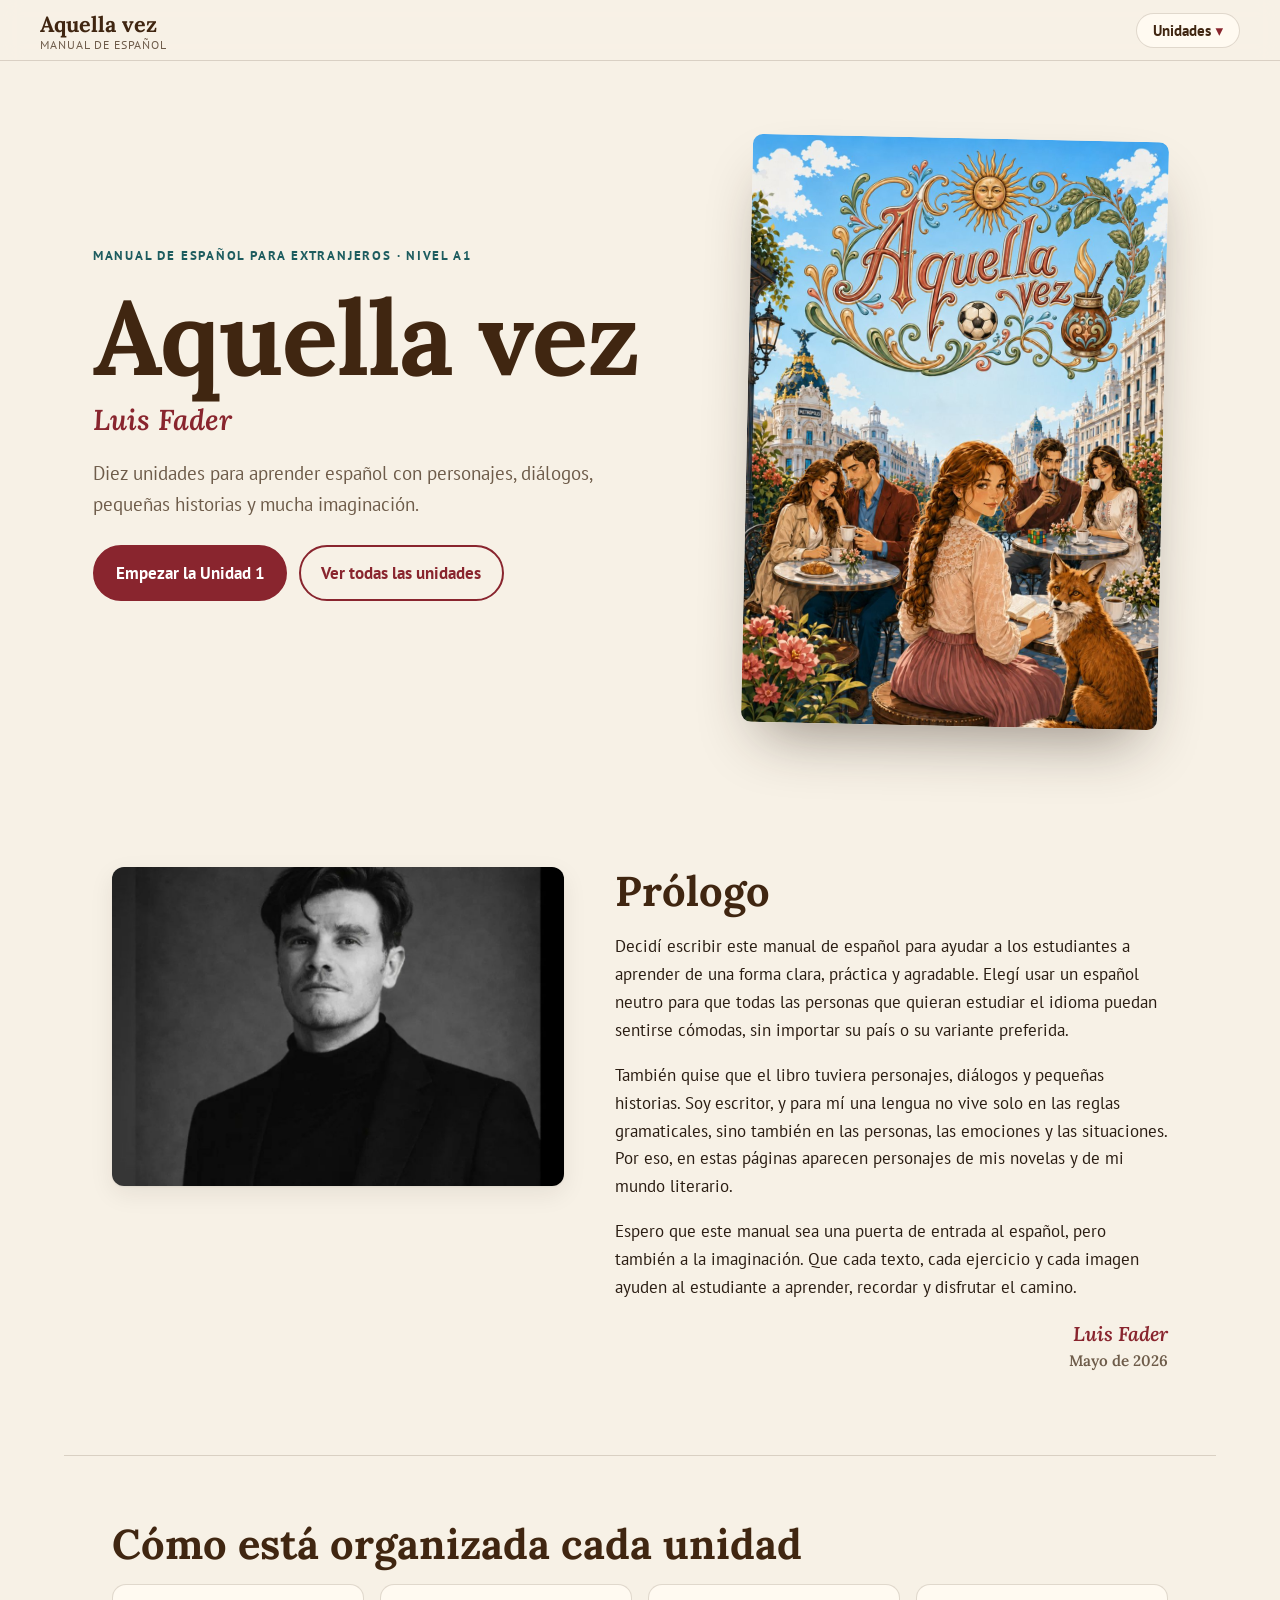
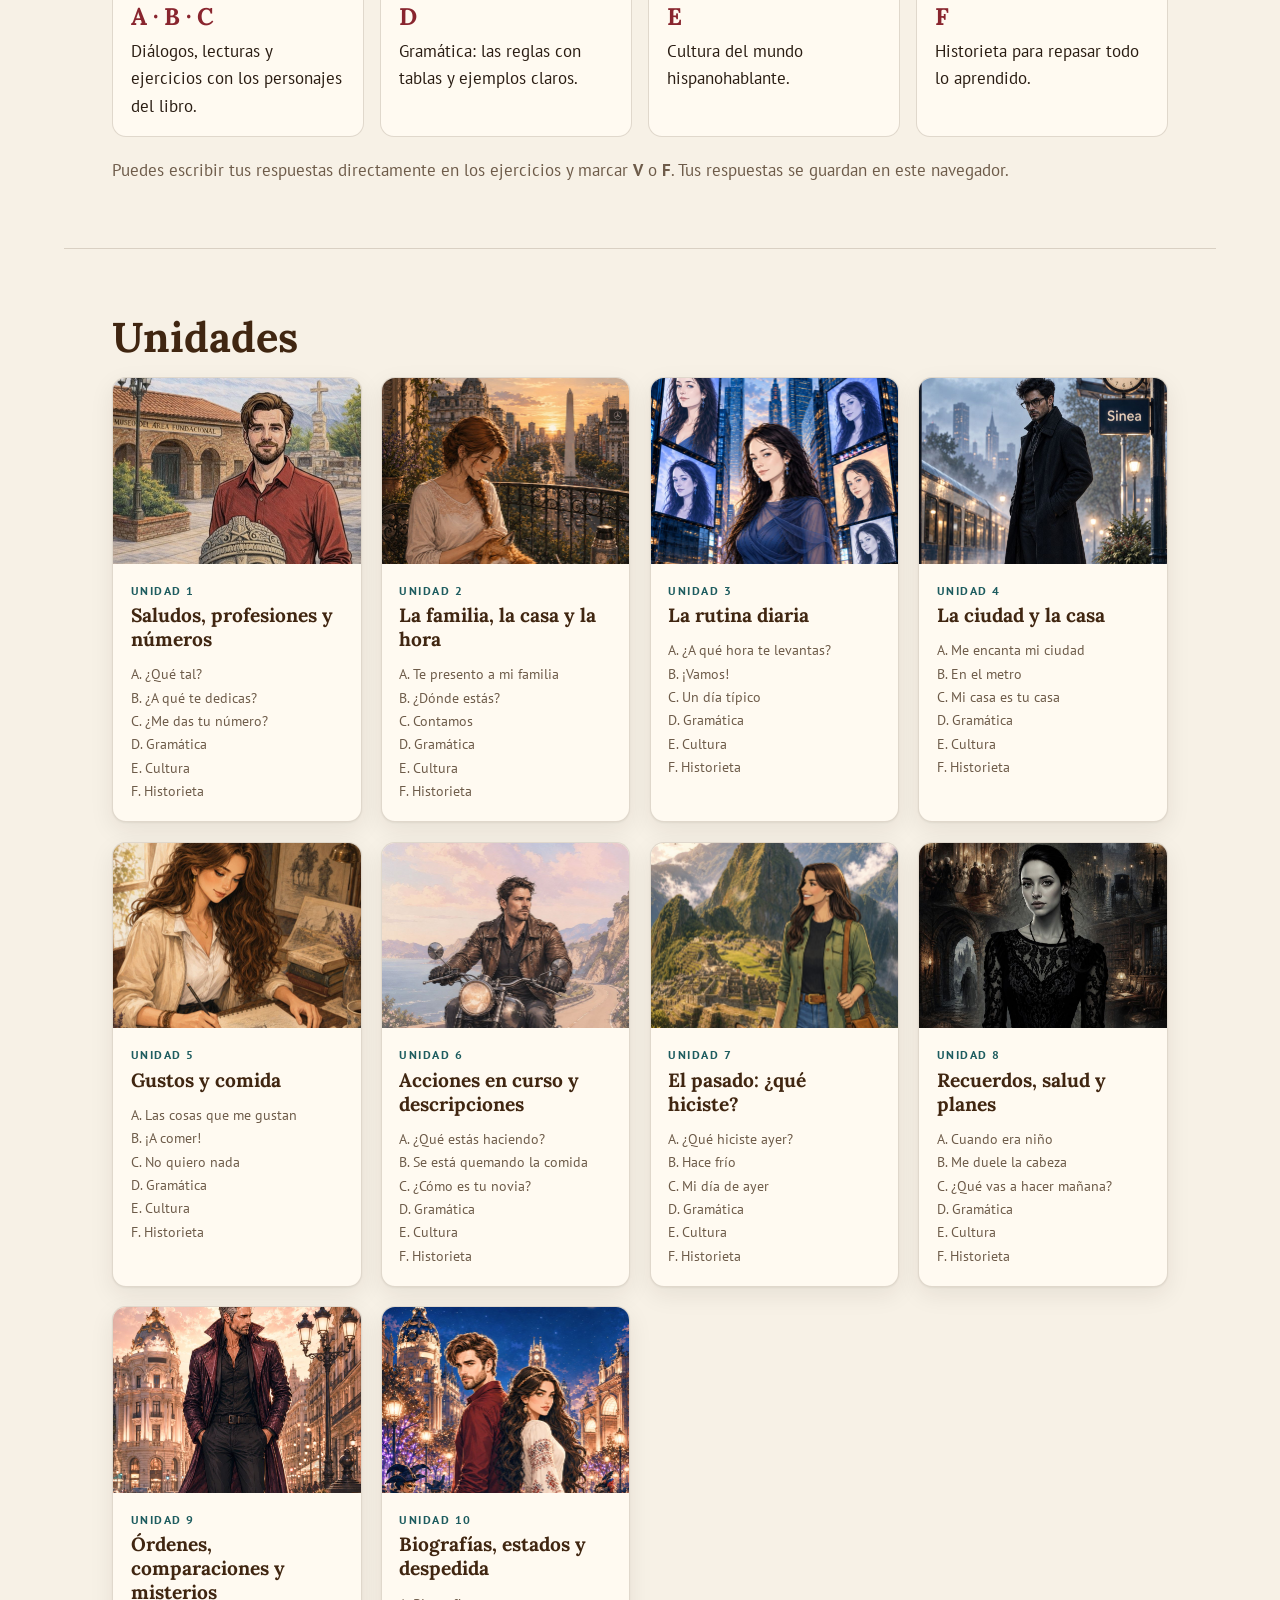
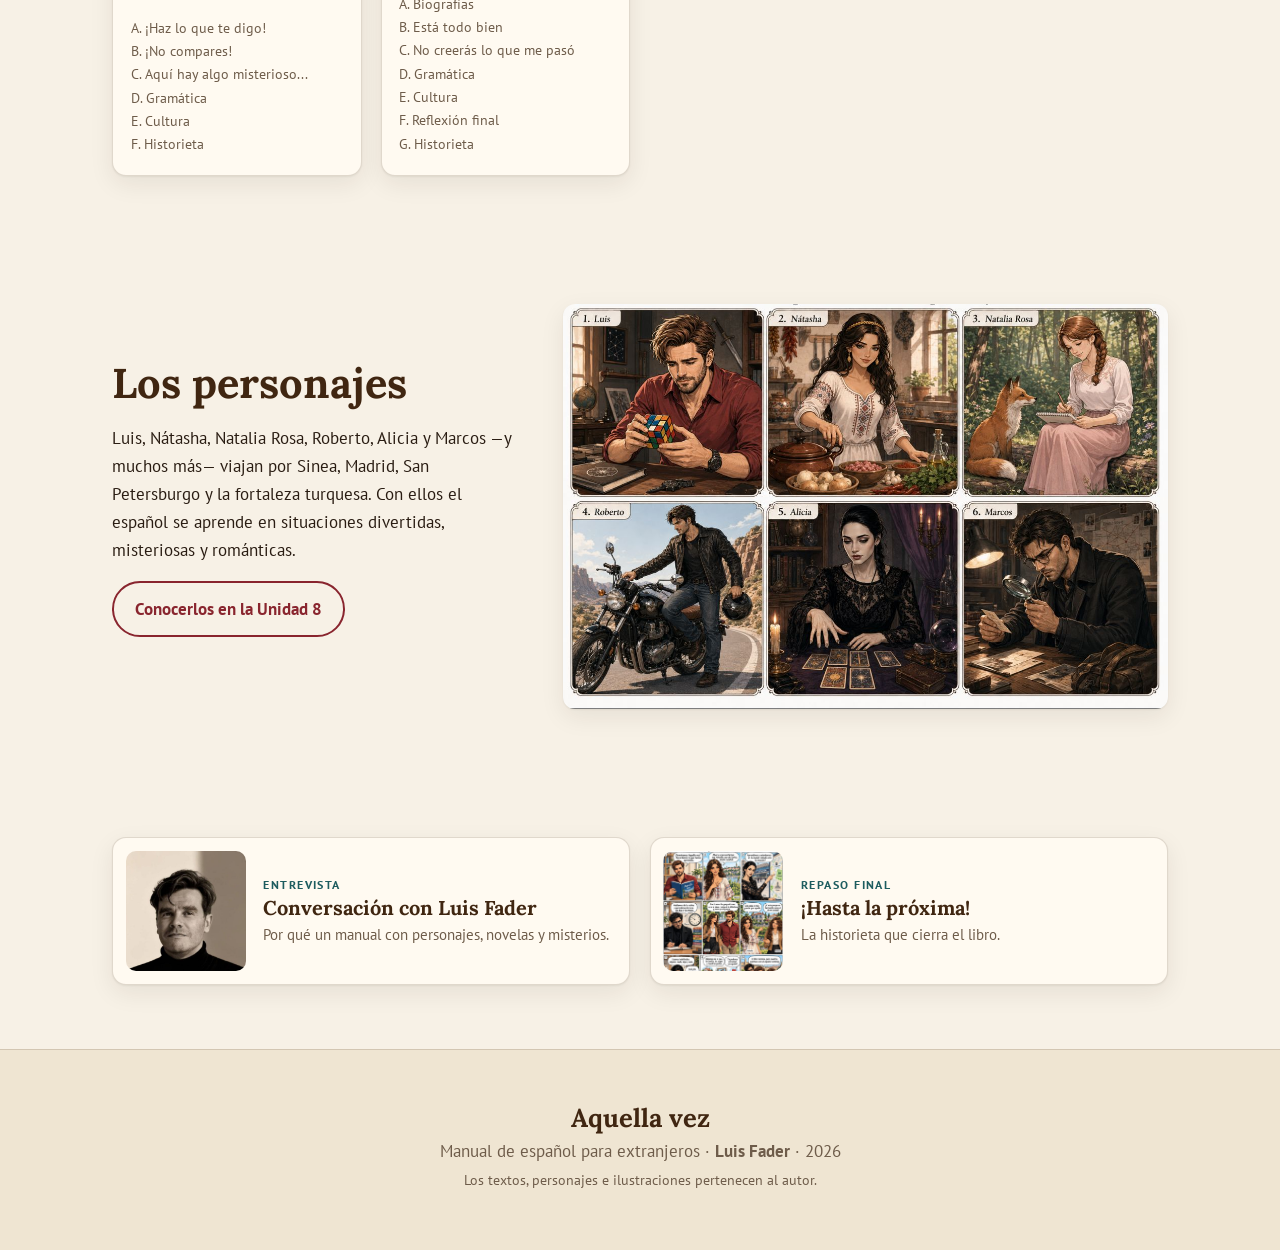
==== index.html @ 9524ca42 "Sitio web del manual Aquella vez Portada, prólogo, 10 unidades con sus secciones, ejercicios interac" ====
<!doctype html>
<html lang="es">
<head>
<meta charset="utf-8">
<meta name="viewport" content="width=device-width, initial-scale=1">
<title>Aquella vez · Manual de español para extranjeros</title>
<meta name="description" content="Aquella vez, manual de español para extranjeros de Luis Fader: diez unidades con diálogos, gramática, cultura e historietas.">
<link rel="icon" href="img/favicon.png">
<link rel="preconnect" href="https://fonts.googleapis.com">
<link rel="preconnect" href="https://fonts.gstatic.com" crossorigin>
<link href="https://fonts.googleapis.com/css2?family=Lora:ital,wght@0,500;0,600;0,700;1,500&family=PT+Sans:ital,wght@0,400;0,700;1,400&display=swap" rel="stylesheet">
<link rel="stylesheet" href="assets/style.css">
<meta property="og:title" content="Aquella vez · Manual de español para extranjeros">
<meta property="og:description" content="Aquella vez, manual de español para extranjeros de Luis Fader: diez unidades con diálogos, gramática, cultura e historietas.">
<meta property="og:image" content="img/651-12.jpg">
</head>
<body class="home">
<a class="skip" href="#main">Saltar al contenido</a>
<header class="topbar">
  <a class="brand" href="index.html"><span class="brand-mark">Aquella vez</span><span class="brand-sub">Manual de español</span></a>
  <button class="menu-btn" type="button" aria-expanded="false" aria-controls="menu">Unidades</button>
  <nav id="menu" class="menu" aria-label="Unidades">
    <ol><li><a href="unidad-1.html"><b>1</b><span>Saludos, profesiones y números</span></a></li><li><a href="unidad-2.html"><b>2</b><span>La familia, la casa y la hora</span></a></li><li><a href="unidad-3.html"><b>3</b><span>La rutina diaria</span></a></li><li><a href="unidad-4.html"><b>4</b><span>La ciudad y la casa</span></a></li><li><a href="unidad-5.html"><b>5</b><span>Gustos y comida</span></a></li><li><a href="unidad-6.html"><b>6</b><span>Acciones en curso y descripciones</span></a></li><li><a href="unidad-7.html"><b>7</b><span>El pasado: ¿qué hiciste?</span></a></li><li><a href="unidad-8.html"><b>8</b><span>Recuerdos, salud y planes</span></a></li><li><a href="unidad-9.html"><b>9</b><span>Órdenes, comparaciones y misterios</span></a></li><li><a href="unidad-10.html"><b>10</b><span>Biografías, estados y despedida</span></a></li></ol>
    <a class="menu-extra" href="entrevista.html">Entrevista con el autor</a>
  </nav>
</header>
<main id="main">
<section class="hero">
  <div class="hero-text">
    <p class="eyebrow">Manual de español para extranjeros · Nivel A1</p>
    <h1>Aquella vez</h1>
    <p class="author">Luis Fader</p>
    <p class="lede">Diez unidades para aprender español con personajes, diálogos, pequeñas historias y mucha imaginación.</p>
    <p class="cta"><a class="btn" href="unidad-1.html">Empezar la Unidad 1</a><a class="btn ghost" href="#unidades">Ver todas las unidades</a></p>
  </div>
  <figure class="hero-cover"><img src="img/651-12.jpg" width="990" height="1400" alt="Portada del libro Aquella vez" data-zoom></figure>
</section>

<section class="prologo" id="prologo">
  <figure class="fig land"><img src="img/3129-2.jpg" width="1000" height="704" loading="lazy" alt="Ilustración del prólogo" data-zoom></figure>
  <div>
    <h2>Prólogo</h2>
    <p>Decidí escribir este manual de español para ayudar a los estudiantes a aprender de una forma clara, práctica y agradable. Elegí usar un español neutro para que todas las personas que quieran estudiar el idioma puedan sentirse cómodas, sin importar su país o su variante preferida.</p>
    <p>También quise que el libro tuviera personajes, diálogos y pequeñas historias. Soy escritor, y para mí una lengua no vive solo en las reglas gramaticales, sino también en las personas, las emociones y las situaciones. Por eso, en estas páginas aparecen personajes de mis novelas y de mi mundo literario.</p>
    <p>Espero que este manual sea una puerta de entrada al español, pero también a la imaginación. Que cada texto, cada ejercicio y cada imagen ayuden al estudiante a aprender, recordar y disfrutar el camino.</p>
    <p class="firma">Luis Fader<br><span>Mayo de 2026</span></p>
  </div>
</section>

<section class="como" aria-labelledby="como-t">
  <h2 id="como-t">Cómo está organizada cada unidad</h2>
  <ol class="como-list">
    <li><b>A · B · C</b><span>Diálogos, lecturas y ejercicios con los personajes del libro.</span></li>
    <li><b>D</b><span>Gramática: las reglas con tablas y ejemplos claros.</span></li>
    <li><b>E</b><span>Cultura del mundo hispanohablante.</span></li>
    <li><b>F</b><span>Historieta para repasar todo lo aprendido.</span></li>
  </ol>
  <p class="como-note">Puedes escribir tus respuestas directamente en los ejercicios y marcar <b>V</b> o <b>F</b>. Tus respuestas se guardan en este navegador.</p>
</section>

<section class="unidades" id="unidades" aria-labelledby="u-t">
  <h2 id="u-t">Unidades</h2>
  <ol class="ucards"><li class="ucard"><a href="unidad-1.html"><img src="img/58-40.jpg" width="990" height="1400" loading="lazy" alt=""><span class="ucard-body"><span class="ucard-n">Unidad 1</span><span class="ucard-t">Saludos, profesiones y números</span><ol><li>A. ¿Qué tal?</li><li>B. ¿A qué te dedicas?</li><li>C. ¿Me das tu número?</li><li>D. Gramática</li><li>E. Cultura</li><li>F. Historieta</li></ol></span></a></li><li class="ucard"><a href="unidad-2.html"><img src="img/633-86.jpg" width="990" height="1400" loading="lazy" alt=""><span class="ucard-body"><span class="ucard-n">Unidad 2</span><span class="ucard-t">La familia, la casa y la hora</span><ol><li>A. Te presento a mi familia</li><li>B. ¿Dónde estás?</li><li>C. Contamos</li><li>D. Gramática</li><li>E. Cultura</li><li>F. Historieta</li></ol></span></a></li><li class="ucard"><a href="unidad-3.html"><img src="img/2861-3.jpg" width="990" height="1400" loading="lazy" alt=""><span class="ucard-body"><span class="ucard-n">Unidad 3</span><span class="ucard-t">La rutina diaria</span><ol><li>A. ¿A qué hora te levantas?</li><li>B. ¡Vamos!</li><li>C. Un día típico</li><li>D. Gramática</li><li>E. Cultura</li><li>F. Historieta</li></ol></span></a></li><li class="ucard"><a href="unidad-4.html"><img src="img/2866-9.jpg" width="990" height="1400" loading="lazy" alt=""><span class="ucard-body"><span class="ucard-n">Unidad 4</span><span class="ucard-t">La ciudad y la casa</span><ol><li>A. Me encanta mi ciudad</li><li>B. En el metro</li><li>C. Mi casa es tu casa</li><li>D. Gramática</li><li>E. Cultura</li><li>F. Historieta</li></ol></span></a></li><li class="ucard"><a href="unidad-5.html"><img src="img/2909-5.jpg" width="990" height="1400" loading="lazy" alt=""><span class="ucard-body"><span class="ucard-n">Unidad 5</span><span class="ucard-t">Gustos y comida</span><ol><li>A. Las cosas que me gustan</li><li>B. ¡A comer!</li><li>C. No quiero nada</li><li>D. Gramática</li><li>E. Cultura</li><li>F. Historieta</li></ol></span></a></li><li class="ucard"><a href="unidad-6.html"><img src="img/639-150.jpg" width="990" height="1400" loading="lazy" alt=""><span class="ucard-body"><span class="ucard-n">Unidad 6</span><span class="ucard-t">Acciones en curso y descripciones</span><ol><li>A. ¿Qué estás haciendo?</li><li>B. Se está quemando la comida</li><li>C. ¿Cómo es tu novia?</li><li>D. Gramática</li><li>E. Cultura</li><li>F. Historieta</li></ol></span></a></li><li class="ucard"><a href="unidad-7.html"><img src="img/639-404.jpg" width="991" height="1400" loading="lazy" alt=""><span class="ucard-body"><span class="ucard-n">Unidad 7</span><span class="ucard-t">El pasado: ¿qué hiciste?</span><ol><li>A. ¿Qué hiciste ayer?</li><li>B. Hace frío</li><li>C. Mi día de ayer</li><li>D. Gramática</li><li>E. Cultura</li><li>F. Historieta</li></ol></span></a></li><li class="ucard"><a href="unidad-8.html"><img src="img/639-412.jpg" width="990" height="1400" loading="lazy" alt=""><span class="ucard-body"><span class="ucard-n">Unidad 8</span><span class="ucard-t">Recuerdos, salud y planes</span><ol><li>A. Cuando era niño</li><li>B. Me duele la cabeza</li><li>C. ¿Qué vas a hacer mañana?</li><li>D. Gramática</li><li>E. Cultura</li><li>F. Historieta</li></ol></span></a></li><li class="ucard"><a href="unidad-9.html"><img src="img/639-655.jpg" width="991" height="1400" loading="lazy" alt=""><span class="ucard-body"><span class="ucard-n">Unidad 9</span><span class="ucard-t">Órdenes, comparaciones y misterios</span><ol><li>A. ¡Haz lo que te digo!</li><li>B. ¡No compares!</li><li>C. Aquí hay algo misterioso...</li><li>D. Gramática</li><li>E. Cultura</li><li>F. Historieta</li></ol></span></a></li><li class="ucard"><a href="unidad-10.html"><img src="img/639-663.jpg" width="990" height="1400" loading="lazy" alt=""><span class="ucard-body"><span class="ucard-n">Unidad 10</span><span class="ucard-t">Biografías, estados y despedida</span><ol><li>A. Biografías</li><li>B. Está todo bien</li><li>C. No creerás lo que me pasó</li><li>D. Gramática</li><li>E. Cultura</li><li>F. Reflexión final</li><li>G. Historieta</li></ol></span></a></li></ol>
</section>

<section class="personajes" aria-labelledby="p-t">
  <div>
    <h2 id="p-t">Los personajes</h2>
    <p>Luis, Nátasha, Natalia Rosa, Roberto, Alicia y Marcos —y muchos más— viajan por Sinea, Madrid, San Petersburgo y la fortaleza turquesa. Con ellos el español se aprende en situaciones divertidas, misteriosas y románticas.</p>
    <p><a class="btn ghost" href="unidad-8.html#c">Conocerlos en la Unidad 8</a></p>
  </div>
  <figure class="fig land"><img src="img/639-482.jpg" width="1200" height="805" loading="lazy" alt="Los personajes: Luis, Nátasha, Natalia Rosa, Roberto, Alicia y Marcos" data-zoom></figure>
</section>

<section class="autor">
  <a class="autor-card" href="entrevista.html">
    <img src="img/639-800.jpg" width="833" height="1100" loading="lazy" alt="Retrato de Luis Fader">
    <span><small>Entrevista</small><b>Conversación con Luis Fader</b><span>Por qué un manual con personajes, novelas y misterios.</span></span>
  </a>
  <a class="autor-card" href="unidad-10.html#g">
    <img src="img/2923-15.jpg" width="1015" height="1400" loading="lazy" alt="Historieta final">
    <span><small>Repaso final</small><b>¡Hasta la próxima!</b><span>La historieta que cierra el libro.</span></span>
  </a>
</section>
</main>
<footer class="foot">
  <p class="foot-brand">Aquella vez</p>
  <p>Manual de español para extranjeros · <strong>Luis Fader</strong> · 2026</p>
  <p class="foot-small">Los textos, personajes e ilustraciones pertenecen al autor.</p>
</footer>
<div class="lightbox" hidden><button type="button" class="lb-close" aria-label="Cerrar">×</button><img alt=""></div>
<script src="assets/site.js"></script>
</body>
</html>
---- assets/style.css ----
/* Aquella vez — hoja de estilos */
:root {
  --paper: #f7f1e6;
  --paper-2: #efe5d2;
  --card: #fffaf1;
  --ink: #2a1d13;
  --brown: #402611;
  --wine: #89252e;
  --wine-soft: #f3dcd8;
  --teal: #1d5c5f;
  --teal-soft: #dcebe8;
  --muted: #6e5c4a;
  --line: rgba(64, 38, 17, 0.16);
  --shadow: 0 1px 2px rgba(42, 29, 19, .06), 0 8px 24px rgba(42, 29, 19, .08);
  --serif: "Lora", Georgia, "Times New Roman", serif;
  --sans: "PT Sans", "Segoe UI", system-ui, sans-serif;
  --radius: 14px;
  --measure: 46rem;
  color-scheme: light;
}
@media (prefers-color-scheme: dark) {
  :root:not([data-theme="light"]) {
    --paper: #17120e; --paper-2: #211a14; --card: #231b15; --ink: #f1e7d8; --brown: #e9cfa8;
    --wine: #e48b8f; --wine-soft: #3a2222; --teal: #8fcfc8; --teal-soft: #1b2e2d; --muted: #bba68e;
    --line: rgba(241, 231, 216, .14); --shadow: 0 1px 2px rgba(0,0,0,.3), 0 8px 24px rgba(0,0,0,.3);
    color-scheme: dark;
  }
}
:root[data-theme="dark"] {
  --paper: #17120e; --paper-2: #211a14; --card: #231b15; --ink: #f1e7d8; --brown: #e9cfa8;
  --wine: #e48b8f; --wine-soft: #3a2222; --teal: #8fcfc8; --teal-soft: #1b2e2d; --muted: #bba68e;
  --line: rgba(241, 231, 216, .14); color-scheme: dark;
}

*, *::before, *::after { box-sizing: border-box; }
html { scroll-behavior: smooth; scroll-padding-top: 7.5rem; -webkit-text-size-adjust: 100%; }
body { margin: 0; background: var(--paper); color: var(--ink); font: 400 1.075rem/1.62 var(--sans); }
img { max-width: 100%; height: auto; display: block; }
a { color: var(--wine); text-underline-offset: .18em; }
h1, h2, h3, h4 { font-family: var(--serif); color: var(--brown); line-height: 1.15; text-wrap: balance; }
p { text-wrap: pretty; }
strong { font-weight: 700; }
.skip { position: absolute; left: -999px; top: .5rem; background: var(--card); padding: .5rem 1rem; z-index: 99; }
.skip:focus { left: 1rem; }
:focus-visible { outline: 3px solid var(--teal); outline-offset: 2px; border-radius: 4px; }

/* ---------- barra superior */
.topbar {
  position: sticky; top: 0; z-index: 40; display: flex; align-items: center; gap: 1rem;
  padding: .6rem clamp(1rem, 4vw, 2.5rem); background: color-mix(in srgb, var(--paper) 88%, transparent);
  backdrop-filter: blur(10px); border-bottom: 1px solid var(--line);
}
.brand { display: flex; flex-direction: column; text-decoration: none; margin-right: auto; line-height: 1.1; }
.brand-mark { font: 700 1.35rem var(--serif); color: var(--brown); }
.brand-sub { font-size: .75rem; letter-spacing: .08em; text-transform: uppercase; color: var(--muted); }
.menu-btn {
  font: 700 .95rem var(--sans); color: var(--brown); background: var(--card); border: 1px solid var(--line);
  border-radius: 999px; padding: .45rem 1rem; cursor: pointer;
}
.menu-btn::after { content: " ▾"; color: var(--wine); }
.menu {
  position: absolute; right: clamp(1rem, 4vw, 2.5rem); top: calc(100% + .4rem); width: min(26rem, calc(100vw - 2rem));
  background: var(--card); border: 1px solid var(--line); border-radius: var(--radius); box-shadow: var(--shadow);
  padding: .5rem; display: none; max-height: calc(100vh - 6rem); overflow: auto;
}
.menu.open { display: block; }
.menu ol { list-style: none; margin: 0; padding: 0; }
.menu li a, .menu-extra {
  display: flex; gap: .8rem; align-items: baseline; padding: .55rem .7rem; border-radius: 10px;
  text-decoration: none; color: var(--ink);
}
.menu li a b { font: 700 1.05rem var(--serif); color: var(--wine); min-width: 1.6rem; }
.menu li a:hover, .menu-extra:hover, .menu a[aria-current] { background: var(--paper-2); }
.menu-extra { border-top: 1px solid var(--line); margin-top: .3rem; padding-top: .7rem; font-weight: 700; color: var(--teal); }

/* ---------- portada */
.hero {
  display: grid; grid-template-columns: 1.1fr .9fr; gap: clamp(1.5rem, 5vw, 4rem); align-items: center;
  padding: clamp(2rem, 6vw, 5rem) clamp(1rem, 6vw, 5rem); max-width: 78rem; margin: 0 auto;
}
.eyebrow { font-size: .8rem; letter-spacing: .14em; text-transform: uppercase; color: var(--teal); font-weight: 700; margin: 0 0 .6rem; }
.hero h1 { font-size: clamp(3.2rem, 9vw, 6.5rem); margin: 0; letter-spacing: -.01em; }
.author { font: italic 600 clamp(1.3rem, 3vw, 1.8rem) var(--serif); color: var(--wine); margin: .3rem 0 1.2rem; }
.lede { font-size: 1.2rem; color: var(--muted); max-width: 32rem; }
.cta { display: flex; flex-wrap: wrap; gap: .7rem; margin-top: 1.6rem; }
.btn {
  display: inline-block; background: var(--wine); color: #fff; text-decoration: none; font-weight: 700;
  padding: .75rem 1.3rem; border-radius: 999px; border: 2px solid var(--wine);
}
.btn.ghost { background: transparent; color: var(--wine); }
.btn:hover { filter: brightness(1.08); }
.hero-cover img, .unit-cover img { border-radius: 10px; box-shadow: 0 30px 60px -20px rgba(42,29,19,.45); }
.hero-cover { margin: 0; justify-self: center; max-width: 26rem; transform: rotate(1.2deg); }

section.prologo, section.como, section.unidades, section.personajes, section.autor {
  max-width: 72rem; margin: 0 auto; padding: clamp(2rem, 5vw, 4rem) clamp(1rem, 5vw, 3rem);
}
.prologo { display: grid; grid-template-columns: .9fr 1.1fr; gap: clamp(1.5rem, 4vw, 3.5rem); align-items: start; }
.prologo h2, .unidades h2, .personajes h2, .como h2 { font-size: clamp(1.9rem, 4vw, 2.6rem); margin: 0 0 1rem; }
.prologo p { max-width: var(--measure); }
.prologo .fig { margin: 0; }
.firma { font: italic 600 1.25rem var(--serif); color: var(--wine); text-align: right; }
.firma span { font-size: .95rem; color: var(--muted); font-style: normal; }

.como { border-top: 1px solid var(--line); border-bottom: 1px solid var(--line); }
.como-list { list-style: none; padding: 0; margin: 0; display: grid; grid-template-columns: repeat(4, 1fr); gap: 1rem; }
.como-list li { background: var(--card); border: 1px solid var(--line); border-radius: var(--radius); padding: 1rem 1.1rem; }
.como-list b { display: block; font: 700 1.5rem var(--serif); color: var(--wine); margin-bottom: .3rem; }
.como-note { color: var(--muted); margin: 1.2rem 0 0; }

.ucards { list-style: none; padding: 0; margin: 0; display: grid; grid-template-columns: repeat(auto-fill, minmax(15.5rem, 1fr)); gap: 1.2rem; }
.ucard a {
  display: flex; flex-direction: column; height: 100%; text-decoration: none; color: var(--ink);
  background: var(--card); border: 1px solid var(--line); border-radius: var(--radius); overflow: hidden;
  box-shadow: var(--shadow); transition: transform .2s ease, box-shadow .2s ease;
}
.ucard a:hover { transform: translateY(-3px); box-shadow: 0 14px 34px rgba(42,29,19,.16); }
.ucard img { aspect-ratio: 4 / 3; object-fit: cover; object-position: center 22%; width: 100%; }
.ucard-body { padding: 1rem 1.1rem 1.2rem; display: flex; flex-direction: column; gap: .2rem; }
.ucard-n { font-size: .78rem; letter-spacing: .12em; text-transform: uppercase; color: var(--teal); font-weight: 700; }
.ucard-t { font: 700 1.2rem/1.25 var(--serif); color: var(--brown); }
.ucard ol { list-style: none; padding: 0; margin: .5rem 0 0; font-size: .9rem; color: var(--muted); }

.personajes { display: grid; grid-template-columns: .8fr 1.2fr; gap: clamp(1.5rem, 4vw, 3rem); align-items: center; }
.personajes .fig { margin: 0; }
.autor { display: grid; grid-template-columns: 1fr 1fr; gap: 1.2rem; }
.autor-card {
  display: grid; grid-template-columns: 7.5rem 1fr; gap: 1.1rem; align-items: center; text-decoration: none; color: var(--ink);
  background: var(--card); border: 1px solid var(--line); border-radius: var(--radius); padding: .8rem; box-shadow: var(--shadow);
}
.autor-card img { width: 7.5rem; height: 7.5rem; object-fit: cover; object-position: top; border-radius: 10px; }
.autor-card small { display: block; color: var(--teal); text-transform: uppercase; letter-spacing: .12em; font-weight: 700; font-size: .75rem; }
.autor-card b { display: block; font: 700 1.25rem var(--serif); color: var(--brown); }
.autor-card span span { color: var(--muted); font-size: .95rem; }

/* ---------- unidad */
.unit-hero {
  display: grid; grid-template-columns: 1.15fr .85fr; gap: clamp(1.5rem, 5vw, 4rem); align-items: center;
  max-width: 76rem; margin: 0 auto; padding: clamp(1.8rem, 5vw, 4rem) clamp(1rem, 5vw, 3rem);
}
.unit-hero h1 { font-size: clamp(3rem, 9vw, 6rem); margin: 0; }
.unit-hero h1 span { display: block; font-size: .32em; letter-spacing: .2em; text-transform: uppercase; color: var(--wine); }
.tema { font: italic 500 clamp(1.25rem, 3vw, 1.6rem) var(--serif); color: var(--muted); margin: .4rem 0 1.4rem; }
.toc { list-style: none; padding: 0; margin: 0; display: grid; gap: .35rem; }
.toc a { display: flex; gap: .7rem; align-items: baseline; text-decoration: none; color: var(--ink); padding: .35rem 0; border-bottom: 1px dashed var(--line); }
.toc a b { font: 700 1.1rem var(--serif); color: var(--wine); min-width: 1.4rem; }
.toc a:hover { color: var(--wine); }
.unit-cover { margin: 0; justify-self: center; max-width: 22rem; }

.sec-nav {
  position: sticky; top: 3.55rem; z-index: 30; background: color-mix(in srgb, var(--paper) 92%, transparent);
  backdrop-filter: blur(8px); border-bottom: 1px solid var(--line); border-top: 1px solid var(--line);
}
.sec-nav ol { list-style: none; margin: 0 auto; padding: .45rem clamp(1rem, 4vw, 2.5rem); display: flex; gap: .4rem; overflow-x: auto; max-width: 76rem; scrollbar-width: thin; }
.sec-nav a {
  display: block; white-space: nowrap; text-decoration: none; color: var(--ink); font-size: .92rem;
  padding: .35rem .8rem; border-radius: 999px; border: 1px solid transparent;
}
.sec-nav a b { color: var(--wine); font-family: var(--serif); margin-right: .2rem; }
.sec-nav a.active, .sec-nav a:hover { background: var(--card); border-color: var(--line); }

.unit-body { max-width: 62rem; margin: 0 auto; padding: 0 clamp(1rem, 4vw, 2rem) 3rem; }
.unit-sec { padding: clamp(2.2rem, 5vw, 3.5rem) 0 1rem; border-bottom: 1px solid var(--line); }
.sec-head { display: flex; align-items: center; gap: 1rem; margin-bottom: 1.3rem; }
.sec-letter {
  flex: none; display: grid; place-items: center; width: 3.1rem; height: 3.1rem; border-radius: 50%;
  background: var(--wine); color: #fff; font: 700 1.5rem var(--serif);
}
.sec-head h2 { margin: 0; font-size: clamp(1.7rem, 4.5vw, 2.5rem); }
.prose { display: flow-root; }
.prose > p, .prose > ul, .exercise > p, .box > p { max-width: var(--measure); }
.prose h3 { font-size: 1.45rem; margin: 2rem 0 .7rem; clear: both; }
.prose h3:first-child { margin-top: 0; }

/* figuras */
.fig { margin: 1.2rem 0; }
.fig img { border-radius: 12px; box-shadow: var(--shadow); cursor: zoom-in; background: var(--paper-2); }
.fig figcaption { font-size: .9rem; color: var(--muted); margin-top: .4rem; }
.fig.wide { clear: both; }
.fig.wide img { margin: 0 auto; }
.fig.land img, .fig.port img { margin: 0 auto; }
.fig.port { max-width: 22rem; margin-left: auto; margin-right: auto; }
.fig.land { max-width: 38rem; margin-left: auto; margin-right: auto; }
.fig.comic { clear: both; max-width: 54rem; margin: 0 auto; }
.fig.comic img { border-radius: 6px; }
@media (min-width: 900px) {
  .prose > .fig.port.float { float: right; width: 30%; max-width: 19rem; margin: .3rem 0 1rem 1.8rem; }
}
.prose > h3, .prose > .exercise, .prose > .box, .prose > .tip, .prose > .cols, .prose > .gallery { clear: both; }
.col .fig, .gallery .fig, .tip .fig, .bubble .fig { float: none !important; width: auto !important; max-width: 100%; margin: .6rem auto; }
.gallery { display: grid; grid-template-columns: repeat(auto-fit, minmax(13rem, 1fr)); gap: 1rem; clear: both; margin: 1.2rem 0; }
.gallery .fig { margin: 0; }

/* diálogo */
.dialog {
  display: flow-root; background: var(--card); border: 1px solid var(--line); border-radius: var(--radius);
  padding: 1rem 1.2rem; margin: 1rem 0 1.4rem; box-shadow: var(--shadow);
}
.dialog .line { margin: 0; padding: .32rem 0; display: grid; grid-template-columns: minmax(5.5rem, max-content) 1fr; gap: .8rem; border-bottom: 1px dotted var(--line); }
.dialog .line:last-child { border-bottom: 0; }
.dialog .who { font-weight: 700; color: var(--wine); font-size: .95rem; }
.dialog .who::after { content: ":"; }

/* ejercicios */
.exercise {
  display: flow-root; background: var(--teal-soft); border-radius: var(--radius); padding: 1.1rem 1.3rem 1.2rem;
  margin: 1.4rem 0; border-left: 5px solid var(--teal);
}
.exercise h4 { margin: 0 0 .8rem; font-size: 1.15rem; color: var(--teal); }
.exercise h4 .tag { display: block; font: 700 .7rem var(--sans); letter-spacing: .14em; text-transform: uppercase; color: var(--muted); margin-bottom: .15rem; }
.exercise h3 { margin-top: 1rem; }
.exercise .dialog, .exercise .box { background: var(--card); }
.box {
  display: flow-root; background: var(--card); border: 1px solid var(--line); border-top: 4px solid var(--wine);
  border-radius: var(--radius); padding: 1.1rem 1.3rem; margin: 1.4rem 0; box-shadow: var(--shadow);
}
.box h4 { margin: 0 0 .7rem; font-size: 1.2rem; color: var(--wine); }
.box .box { box-shadow: none; }
.tip {
  display: flow-root; background: var(--wine-soft); border-radius: var(--radius); padding: 1rem 1.2rem; margin: 1.3rem 0;
  border-left: 5px solid var(--wine);
}
.tip p { margin: .3rem 0; }
.bubble {
  position: relative; background: var(--card); border: 2px solid var(--brown); border-radius: 22px; padding: .9rem 1.2rem;
  margin: 1rem 0 1.4rem; max-width: 32rem; font-family: var(--serif); font-size: 1.1rem;
}
.bubble p { margin: .2rem 0; }
.ref {
  display: inline-flex; gap: .4rem; align-items: center; font-size: .92rem; color: var(--wine); text-decoration: none;
  background: var(--wine-soft); padding: .3rem .8rem; border-radius: 999px; margin: 0 0 1rem; font-style: italic;
}
.ref:hover { text-decoration: underline; }
.prose > .ref { clear: none; }

/* listas interactivas */
input.blank {
  font: inherit; color: var(--wine); font-weight: 700; width: var(--w, 8ch); max-width: 100%;
  background: transparent; border: 0; border-bottom: 2px dotted var(--muted); padding: 0 .2rem; margin: 0 .1rem;
}
input.blank:focus { outline: none; border-bottom-color: var(--teal); background: color-mix(in srgb, var(--teal) 8%, transparent); }
.questions { padding-left: 1.4rem; margin: .4rem 0; }
.questions li { margin: .45rem 0; }
.questions .qt { display: block; }
.questions input.answer { width: 100%; max-width: 34rem; --w: 100%; display: block; margin-top: .15rem; }
.vf { list-style: none; padding: 0; margin: .4rem 0; counter-reset: vf; }
.vf li {
  counter-increment: vf; display: flex; align-items: center; justify-content: space-between; gap: 1rem;
  padding: .45rem 0; border-bottom: 1px dotted var(--line);
}
.vf li > span:first-child::before { content: counter(vf) ". "; color: var(--muted); font-weight: 700; }
.vf.choice li { flex-wrap: wrap; }
.vf.choice .lead { font-weight: 700; }
.toggle { display: inline-flex; gap: .35rem; flex: none; flex-wrap: wrap; }
.toggle button {
  font: 700 .95rem var(--sans); min-width: 2.4rem; min-height: 2.4rem; padding: .2rem .7rem; border-radius: 999px;
  border: 2px solid var(--line); background: var(--card); color: var(--ink); cursor: pointer;
}
.toggle.multi button { font-weight: 400; }
.toggle button[aria-pressed="true"] { background: var(--teal); border-color: var(--teal); color: #fff; }
.toggle button[data-v="F"][aria-pressed="true"] { background: var(--wine); border-color: var(--wine); }
.words { list-style: none; padding: 0; margin: .6rem 0; display: flex; flex-wrap: wrap; gap: .45rem; }
.words li { background: var(--card); border: 1px solid var(--line); border-radius: 999px; padding: .25rem .8rem; font-size: .97rem; }
.alphabet { display: flex; flex-wrap: wrap; gap: .3rem; margin: .5rem 0 1.2rem; }
.alphabet span {
  display: grid; place-items: center; width: 2.3rem; height: 2.6rem; background: var(--card); border: 1px solid var(--line);
  border-radius: 8px; font: 700 1.3rem var(--serif); color: var(--brown);
}
.alphabet span:nth-child(15) { background: var(--wine); color: #fff; }
.cols { display: grid; grid-template-columns: 1fr 1fr; gap: 1.2rem 1.6rem; clear: both; margin: 1rem 0; }
.cols .box, .cols .exercise { margin: 0 0 1.2rem; }
.col > *:first-child { margin-top: 0; }
.table-wrap { overflow-x: auto; margin: .8rem 0; }
table { border-collapse: collapse; width: 100%; font-size: .97rem; background: var(--card); border-radius: 10px; overflow: hidden; }
th { text-align: left; background: var(--brown); color: var(--paper); font-weight: 700; padding: .5rem .7rem; }
td { padding: .45rem .7rem; border-top: 1px solid var(--line); }
tbody tr:nth-child(even) td { background: color-mix(in srgb, var(--paper-2) 55%, transparent); }
.glossary { margin: 1rem 0; display: grid; gap: .7rem; }
.glossary div { background: var(--card); border: 1px solid var(--line); border-radius: 12px; padding: .8rem 1rem; }
.glossary dt { font: 700 1.1rem var(--serif); color: var(--wine); }
.glossary dd { margin: .2rem 0 0; }
.glossary .ex { display: block; font-style: italic; color: var(--muted); margin-top: .2rem; }

.tools { text-align: center; padding: 2rem 0 0; }
.clear-answers { font: inherit; font-size: .9rem; color: var(--muted); background: none; border: 1px solid var(--line); border-radius: 999px; padding: .4rem 1rem; cursor: pointer; }
.prevnext { display: flex; justify-content: space-between; gap: 1rem; padding: 2rem 0 1rem; }
.pn {
  display: flex; flex-direction: column; text-decoration: none; background: var(--card); border: 1px solid var(--line);
  border-radius: var(--radius); padding: .8rem 1.2rem; font: 700 1.15rem var(--serif); color: var(--brown); min-width: 12rem;
}
.pn small { font: 700 .72rem var(--sans); letter-spacing: .12em; text-transform: uppercase; color: var(--teal); }
.pn.next { text-align: right; margin-left: auto; }
.pn:hover { border-color: var(--wine); }

/* entrevista */
.interview-main { max-width: 52rem; margin: 0 auto; padding: clamp(2rem, 5vw, 4rem) clamp(1rem, 4vw, 2rem); }
.iv-head { display: grid; grid-template-columns: 12rem 1fr; gap: 2rem; align-items: center; margin-bottom: 2rem; }
.iv-head figure { margin: 0; }
.iv-head img { border-radius: 14px; box-shadow: var(--shadow); }
.iv-head h1 { font-size: clamp(2.5rem, 6vw, 3.8rem); margin: 0 0 .5rem; }
.iv p { margin: 0 0 1rem; }
.iv .who { display: block; font-size: .78rem; letter-spacing: .12em; text-transform: uppercase; font-weight: 700; }
.iv .q { font: italic 600 1.15rem/1.5 var(--serif); color: var(--brown); margin-top: 1.8rem; }
.iv .q .who { color: var(--teal); font-family: var(--sans); font-style: normal; }
.iv .a .who { color: var(--wine); }
.iv-books { max-width: 36rem; margin: 2.5rem auto; }

/* pie */
.foot { text-align: center; padding: 3rem 1rem 3.5rem; border-top: 1px solid var(--line); color: var(--muted); background: var(--paper-2); }
.foot p { margin: .2rem 0; }
.foot-brand { font: 700 1.6rem var(--serif); color: var(--brown); }
.foot-small { font-size: .85rem; }

/* visor */
.lightbox { position: fixed; inset: 0; z-index: 100; background: rgba(15, 10, 6, .92); display: grid; place-items: center; padding: 1rem; }
.lightbox[hidden] { display: none; }
.lightbox img { max-width: 100%; max-height: 100%; width: auto; height: auto; object-fit: contain; border-radius: 6px; }
.lb-close { position: absolute; top: .6rem; right: .8rem; font-size: 2.2rem; line-height: 1; color: #fff; background: none; border: 0; cursor: pointer; width: 3rem; height: 3rem; }

/* ---------- responsive */
@media (max-width: 860px) {
  .hero, .unit-hero, .prologo, .personajes { grid-template-columns: 1fr; }
  .hero-cover, .unit-cover { max-width: 17rem; order: -1; transform: none; }
  .como-list { grid-template-columns: 1fr 1fr; }
  .autor { grid-template-columns: 1fr; }
  .cols { grid-template-columns: 1fr; gap: 0; }
}
@media (max-width: 560px) {
  body { font-size: 1.02rem; }
  .brand-sub { display: none; }
  .como-list { grid-template-columns: 1fr; }
  .dialog { padding: .8rem .9rem; }
  .dialog .line { grid-template-columns: 1fr; gap: 0; }
  .exercise, .box, .tip { padding: 1rem; }
  .vf li { flex-direction: column; align-items: flex-start; gap: .4rem; }
  .prevnext { flex-direction: column; }
  .pn, .pn.next { margin: 0; min-width: 0; }
  .iv-head { grid-template-columns: 1fr; }
  .iv-head figure { max-width: 12rem; }
  .autor-card { grid-template-columns: 5.5rem 1fr; }
  .autor-card img { width: 5.5rem; height: 5.5rem; }
  .sec-nav { top: 3.3rem; }
}
@media (prefers-reduced-motion: reduce) {
  html { scroll-behavior: auto; }
  .ucard a { transition: none; }
}
@media print {
  .topbar, .sec-nav, .tools, .prevnext, .lightbox { display: none !important; }
  body { background: #fff; }
}
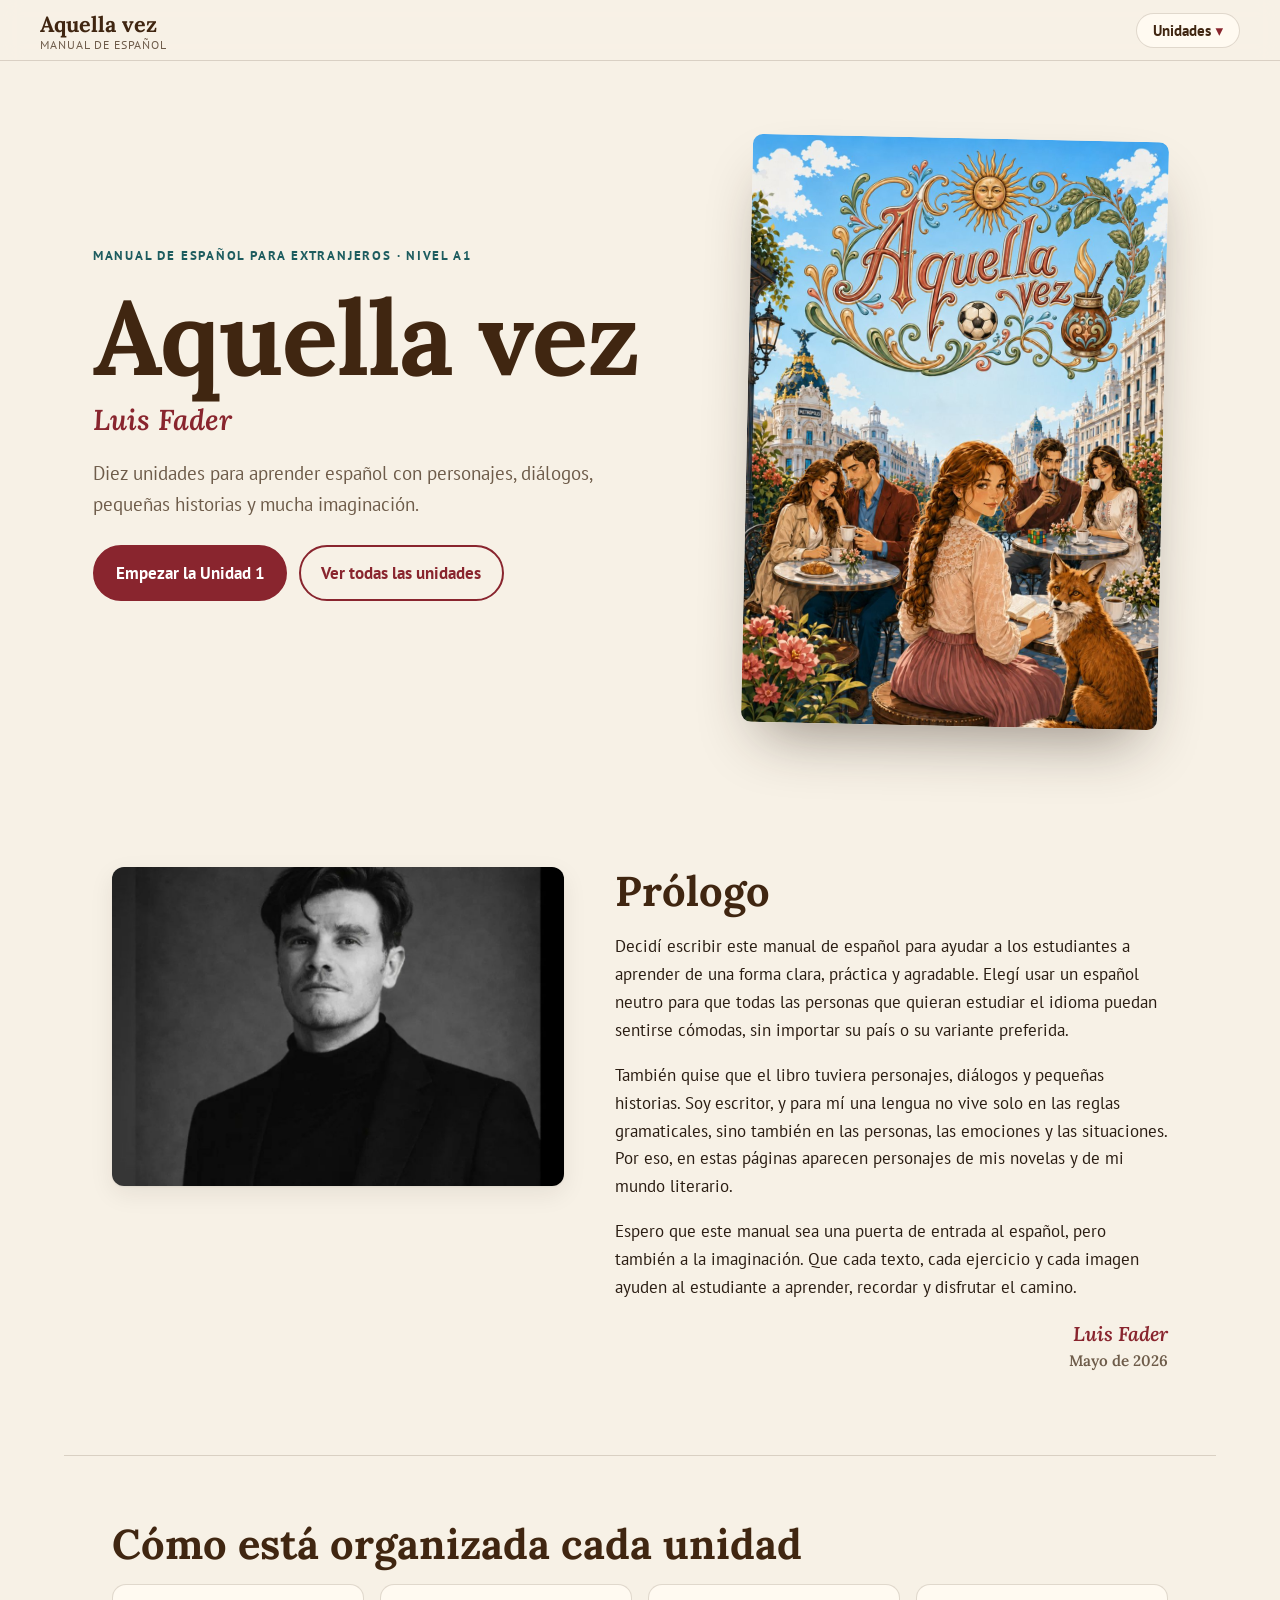
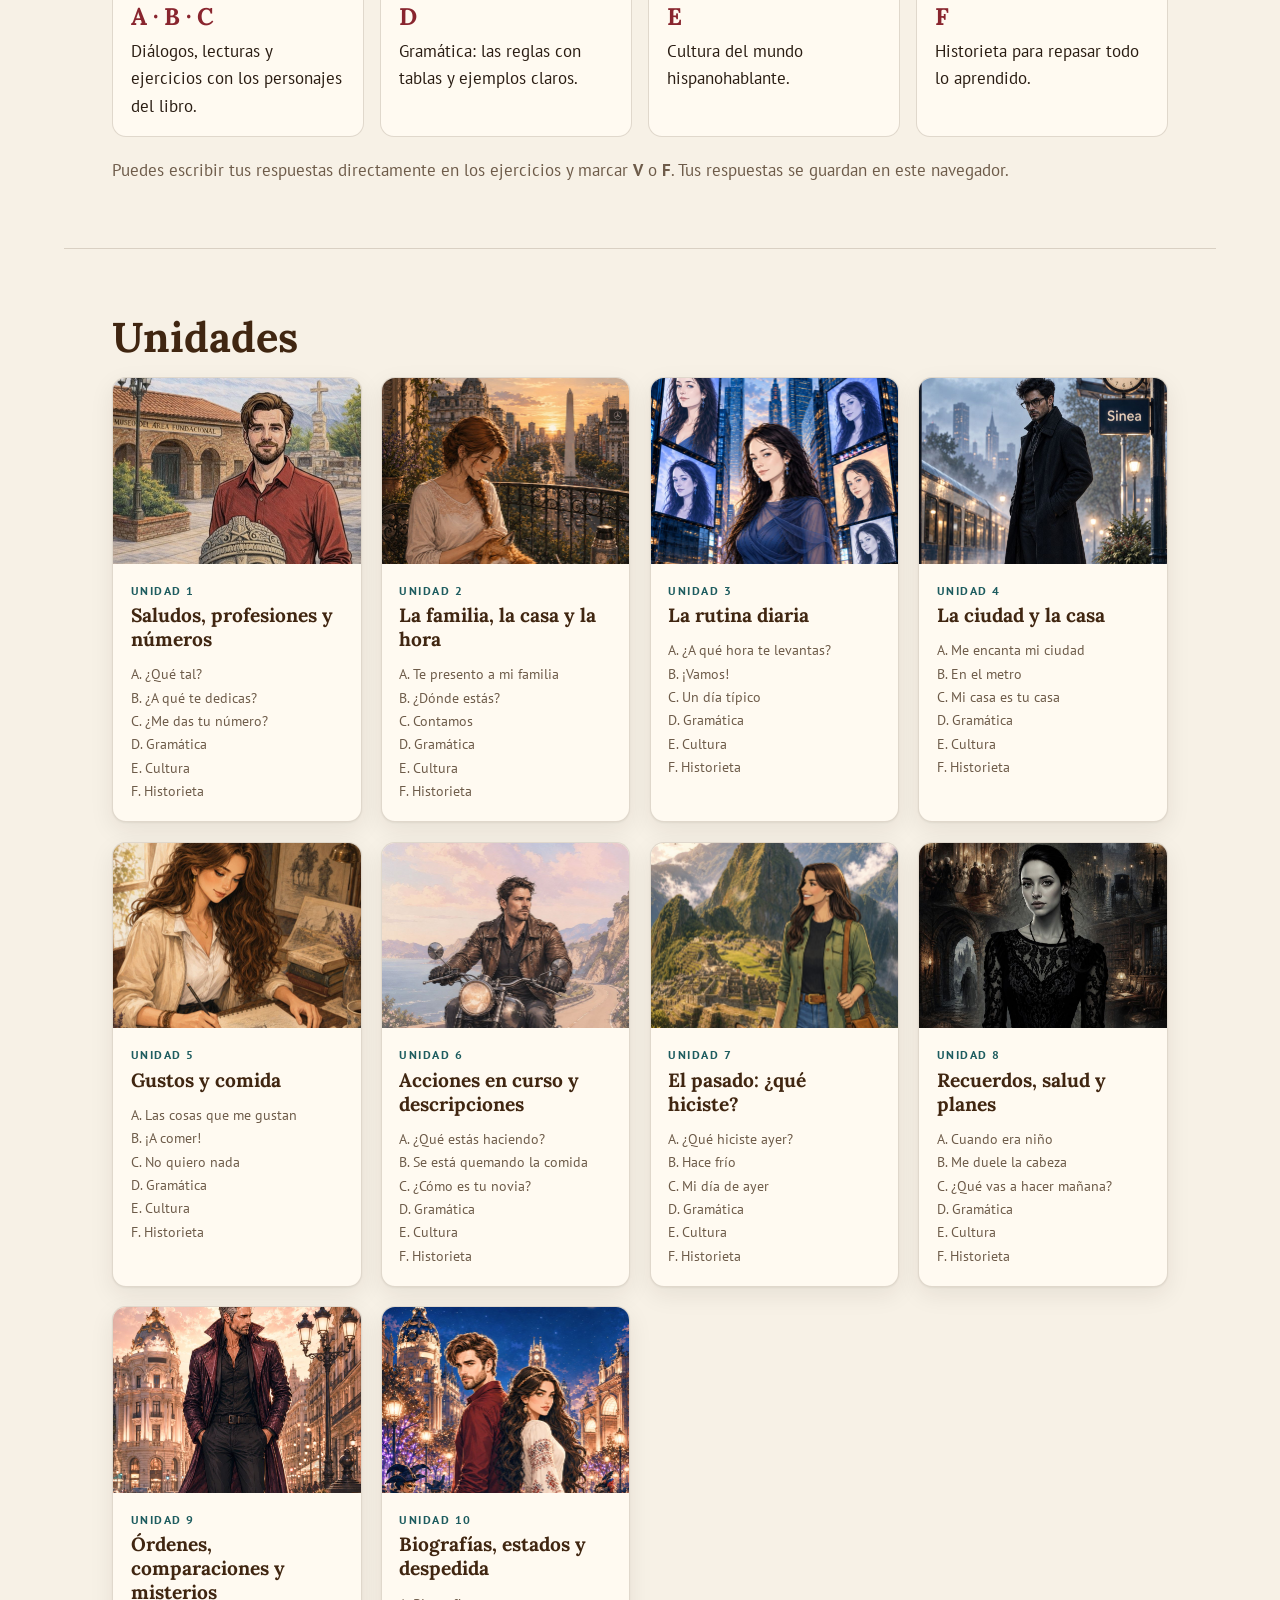
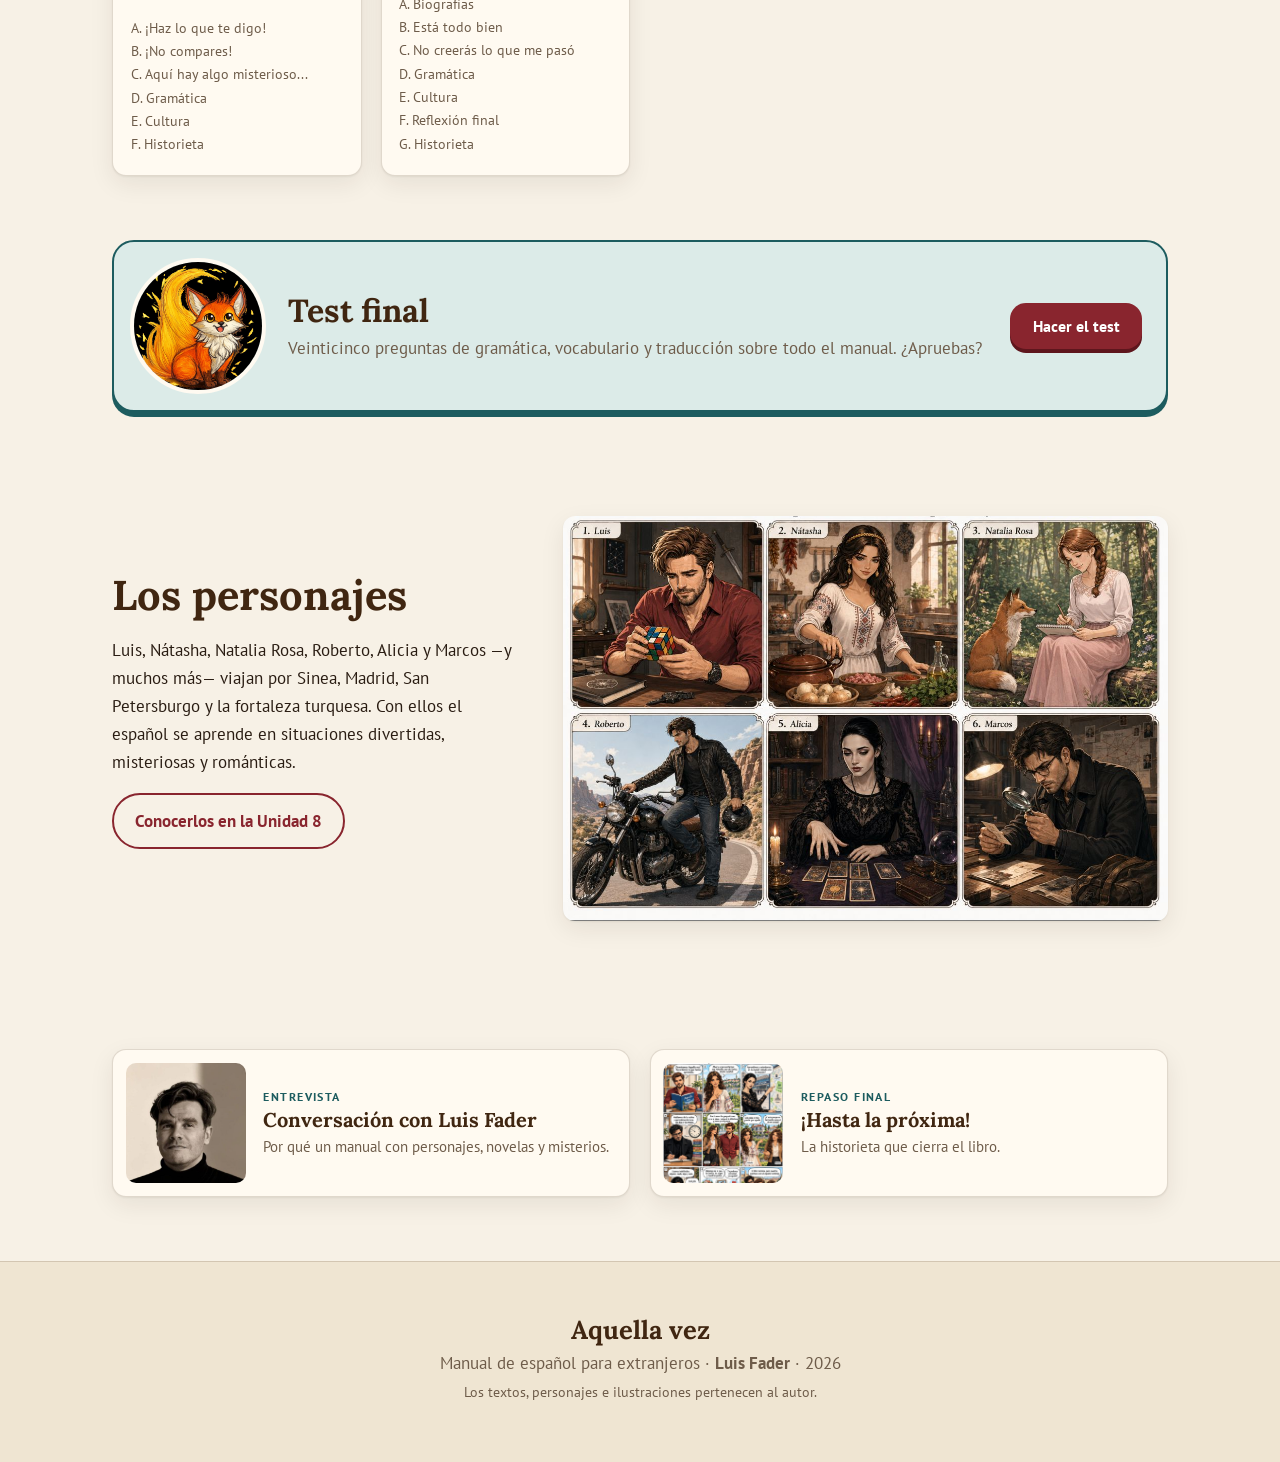
==== commit 939bdcf1: "Añade el test final de gramática, vocabulario y traducción Nueva página test-final.html con pregunta" ====
--- a/index.html
+++ b/index.html
@@ -22,6 +22,7 @@
   <nav id="menu" class="menu" aria-label="Unidades">
     <ol><li><a href="unidad-1.html"><b>1</b><span>Saludos, profesiones y números</span></a></li><li><a href="unidad-2.html"><b>2</b><span>La familia, la casa y la hora</span></a></li><li><a href="unidad-3.html"><b>3</b><span>La rutina diaria</span></a></li><li><a href="unidad-4.html"><b>4</b><span>La ciudad y la casa</span></a></li><li><a href="unidad-5.html"><b>5</b><span>Gustos y comida</span></a></li><li><a href="unidad-6.html"><b>6</b><span>Acciones en curso y descripciones</span></a></li><li><a href="unidad-7.html"><b>7</b><span>El pasado: ¿qué hiciste?</span></a></li><li><a href="unidad-8.html"><b>8</b><span>Recuerdos, salud y planes</span></a></li><li><a href="unidad-9.html"><b>9</b><span>Órdenes, comparaciones y misterios</span></a></li><li><a href="unidad-10.html"><b>10</b><span>Biografías, estados y despedida</span></a></li></ol>
     <a class="menu-extra" href="entrevista.html">Entrevista con el autor</a>
+    <a class="menu-extra test" href="test-final.html">Test final</a>
   </nav>
 </header>
 <main id="main">
@@ -63,6 +64,14 @@
   <ol class="ucards"><li class="ucard"><a href="unidad-1.html"><img src="img/58-40.jpg" width="990" height="1400" loading="lazy" alt=""><span class="ucard-body"><span class="ucard-n">Unidad 1</span><span class="ucard-t">Saludos, profesiones y números</span><ol><li>A. ¿Qué tal?</li><li>B. ¿A qué te dedicas?</li><li>C. ¿Me das tu número?</li><li>D. Gramática</li><li>E. Cultura</li><li>F. Historieta</li></ol></span></a></li><li class="ucard"><a href="unidad-2.html"><img src="img/633-86.jpg" width="990" height="1400" loading="lazy" alt=""><span class="ucard-body"><span class="ucard-n">Unidad 2</span><span class="ucard-t">La familia, la casa y la hora</span><ol><li>A. Te presento a mi familia</li><li>B. ¿Dónde estás?</li><li>C. Contamos</li><li>D. Gramática</li><li>E. Cultura</li><li>F. Historieta</li></ol></span></a></li><li class="ucard"><a href="unidad-3.html"><img src="img/2861-3.jpg" width="990" height="1400" loading="lazy" alt=""><span class="ucard-body"><span class="ucard-n">Unidad 3</span><span class="ucard-t">La rutina diaria</span><ol><li>A. ¿A qué hora te levantas?</li><li>B. ¡Vamos!</li><li>C. Un día típico</li><li>D. Gramática</li><li>E. Cultura</li><li>F. Historieta</li></ol></span></a></li><li class="ucard"><a href="unidad-4.html"><img src="img/2866-9.jpg" width="990" height="1400" loading="lazy" alt=""><span class="ucard-body"><span class="ucard-n">Unidad 4</span><span class="ucard-t">La ciudad y la casa</span><ol><li>A. Me encanta mi ciudad</li><li>B. En el metro</li><li>C. Mi casa es tu casa</li><li>D. Gramática</li><li>E. Cultura</li><li>F. Historieta</li></ol></span></a></li><li class="ucard"><a href="unidad-5.html"><img src="img/2909-5.jpg" width="990" height="1400" loading="lazy" alt=""><span class="ucard-body"><span class="ucard-n">Unidad 5</span><span class="ucard-t">Gustos y comida</span><ol><li>A. Las cosas que me gustan</li><li>B. ¡A comer!</li><li>C. No quiero nada</li><li>D. Gramática</li><li>E. Cultura</li><li>F. Historieta</li></ol></span></a></li><li class="ucard"><a href="unidad-6.html"><img src="img/639-150.jpg" width="990" height="1400" loading="lazy" alt=""><span class="ucard-body"><span class="ucard-n">Unidad 6</span><span class="ucard-t">Acciones en curso y descripciones</span><ol><li>A. ¿Qué estás haciendo?</li><li>B. Se está quemando la comida</li><li>C. ¿Cómo es tu novia?</li><li>D. Gramática</li><li>E. Cultura</li><li>F. Historieta</li></ol></span></a></li><li class="ucard"><a href="unidad-7.html"><img src="img/639-404.jpg" width="991" height="1400" loading="lazy" alt=""><span class="ucard-body"><span class="ucard-n">Unidad 7</span><span class="ucard-t">El pasado: ¿qué hiciste?</span><ol><li>A. ¿Qué hiciste ayer?</li><li>B. Hace frío</li><li>C. Mi día de ayer</li><li>D. Gramática</li><li>E. Cultura</li><li>F. Historieta</li></ol></span></a></li><li class="ucard"><a href="unidad-8.html"><img src="img/639-412.jpg" width="990" height="1400" loading="lazy" alt=""><span class="ucard-body"><span class="ucard-n">Unidad 8</span><span class="ucard-t">Recuerdos, salud y planes</span><ol><li>A. Cuando era niño</li><li>B. Me duele la cabeza</li><li>C. ¿Qué vas a hacer mañana?</li><li>D. Gramática</li><li>E. Cultura</li><li>F. Historieta</li></ol></span></a></li><li class="ucard"><a href="unidad-9.html"><img src="img/639-655.jpg" width="991" height="1400" loading="lazy" alt=""><span class="ucard-body"><span class="ucard-n">Unidad 9</span><span class="ucard-t">Órdenes, comparaciones y misterios</span><ol><li>A. ¡Haz lo que te digo!</li><li>B. ¡No compares!</li><li>C. Aquí hay algo misterioso...</li><li>D. Gramática</li><li>E. Cultura</li><li>F. Historieta</li></ol></span></a></li><li class="ucard"><a href="unidad-10.html"><img src="img/639-663.jpg" width="990" height="1400" loading="lazy" alt=""><span class="ucard-body"><span class="ucard-n">Unidad 10</span><span class="ucard-t">Biografías, estados y despedida</span><ol><li>A. Biografías</li><li>B. Está todo bien</li><li>C. No creerás lo que me pasó</li><li>D. Gramática</li><li>E. Cultura</li><li>F. Reflexión final</li><li>G. Historieta</li></ol></span></a></li></ol>
 </section>
 
+<section class="test-banner" aria-label="Test final">
+  <a href="test-final.html">
+    <img src="img/644-9.jpg" width="1000" height="1000" loading="lazy" alt="">
+    <span><b>Test final</b><span>Veinticinco preguntas de gramática, vocabulario y traducción sobre todo el manual. ¿Apruebas?</span></span>
+    <span class="qbtn">Hacer el test</span>
+  </a>
+</section>
+
 <section class="personajes" aria-labelledby="p-t">
   <div>
     <h2 id="p-t">Los personajes</h2>
--- a/assets/style.css
+++ b/assets/style.css
@@ -311,6 +311,28 @@
 .foot-brand { font: 700 1.6rem var(--serif); color: var(--brown); }
 .foot-small { font-size: .85rem; }
 
+/* ---------- enlace al test final (portada y menú) */
+.menu-extra.test { color: var(--wine); border-top: 0; margin-top: 0; padding-top: .55rem; }
+.test-banner { max-width: 72rem; margin: 0 auto; padding: 0 clamp(1rem, 5vw, 3rem) clamp(1.5rem, 4vw, 2.5rem); }
+.test-banner a {
+  display: grid; grid-template-columns: 8.5rem 1fr auto; gap: 1.4rem; align-items: center; text-decoration: none; color: var(--ink);
+  background: var(--teal-soft); border: 2px solid var(--teal); border-radius: 22px; padding: 1rem 1.5rem 1rem 1rem; box-shadow: 0 5px 0 var(--teal);
+  transition: transform .08s ease, box-shadow .08s ease;
+}
+.test-banner a:active { transform: translateY(3px); box-shadow: 0 2px 0 var(--teal); }
+.test-banner img { width: 8.5rem; height: 8.5rem; object-fit: cover; border-radius: 50%; background: #000; border: 4px solid var(--card); }
+.test-banner b { display: block; font: 700 clamp(1.5rem, 3.5vw, 2rem) var(--serif); color: var(--brown); margin-bottom: .2rem; }
+.test-banner span span { color: var(--muted); }
+.test-banner .qbtn {
+  font: 700 1rem var(--sans); background: var(--wine); color: #fff; border-radius: 16px; padding: .8rem 1.4rem;
+  box-shadow: 0 4px 0 #5e161d; white-space: nowrap;
+}
+@media (max-width: 560px) {
+  .test-banner a { grid-template-columns: 5rem 1fr; padding-right: 1rem; }
+  .test-banner img { width: 5rem; height: 5rem; }
+  .test-banner .qbtn { display: none; }
+}
+
 /* visor */
 .lightbox { position: fixed; inset: 0; z-index: 100; background: rgba(15, 10, 6, .92); display: grid; place-items: center; padding: 1rem; }
 .lightbox[hidden] { display: none; }
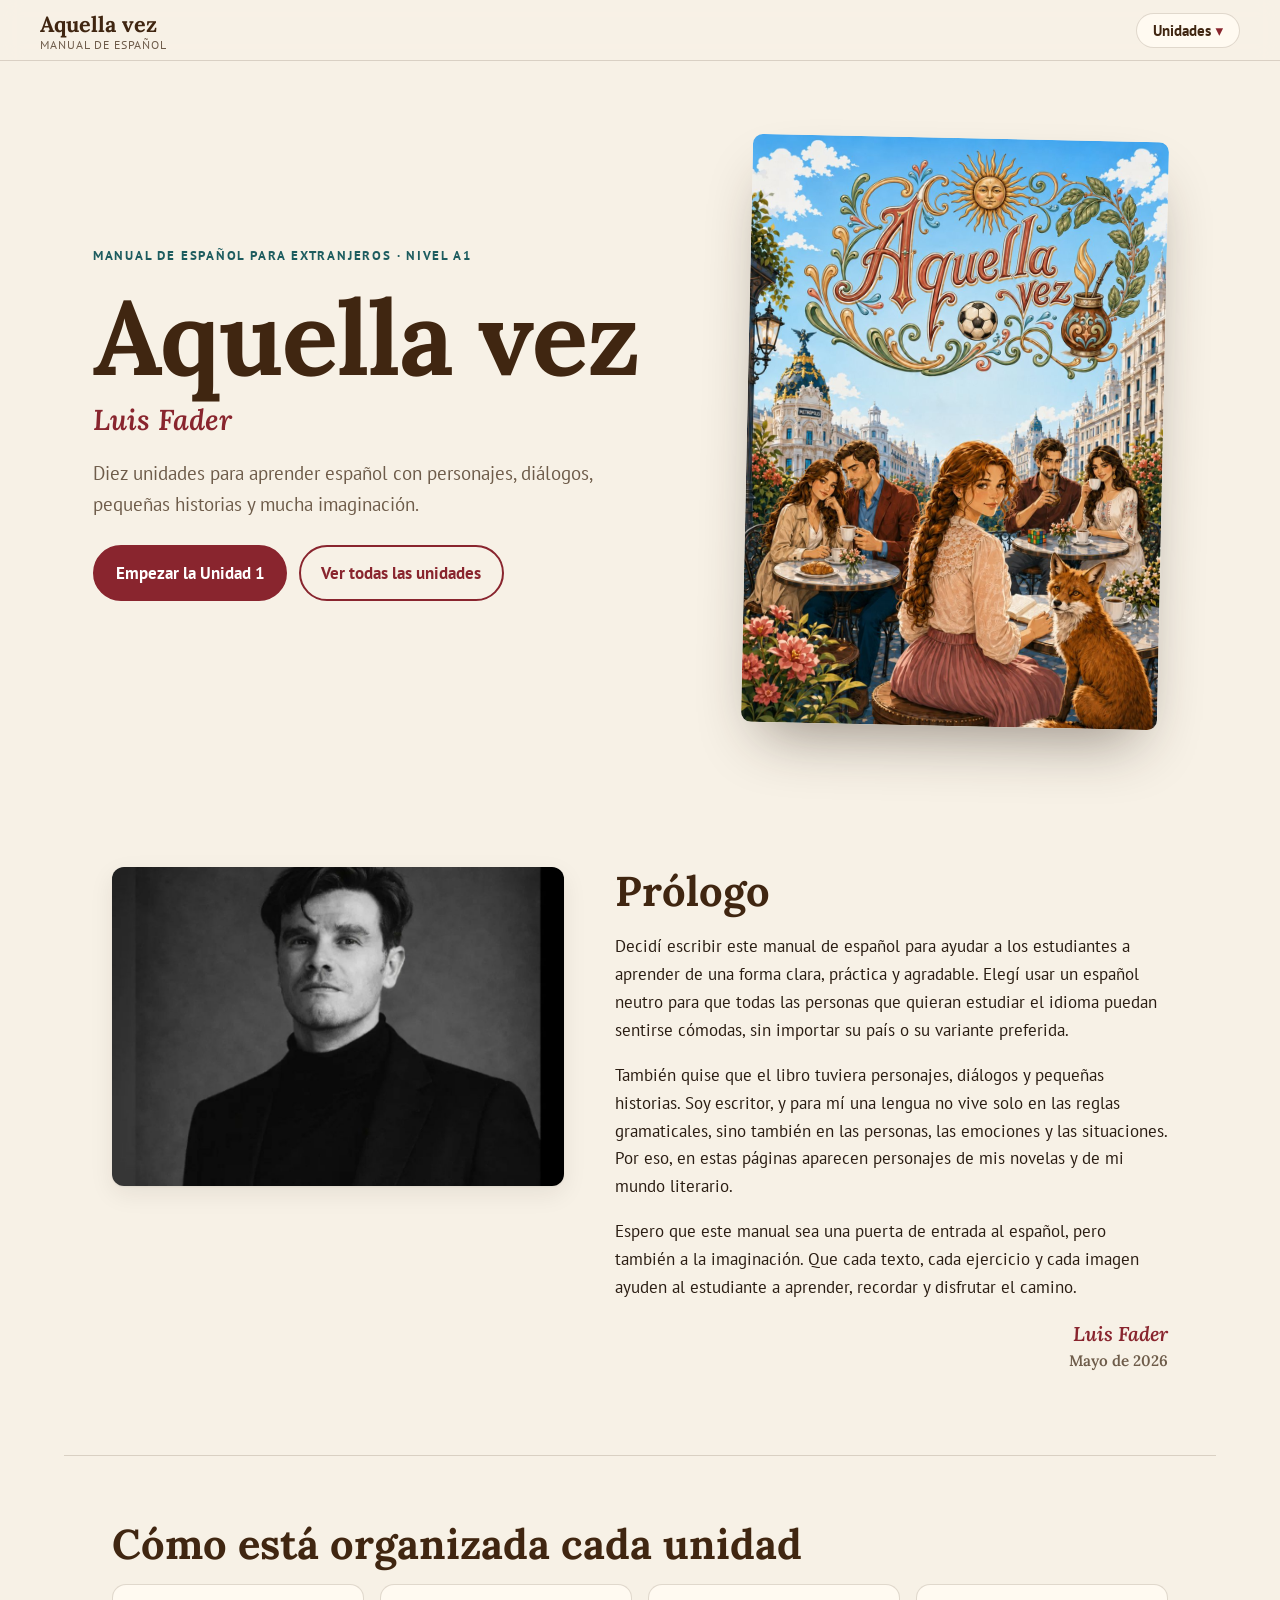
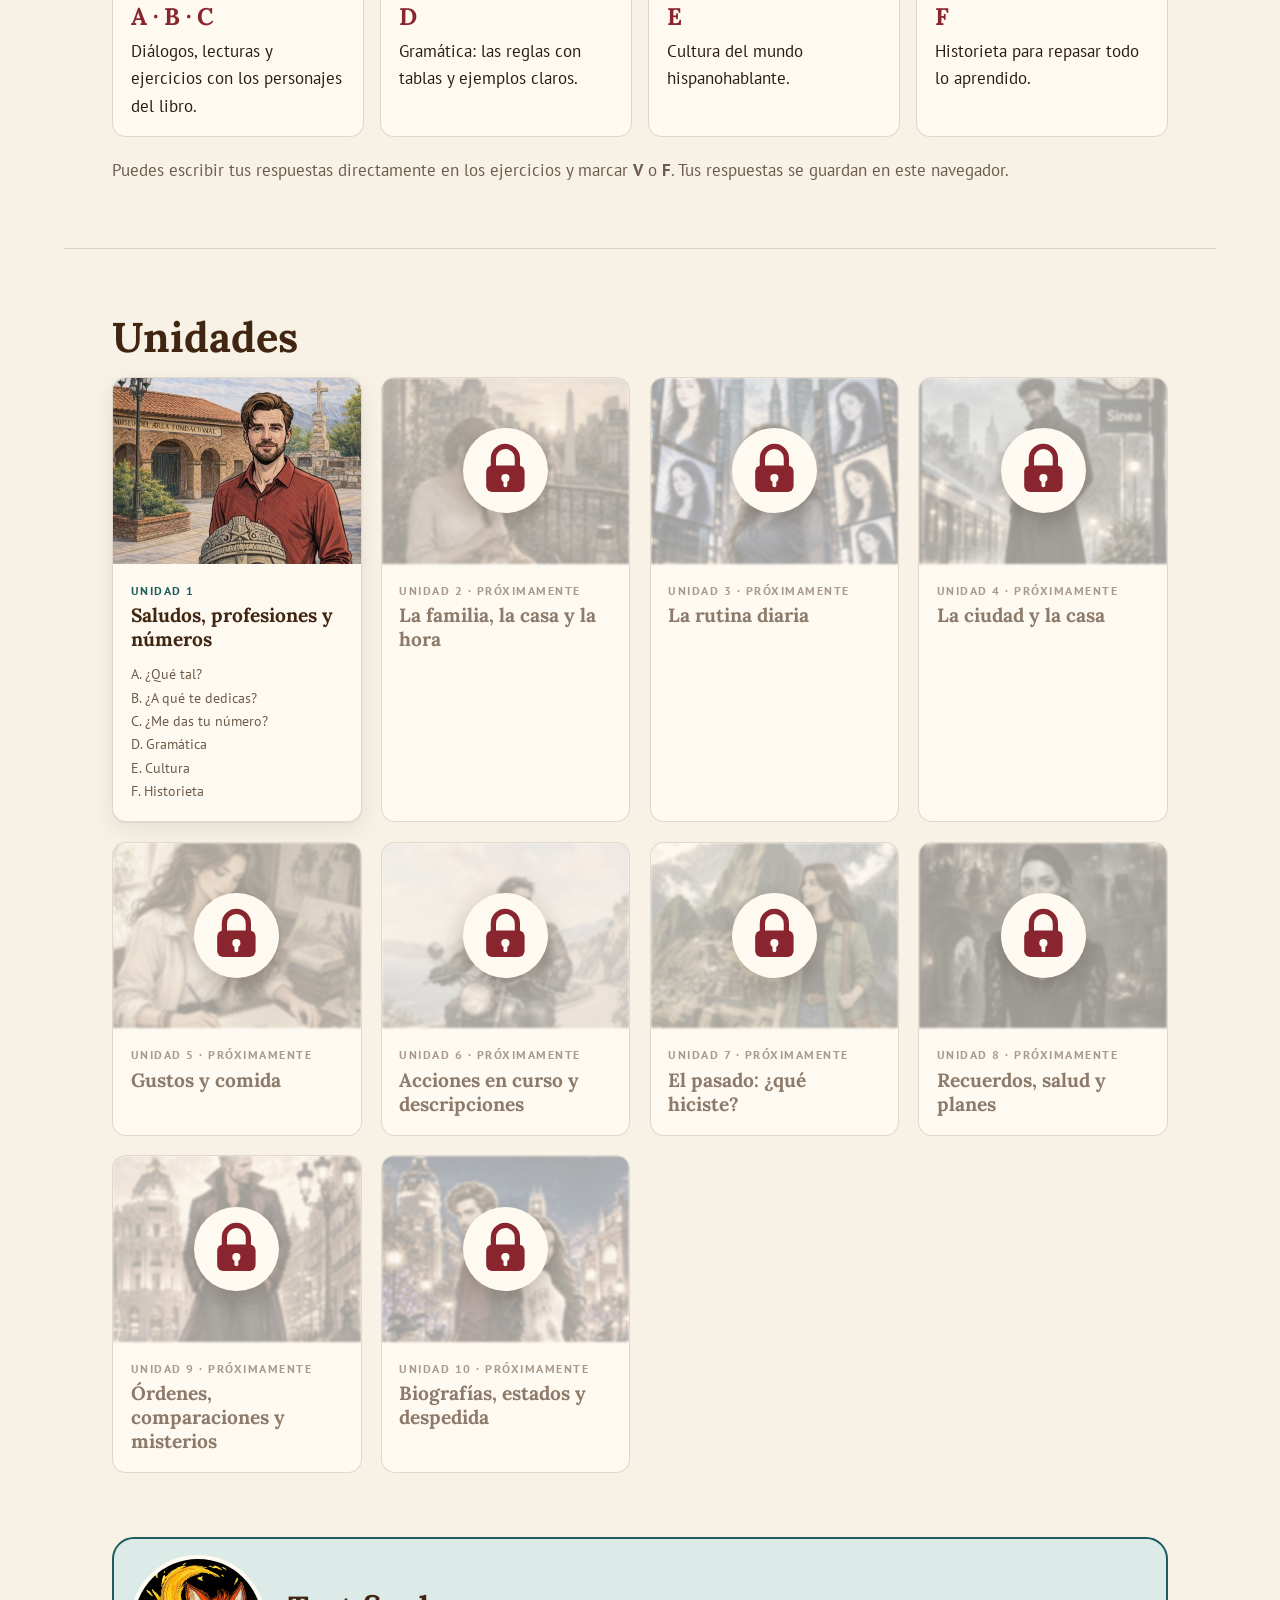
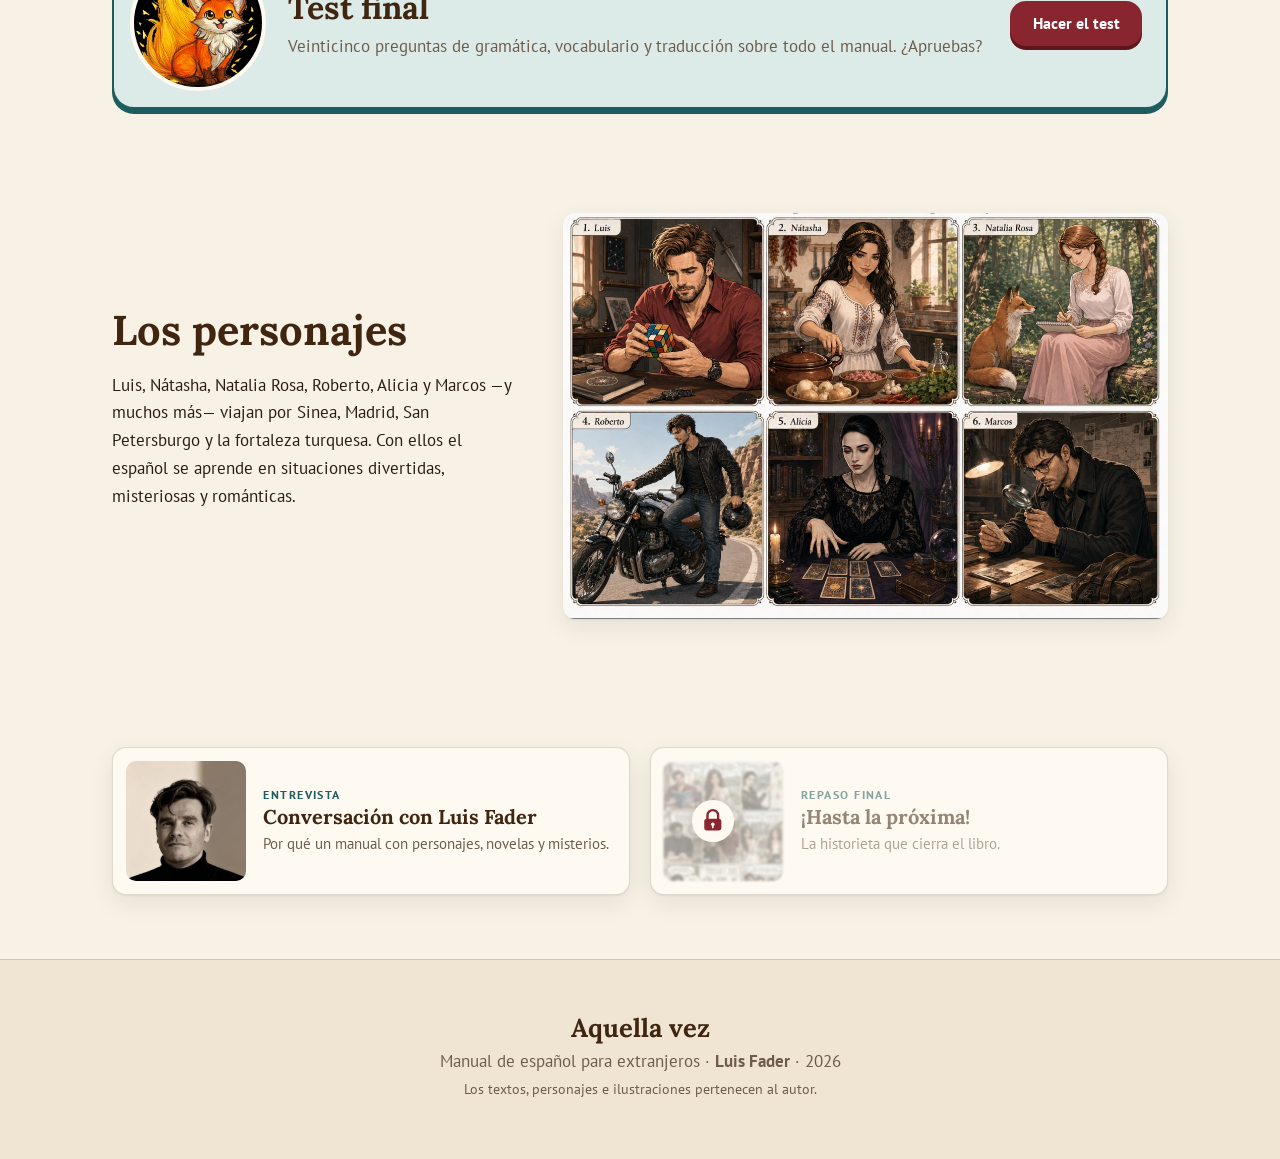
==== commit 2ddc7ef1: "Lock units 2-10: only unit 1 is available Locked units show only their cover, dimmed with a padlock," ====
--- a/index.html
+++ b/index.html
@@ -9,7 +9,7 @@
 <link rel="preconnect" href="https://fonts.googleapis.com">
 <link rel="preconnect" href="https://fonts.gstatic.com" crossorigin>
 <link href="https://fonts.googleapis.com/css2?family=Lora:ital,wght@0,500;0,600;0,700;1,500&family=PT+Sans:ital,wght@0,400;0,700;1,400&display=swap" rel="stylesheet">
-<link rel="stylesheet" href="assets/style.css">
+<link rel="stylesheet" href="assets/style.css?v=bbbe7bb4">
 <meta property="og:title" content="Aquella vez · Manual de español para extranjeros">
 <meta property="og:description" content="Aquella vez, manual de español para extranjeros de Luis Fader: diez unidades con diálogos, gramática, cultura e historietas.">
 <meta property="og:image" content="img/651-12.jpg">
@@ -20,7 +20,7 @@
   <a class="brand" href="index.html"><span class="brand-mark">Aquella vez</span><span class="brand-sub">Manual de español</span></a>
   <button class="menu-btn" type="button" aria-expanded="false" aria-controls="menu">Unidades</button>
   <nav id="menu" class="menu" aria-label="Unidades">
-    <ol><li><a href="unidad-1.html"><b>1</b><span>Saludos, profesiones y números</span></a></li><li><a href="unidad-2.html"><b>2</b><span>La familia, la casa y la hora</span></a></li><li><a href="unidad-3.html"><b>3</b><span>La rutina diaria</span></a></li><li><a href="unidad-4.html"><b>4</b><span>La ciudad y la casa</span></a></li><li><a href="unidad-5.html"><b>5</b><span>Gustos y comida</span></a></li><li><a href="unidad-6.html"><b>6</b><span>Acciones en curso y descripciones</span></a></li><li><a href="unidad-7.html"><b>7</b><span>El pasado: ¿qué hiciste?</span></a></li><li><a href="unidad-8.html"><b>8</b><span>Recuerdos, salud y planes</span></a></li><li><a href="unidad-9.html"><b>9</b><span>Órdenes, comparaciones y misterios</span></a></li><li><a href="unidad-10.html"><b>10</b><span>Biografías, estados y despedida</span></a></li></ol>
+    <ol><li><a href="unidad-1.html"><b>1</b><span>Saludos, profesiones y números</span></a></li><li class="locked"><span aria-disabled="true"><b>2</b><span>La familia, la casa y la hora</span><svg class="lock-ico" viewBox="0 0 24 24" aria-hidden="true"><path d="M7 10V7a5 5 0 0 1 10 0v3" fill="none" stroke="currentColor" stroke-width="2.2" stroke-linecap="round"/><rect x="4" y="10" width="16" height="11" rx="2.5" fill="currentColor"/><circle cx="12" cy="15.2" r="1.7" fill="var(--card)"/><path d="M12 16v2.2" stroke="var(--card)" stroke-width="1.6" stroke-linecap="round"/></svg></span></li><li class="locked"><span aria-disabled="true"><b>3</b><span>La rutina diaria</span><svg class="lock-ico" viewBox="0 0 24 24" aria-hidden="true"><path d="M7 10V7a5 5 0 0 1 10 0v3" fill="none" stroke="currentColor" stroke-width="2.2" stroke-linecap="round"/><rect x="4" y="10" width="16" height="11" rx="2.5" fill="currentColor"/><circle cx="12" cy="15.2" r="1.7" fill="var(--card)"/><path d="M12 16v2.2" stroke="var(--card)" stroke-width="1.6" stroke-linecap="round"/></svg></span></li><li class="locked"><span aria-disabled="true"><b>4</b><span>La ciudad y la casa</span><svg class="lock-ico" viewBox="0 0 24 24" aria-hidden="true"><path d="M7 10V7a5 5 0 0 1 10 0v3" fill="none" stroke="currentColor" stroke-width="2.2" stroke-linecap="round"/><rect x="4" y="10" width="16" height="11" rx="2.5" fill="currentColor"/><circle cx="12" cy="15.2" r="1.7" fill="var(--card)"/><path d="M12 16v2.2" stroke="var(--card)" stroke-width="1.6" stroke-linecap="round"/></svg></span></li><li class="locked"><span aria-disabled="true"><b>5</b><span>Gustos y comida</span><svg class="lock-ico" viewBox="0 0 24 24" aria-hidden="true"><path d="M7 10V7a5 5 0 0 1 10 0v3" fill="none" stroke="currentColor" stroke-width="2.2" stroke-linecap="round"/><rect x="4" y="10" width="16" height="11" rx="2.5" fill="currentColor"/><circle cx="12" cy="15.2" r="1.7" fill="var(--card)"/><path d="M12 16v2.2" stroke="var(--card)" stroke-width="1.6" stroke-linecap="round"/></svg></span></li><li class="locked"><span aria-disabled="true"><b>6</b><span>Acciones en curso y descripciones</span><svg class="lock-ico" viewBox="0 0 24 24" aria-hidden="true"><path d="M7 10V7a5 5 0 0 1 10 0v3" fill="none" stroke="currentColor" stroke-width="2.2" stroke-linecap="round"/><rect x="4" y="10" width="16" height="11" rx="2.5" fill="currentColor"/><circle cx="12" cy="15.2" r="1.7" fill="var(--card)"/><path d="M12 16v2.2" stroke="var(--card)" stroke-width="1.6" stroke-linecap="round"/></svg></span></li><li class="locked"><span aria-disabled="true"><b>7</b><span>El pasado: ¿qué hiciste?</span><svg class="lock-ico" viewBox="0 0 24 24" aria-hidden="true"><path d="M7 10V7a5 5 0 0 1 10 0v3" fill="none" stroke="currentColor" stroke-width="2.2" stroke-linecap="round"/><rect x="4" y="10" width="16" height="11" rx="2.5" fill="currentColor"/><circle cx="12" cy="15.2" r="1.7" fill="var(--card)"/><path d="M12 16v2.2" stroke="var(--card)" stroke-width="1.6" stroke-linecap="round"/></svg></span></li><li class="locked"><span aria-disabled="true"><b>8</b><span>Recuerdos, salud y planes</span><svg class="lock-ico" viewBox="0 0 24 24" aria-hidden="true"><path d="M7 10V7a5 5 0 0 1 10 0v3" fill="none" stroke="currentColor" stroke-width="2.2" stroke-linecap="round"/><rect x="4" y="10" width="16" height="11" rx="2.5" fill="currentColor"/><circle cx="12" cy="15.2" r="1.7" fill="var(--card)"/><path d="M12 16v2.2" stroke="var(--card)" stroke-width="1.6" stroke-linecap="round"/></svg></span></li><li class="locked"><span aria-disabled="true"><b>9</b><span>Órdenes, comparaciones y misterios</span><svg class="lock-ico" viewBox="0 0 24 24" aria-hidden="true"><path d="M7 10V7a5 5 0 0 1 10 0v3" fill="none" stroke="currentColor" stroke-width="2.2" stroke-linecap="round"/><rect x="4" y="10" width="16" height="11" rx="2.5" fill="currentColor"/><circle cx="12" cy="15.2" r="1.7" fill="var(--card)"/><path d="M12 16v2.2" stroke="var(--card)" stroke-width="1.6" stroke-linecap="round"/></svg></span></li><li class="locked"><span aria-disabled="true"><b>10</b><span>Biografías, estados y despedida</span><svg class="lock-ico" viewBox="0 0 24 24" aria-hidden="true"><path d="M7 10V7a5 5 0 0 1 10 0v3" fill="none" stroke="currentColor" stroke-width="2.2" stroke-linecap="round"/><rect x="4" y="10" width="16" height="11" rx="2.5" fill="currentColor"/><circle cx="12" cy="15.2" r="1.7" fill="var(--card)"/><path d="M12 16v2.2" stroke="var(--card)" stroke-width="1.6" stroke-linecap="round"/></svg></span></li></ol>
     <a class="menu-extra" href="entrevista.html">Entrevista con el autor</a>
     <a class="menu-extra test" href="test-final.html">Test final</a>
   </nav>
@@ -61,7 +61,7 @@
 
 <section class="unidades" id="unidades" aria-labelledby="u-t">
   <h2 id="u-t">Unidades</h2>
-  <ol class="ucards"><li class="ucard"><a href="unidad-1.html"><img src="img/58-40.jpg" width="990" height="1400" loading="lazy" alt=""><span class="ucard-body"><span class="ucard-n">Unidad 1</span><span class="ucard-t">Saludos, profesiones y números</span><ol><li>A. ¿Qué tal?</li><li>B. ¿A qué te dedicas?</li><li>C. ¿Me das tu número?</li><li>D. Gramática</li><li>E. Cultura</li><li>F. Historieta</li></ol></span></a></li><li class="ucard"><a href="unidad-2.html"><img src="img/633-86.jpg" width="990" height="1400" loading="lazy" alt=""><span class="ucard-body"><span class="ucard-n">Unidad 2</span><span class="ucard-t">La familia, la casa y la hora</span><ol><li>A. Te presento a mi familia</li><li>B. ¿Dónde estás?</li><li>C. Contamos</li><li>D. Gramática</li><li>E. Cultura</li><li>F. Historieta</li></ol></span></a></li><li class="ucard"><a href="unidad-3.html"><img src="img/2861-3.jpg" width="990" height="1400" loading="lazy" alt=""><span class="ucard-body"><span class="ucard-n">Unidad 3</span><span class="ucard-t">La rutina diaria</span><ol><li>A. ¿A qué hora te levantas?</li><li>B. ¡Vamos!</li><li>C. Un día típico</li><li>D. Gramática</li><li>E. Cultura</li><li>F. Historieta</li></ol></span></a></li><li class="ucard"><a href="unidad-4.html"><img src="img/2866-9.jpg" width="990" height="1400" loading="lazy" alt=""><span class="ucard-body"><span class="ucard-n">Unidad 4</span><span class="ucard-t">La ciudad y la casa</span><ol><li>A. Me encanta mi ciudad</li><li>B. En el metro</li><li>C. Mi casa es tu casa</li><li>D. Gramática</li><li>E. Cultura</li><li>F. Historieta</li></ol></span></a></li><li class="ucard"><a href="unidad-5.html"><img src="img/2909-5.jpg" width="990" height="1400" loading="lazy" alt=""><span class="ucard-body"><span class="ucard-n">Unidad 5</span><span class="ucard-t">Gustos y comida</span><ol><li>A. Las cosas que me gustan</li><li>B. ¡A comer!</li><li>C. No quiero nada</li><li>D. Gramática</li><li>E. Cultura</li><li>F. Historieta</li></ol></span></a></li><li class="ucard"><a href="unidad-6.html"><img src="img/639-150.jpg" width="990" height="1400" loading="lazy" alt=""><span class="ucard-body"><span class="ucard-n">Unidad 6</span><span class="ucard-t">Acciones en curso y descripciones</span><ol><li>A. ¿Qué estás haciendo?</li><li>B. Se está quemando la comida</li><li>C. ¿Cómo es tu novia?</li><li>D. Gramática</li><li>E. Cultura</li><li>F. Historieta</li></ol></span></a></li><li class="ucard"><a href="unidad-7.html"><img src="img/639-404.jpg" width="991" height="1400" loading="lazy" alt=""><span class="ucard-body"><span class="ucard-n">Unidad 7</span><span class="ucard-t">El pasado: ¿qué hiciste?</span><ol><li>A. ¿Qué hiciste ayer?</li><li>B. Hace frío</li><li>C. Mi día de ayer</li><li>D. Gramática</li><li>E. Cultura</li><li>F. Historieta</li></ol></span></a></li><li class="ucard"><a href="unidad-8.html"><img src="img/639-412.jpg" width="990" height="1400" loading="lazy" alt=""><span class="ucard-body"><span class="ucard-n">Unidad 8</span><span class="ucard-t">Recuerdos, salud y planes</span><ol><li>A. Cuando era niño</li><li>B. Me duele la cabeza</li><li>C. ¿Qué vas a hacer mañana?</li><li>D. Gramática</li><li>E. Cultura</li><li>F. Historieta</li></ol></span></a></li><li class="ucard"><a href="unidad-9.html"><img src="img/639-655.jpg" width="991" height="1400" loading="lazy" alt=""><span class="ucard-body"><span class="ucard-n">Unidad 9</span><span class="ucard-t">Órdenes, comparaciones y misterios</span><ol><li>A. ¡Haz lo que te digo!</li><li>B. ¡No compares!</li><li>C. Aquí hay algo misterioso...</li><li>D. Gramática</li><li>E. Cultura</li><li>F. Historieta</li></ol></span></a></li><li class="ucard"><a href="unidad-10.html"><img src="img/639-663.jpg" width="990" height="1400" loading="lazy" alt=""><span class="ucard-body"><span class="ucard-n">Unidad 10</span><span class="ucard-t">Biografías, estados y despedida</span><ol><li>A. Biografías</li><li>B. Está todo bien</li><li>C. No creerás lo que me pasó</li><li>D. Gramática</li><li>E. Cultura</li><li>F. Reflexión final</li><li>G. Historieta</li></ol></span></a></li></ol>
+  <ol class="ucards"><li class="ucard"><a href="unidad-1.html"><img src="img/58-40.jpg" width="990" height="1400" loading="lazy" alt=""><span class="ucard-body"><span class="ucard-n">Unidad 1</span><span class="ucard-t">Saludos, profesiones y números</span><ol><li>A. ¿Qué tal?</li><li>B. ¿A qué te dedicas?</li><li>C. ¿Me das tu número?</li><li>D. Gramática</li><li>E. Cultura</li><li>F. Historieta</li></ol></span></a></li><li class="ucard locked"><div aria-disabled="true"><span class="ucard-img"><img src="img/633-86.jpg" width="990" height="1400" loading="lazy" alt=""><span class="lock-badge"><svg class="lock-ico" viewBox="0 0 24 24" aria-hidden="true"><path d="M7 10V7a5 5 0 0 1 10 0v3" fill="none" stroke="currentColor" stroke-width="2.2" stroke-linecap="round"/><rect x="4" y="10" width="16" height="11" rx="2.5" fill="currentColor"/><circle cx="12" cy="15.2" r="1.7" fill="var(--card)"/><path d="M12 16v2.2" stroke="var(--card)" stroke-width="1.6" stroke-linecap="round"/></svg></span></span><span class="ucard-body"><span class="ucard-n">Unidad 2 · Próximamente</span><span class="ucard-t">La familia, la casa y la hora</span></span></div></li><li class="ucard locked"><div aria-disabled="true"><span class="ucard-img"><img src="img/2861-3.jpg" width="990" height="1400" loading="lazy" alt=""><span class="lock-badge"><svg class="lock-ico" viewBox="0 0 24 24" aria-hidden="true"><path d="M7 10V7a5 5 0 0 1 10 0v3" fill="none" stroke="currentColor" stroke-width="2.2" stroke-linecap="round"/><rect x="4" y="10" width="16" height="11" rx="2.5" fill="currentColor"/><circle cx="12" cy="15.2" r="1.7" fill="var(--card)"/><path d="M12 16v2.2" stroke="var(--card)" stroke-width="1.6" stroke-linecap="round"/></svg></span></span><span class="ucard-body"><span class="ucard-n">Unidad 3 · Próximamente</span><span class="ucard-t">La rutina diaria</span></span></div></li><li class="ucard locked"><div aria-disabled="true"><span class="ucard-img"><img src="img/2866-9.jpg" width="990" height="1400" loading="lazy" alt=""><span class="lock-badge"><svg class="lock-ico" viewBox="0 0 24 24" aria-hidden="true"><path d="M7 10V7a5 5 0 0 1 10 0v3" fill="none" stroke="currentColor" stroke-width="2.2" stroke-linecap="round"/><rect x="4" y="10" width="16" height="11" rx="2.5" fill="currentColor"/><circle cx="12" cy="15.2" r="1.7" fill="var(--card)"/><path d="M12 16v2.2" stroke="var(--card)" stroke-width="1.6" stroke-linecap="round"/></svg></span></span><span class="ucard-body"><span class="ucard-n">Unidad 4 · Próximamente</span><span class="ucard-t">La ciudad y la casa</span></span></div></li><li class="ucard locked"><div aria-disabled="true"><span class="ucard-img"><img src="img/2909-5.jpg" width="990" height="1400" loading="lazy" alt=""><span class="lock-badge"><svg class="lock-ico" viewBox="0 0 24 24" aria-hidden="true"><path d="M7 10V7a5 5 0 0 1 10 0v3" fill="none" stroke="currentColor" stroke-width="2.2" stroke-linecap="round"/><rect x="4" y="10" width="16" height="11" rx="2.5" fill="currentColor"/><circle cx="12" cy="15.2" r="1.7" fill="var(--card)"/><path d="M12 16v2.2" stroke="var(--card)" stroke-width="1.6" stroke-linecap="round"/></svg></span></span><span class="ucard-body"><span class="ucard-n">Unidad 5 · Próximamente</span><span class="ucard-t">Gustos y comida</span></span></div></li><li class="ucard locked"><div aria-disabled="true"><span class="ucard-img"><img src="img/639-150.jpg" width="990" height="1400" loading="lazy" alt=""><span class="lock-badge"><svg class="lock-ico" viewBox="0 0 24 24" aria-hidden="true"><path d="M7 10V7a5 5 0 0 1 10 0v3" fill="none" stroke="currentColor" stroke-width="2.2" stroke-linecap="round"/><rect x="4" y="10" width="16" height="11" rx="2.5" fill="currentColor"/><circle cx="12" cy="15.2" r="1.7" fill="var(--card)"/><path d="M12 16v2.2" stroke="var(--card)" stroke-width="1.6" stroke-linecap="round"/></svg></span></span><span class="ucard-body"><span class="ucard-n">Unidad 6 · Próximamente</span><span class="ucard-t">Acciones en curso y descripciones</span></span></div></li><li class="ucard locked"><div aria-disabled="true"><span class="ucard-img"><img src="img/639-404.jpg" width="991" height="1400" loading="lazy" alt=""><span class="lock-badge"><svg class="lock-ico" viewBox="0 0 24 24" aria-hidden="true"><path d="M7 10V7a5 5 0 0 1 10 0v3" fill="none" stroke="currentColor" stroke-width="2.2" stroke-linecap="round"/><rect x="4" y="10" width="16" height="11" rx="2.5" fill="currentColor"/><circle cx="12" cy="15.2" r="1.7" fill="var(--card)"/><path d="M12 16v2.2" stroke="var(--card)" stroke-width="1.6" stroke-linecap="round"/></svg></span></span><span class="ucard-body"><span class="ucard-n">Unidad 7 · Próximamente</span><span class="ucard-t">El pasado: ¿qué hiciste?</span></span></div></li><li class="ucard locked"><div aria-disabled="true"><span class="ucard-img"><img src="img/639-412.jpg" width="990" height="1400" loading="lazy" alt=""><span class="lock-badge"><svg class="lock-ico" viewBox="0 0 24 24" aria-hidden="true"><path d="M7 10V7a5 5 0 0 1 10 0v3" fill="none" stroke="currentColor" stroke-width="2.2" stroke-linecap="round"/><rect x="4" y="10" width="16" height="11" rx="2.5" fill="currentColor"/><circle cx="12" cy="15.2" r="1.7" fill="var(--card)"/><path d="M12 16v2.2" stroke="var(--card)" stroke-width="1.6" stroke-linecap="round"/></svg></span></span><span class="ucard-body"><span class="ucard-n">Unidad 8 · Próximamente</span><span class="ucard-t">Recuerdos, salud y planes</span></span></div></li><li class="ucard locked"><div aria-disabled="true"><span class="ucard-img"><img src="img/639-655.jpg" width="991" height="1400" loading="lazy" alt=""><span class="lock-badge"><svg class="lock-ico" viewBox="0 0 24 24" aria-hidden="true"><path d="M7 10V7a5 5 0 0 1 10 0v3" fill="none" stroke="currentColor" stroke-width="2.2" stroke-linecap="round"/><rect x="4" y="10" width="16" height="11" rx="2.5" fill="currentColor"/><circle cx="12" cy="15.2" r="1.7" fill="var(--card)"/><path d="M12 16v2.2" stroke="var(--card)" stroke-width="1.6" stroke-linecap="round"/></svg></span></span><span class="ucard-body"><span class="ucard-n">Unidad 9 · Próximamente</span><span class="ucard-t">Órdenes, comparaciones y misterios</span></span></div></li><li class="ucard locked"><div aria-disabled="true"><span class="ucard-img"><img src="img/639-663.jpg" width="990" height="1400" loading="lazy" alt=""><span class="lock-badge"><svg class="lock-ico" viewBox="0 0 24 24" aria-hidden="true"><path d="M7 10V7a5 5 0 0 1 10 0v3" fill="none" stroke="currentColor" stroke-width="2.2" stroke-linecap="round"/><rect x="4" y="10" width="16" height="11" rx="2.5" fill="currentColor"/><circle cx="12" cy="15.2" r="1.7" fill="var(--card)"/><path d="M12 16v2.2" stroke="var(--card)" stroke-width="1.6" stroke-linecap="round"/></svg></span></span><span class="ucard-body"><span class="ucard-n">Unidad 10 · Próximamente</span><span class="ucard-t">Biografías, estados y despedida</span></span></div></li></ol>
 </section>
 
 <section class="test-banner" aria-label="Test final">
@@ -76,7 +76,7 @@
   <div>
     <h2 id="p-t">Los personajes</h2>
     <p>Luis, Nátasha, Natalia Rosa, Roberto, Alicia y Marcos —y muchos más— viajan por Sinea, Madrid, San Petersburgo y la fortaleza turquesa. Con ellos el español se aprende en situaciones divertidas, misteriosas y románticas.</p>
-    <p><a class="btn ghost" href="unidad-8.html#c">Conocerlos en la Unidad 8</a></p>
+    
   </div>
   <figure class="fig land"><img src="img/639-482.jpg" width="1200" height="805" loading="lazy" alt="Los personajes: Luis, Nátasha, Natalia Rosa, Roberto, Alicia y Marcos" data-zoom></figure>
 </section>
@@ -86,10 +86,10 @@
     <img src="img/639-800.jpg" width="833" height="1100" loading="lazy" alt="Retrato de Luis Fader">
     <span><small>Entrevista</small><b>Conversación con Luis Fader</b><span>Por qué un manual con personajes, novelas y misterios.</span></span>
   </a>
-  <a class="autor-card" href="unidad-10.html#g">
+  <div class="autor-card locked" aria-disabled="true">
     <img src="img/2923-15.jpg" width="1015" height="1400" loading="lazy" alt="Historieta final">
-    <span><small>Repaso final</small><b>¡Hasta la próxima!</b><span>La historieta que cierra el libro.</span></span>
-  </a>
+    <span><small>Repaso final</small><b>¡Hasta la próxima!</b><span>La historieta que cierra el libro.</span></span><span class="lock-badge"><svg class="lock-ico" viewBox="0 0 24 24" aria-hidden="true"><path d="M7 10V7a5 5 0 0 1 10 0v3" fill="none" stroke="currentColor" stroke-width="2.2" stroke-linecap="round"/><rect x="4" y="10" width="16" height="11" rx="2.5" fill="currentColor"/><circle cx="12" cy="15.2" r="1.7" fill="var(--card)"/><path d="M12 16v2.2" stroke="var(--card)" stroke-width="1.6" stroke-linecap="round"/></svg></span>
+  </div>
 </section>
 </main>
 <footer class="foot">
@@ -98,6 +98,6 @@
   <p class="foot-small">Los textos, personajes e ilustraciones pertenecen al autor.</p>
 </footer>
 <div class="lightbox" hidden><button type="button" class="lb-close" aria-label="Cerrar">×</button><img alt=""></div>
-<script src="assets/site.js"></script>
+<script src="assets/site.js?v=1da9e364"></script>
 </body>
 </html>
--- a/assets/style.css
+++ b/assets/style.css
@@ -371,3 +371,39 @@
   .topbar, .sec-nav, .tools, .prevnext, .lightbox { display: none !important; }
   body { background: #fff; }
 }
+
+/* ---------- unidades bloqueadas */
+.lock-ico { width: 1em; height: 1em; display: inline-block; vertical-align: -.12em; color: var(--brown); }
+.lock-badge {
+  position: absolute; inset: 0; display: grid; place-items: center; pointer-events: none;
+}
+.lock-badge .lock-ico {
+  width: 3.6rem; height: 3.6rem; padding: .85rem; border-radius: 50%; box-sizing: content-box;
+  background: var(--card); color: var(--wine); box-shadow: 0 8px 24px rgba(42,29,19,.28);
+}
+.ucard.locked > div {
+  display: flex; flex-direction: column; height: 100%; color: var(--ink); cursor: not-allowed;
+  background: var(--card); border: 1px solid var(--line); border-radius: var(--radius); overflow: hidden;
+}
+.ucard-img { position: relative; display: block; }
+.ucard.locked img, .locked-cover img, .autor-card.locked img { opacity: .38; filter: grayscale(.6) blur(1px); }
+.ucard.locked .ucard-body { opacity: .6; }
+.ucard.locked .ucard-n { color: var(--muted); }
+.autor-card.locked { position: relative; cursor: not-allowed; }
+.autor-card.locked > span:not(.lock-badge) { opacity: .55; }
+.autor-card.locked .lock-badge { place-items: center start; padding-left: 2.6rem; }
+.autor-card.locked .lock-badge .lock-ico { width: 1.6rem; height: 1.6rem; padding: .5rem; }
+.menu li.locked > span {
+  display: flex; gap: .8rem; align-items: baseline; padding: .55rem .7rem; border-radius: 10px;
+  color: var(--muted); opacity: .6; cursor: not-allowed;
+}
+.menu li.locked b { font: 700 1.05rem var(--serif); color: var(--muted); min-width: 1.6rem; }
+.menu li.locked .lock-ico { margin-left: auto; align-self: center; color: var(--muted); }
+.pn.locked { opacity: .55; cursor: not-allowed; }
+.pn.locked:hover { border-color: var(--line); }
+.locked-cover { position: relative; }
+.locked-msg {
+  display: flex; gap: .6rem; align-items: center; background: var(--wine-soft); color: var(--ink);
+  border-radius: var(--radius); padding: .8rem 1rem; margin: 1.2rem 0;
+}
+.locked-msg .lock-ico { width: 1.4rem; height: 1.4rem; flex: none; color: var(--wine); }
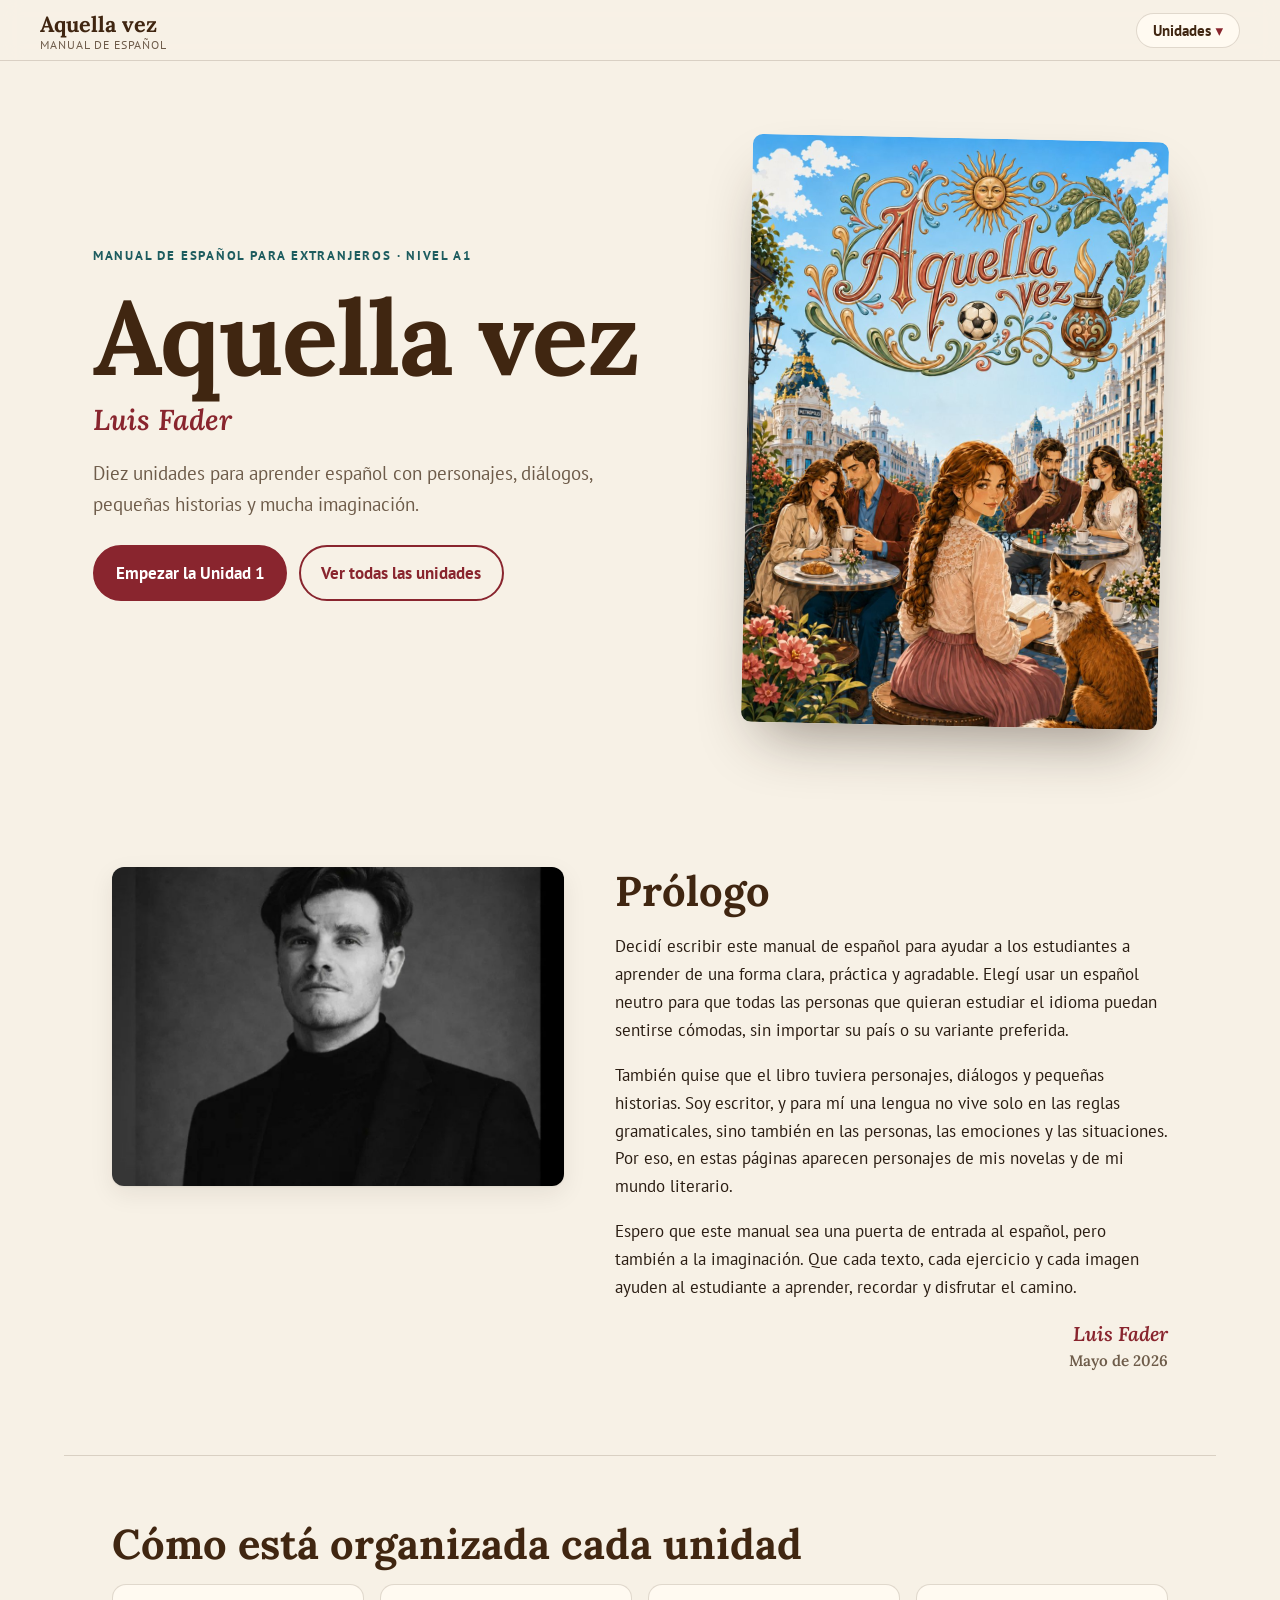
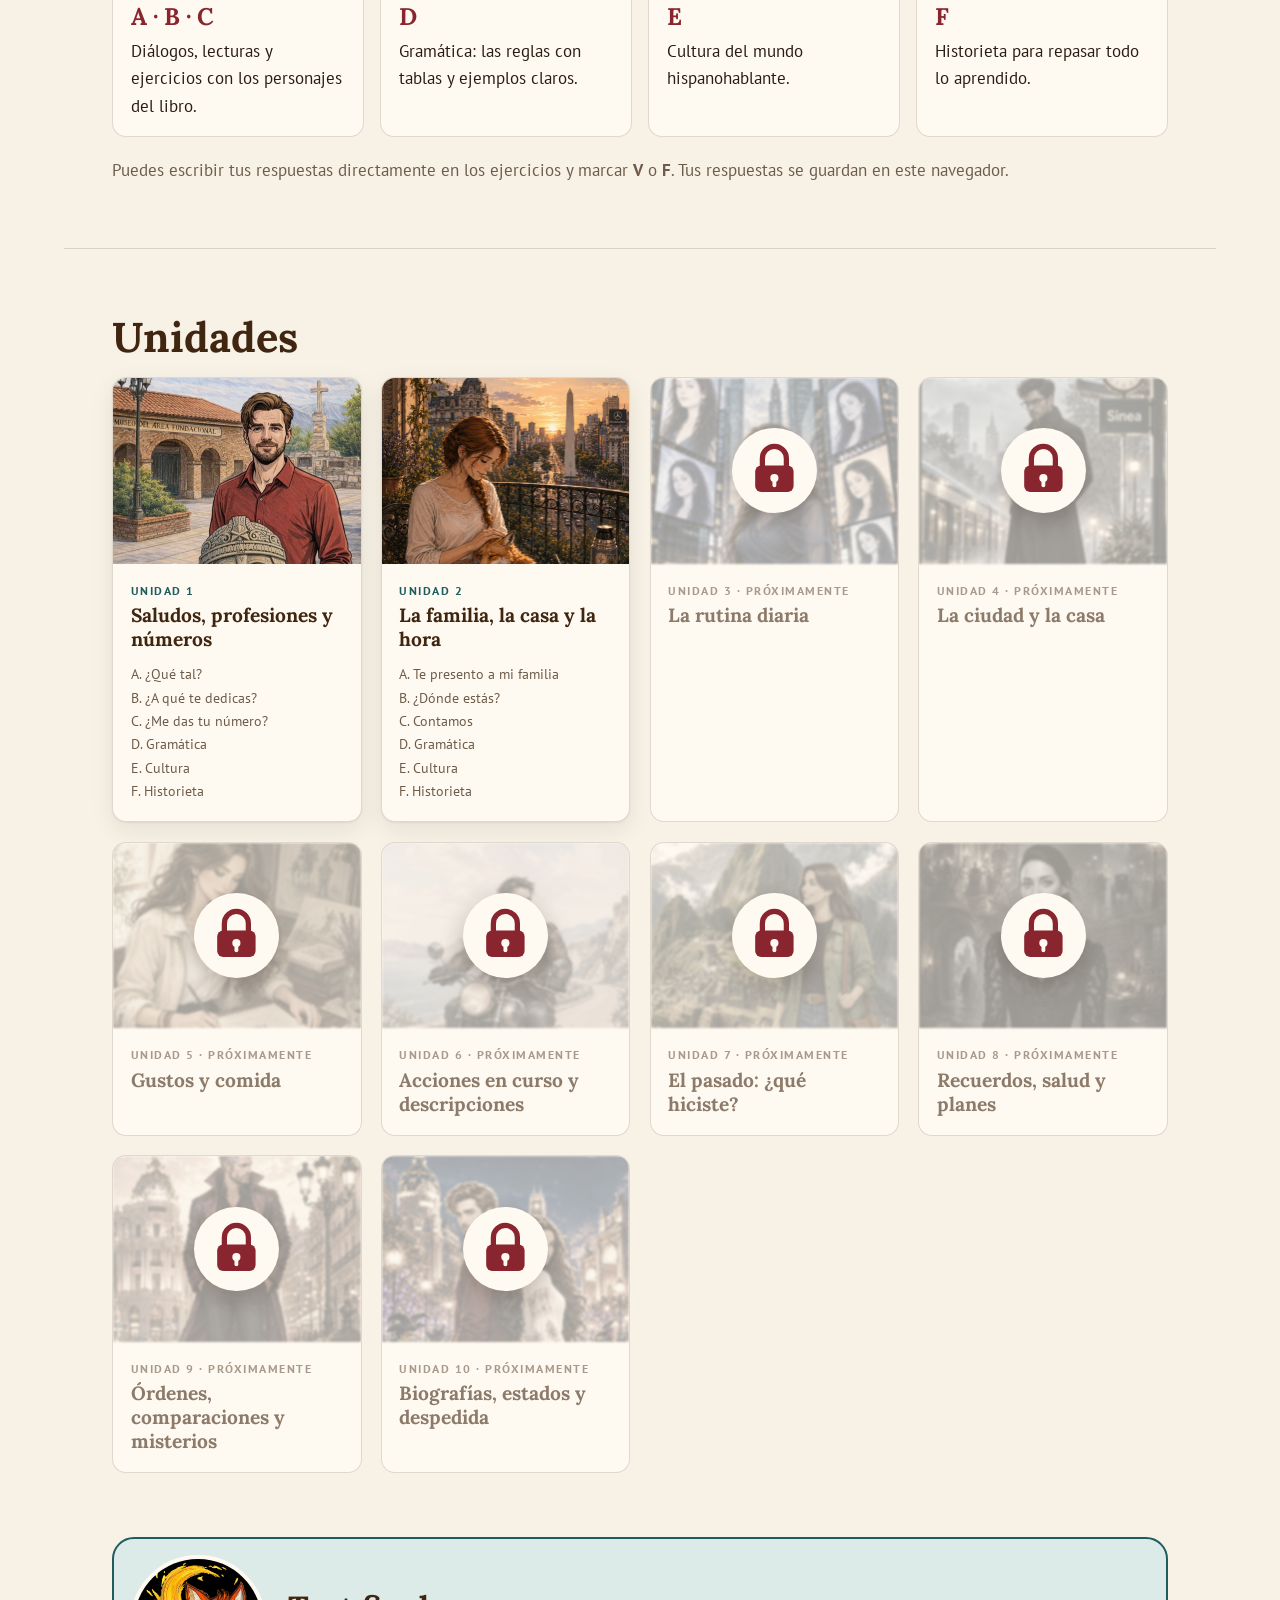
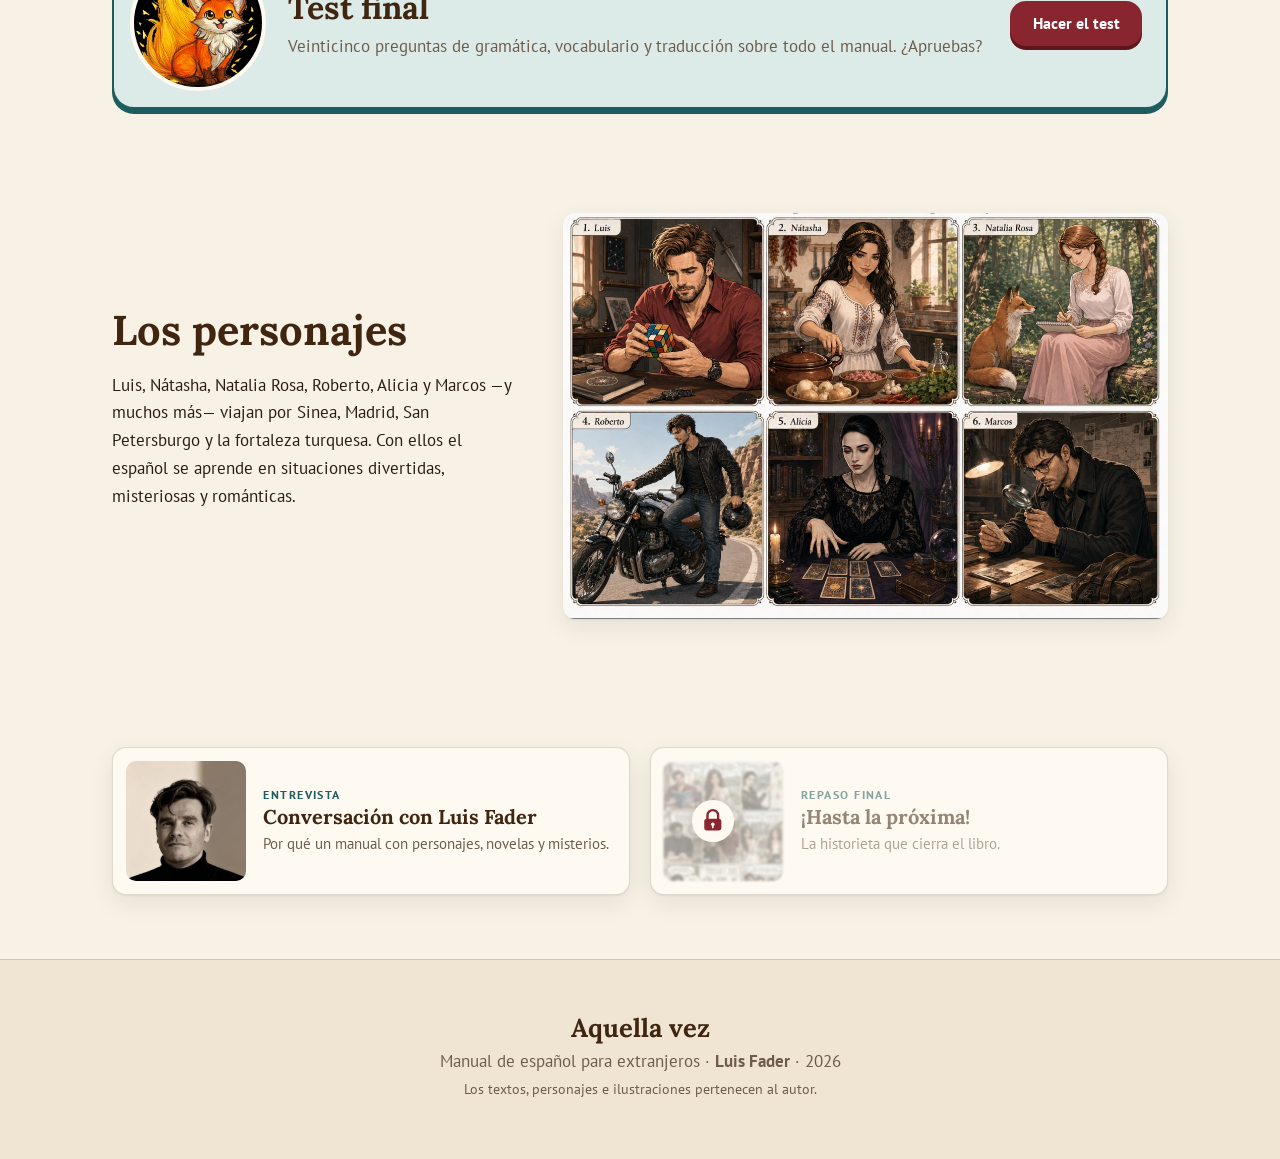
==== commit 0bc07ee9: "Unlock unit 2" ====
--- a/index.html
+++ b/index.html
@@ -20,7 +20,7 @@
   <a class="brand" href="index.html"><span class="brand-mark">Aquella vez</span><span class="brand-sub">Manual de español</span></a>
   <button class="menu-btn" type="button" aria-expanded="false" aria-controls="menu">Unidades</button>
   <nav id="menu" class="menu" aria-label="Unidades">
-    <ol><li><a href="unidad-1.html"><b>1</b><span>Saludos, profesiones y números</span></a></li><li class="locked"><span aria-disabled="true"><b>2</b><span>La familia, la casa y la hora</span><svg class="lock-ico" viewBox="0 0 24 24" aria-hidden="true"><path d="M7 10V7a5 5 0 0 1 10 0v3" fill="none" stroke="currentColor" stroke-width="2.2" stroke-linecap="round"/><rect x="4" y="10" width="16" height="11" rx="2.5" fill="currentColor"/><circle cx="12" cy="15.2" r="1.7" fill="var(--card)"/><path d="M12 16v2.2" stroke="var(--card)" stroke-width="1.6" stroke-linecap="round"/></svg></span></li><li class="locked"><span aria-disabled="true"><b>3</b><span>La rutina diaria</span><svg class="lock-ico" viewBox="0 0 24 24" aria-hidden="true"><path d="M7 10V7a5 5 0 0 1 10 0v3" fill="none" stroke="currentColor" stroke-width="2.2" stroke-linecap="round"/><rect x="4" y="10" width="16" height="11" rx="2.5" fill="currentColor"/><circle cx="12" cy="15.2" r="1.7" fill="var(--card)"/><path d="M12 16v2.2" stroke="var(--card)" stroke-width="1.6" stroke-linecap="round"/></svg></span></li><li class="locked"><span aria-disabled="true"><b>4</b><span>La ciudad y la casa</span><svg class="lock-ico" viewBox="0 0 24 24" aria-hidden="true"><path d="M7 10V7a5 5 0 0 1 10 0v3" fill="none" stroke="currentColor" stroke-width="2.2" stroke-linecap="round"/><rect x="4" y="10" width="16" height="11" rx="2.5" fill="currentColor"/><circle cx="12" cy="15.2" r="1.7" fill="var(--card)"/><path d="M12 16v2.2" stroke="var(--card)" stroke-width="1.6" stroke-linecap="round"/></svg></span></li><li class="locked"><span aria-disabled="true"><b>5</b><span>Gustos y comida</span><svg class="lock-ico" viewBox="0 0 24 24" aria-hidden="true"><path d="M7 10V7a5 5 0 0 1 10 0v3" fill="none" stroke="currentColor" stroke-width="2.2" stroke-linecap="round"/><rect x="4" y="10" width="16" height="11" rx="2.5" fill="currentColor"/><circle cx="12" cy="15.2" r="1.7" fill="var(--card)"/><path d="M12 16v2.2" stroke="var(--card)" stroke-width="1.6" stroke-linecap="round"/></svg></span></li><li class="locked"><span aria-disabled="true"><b>6</b><span>Acciones en curso y descripciones</span><svg class="lock-ico" viewBox="0 0 24 24" aria-hidden="true"><path d="M7 10V7a5 5 0 0 1 10 0v3" fill="none" stroke="currentColor" stroke-width="2.2" stroke-linecap="round"/><rect x="4" y="10" width="16" height="11" rx="2.5" fill="currentColor"/><circle cx="12" cy="15.2" r="1.7" fill="var(--card)"/><path d="M12 16v2.2" stroke="var(--card)" stroke-width="1.6" stroke-linecap="round"/></svg></span></li><li class="locked"><span aria-disabled="true"><b>7</b><span>El pasado: ¿qué hiciste?</span><svg class="lock-ico" viewBox="0 0 24 24" aria-hidden="true"><path d="M7 10V7a5 5 0 0 1 10 0v3" fill="none" stroke="currentColor" stroke-width="2.2" stroke-linecap="round"/><rect x="4" y="10" width="16" height="11" rx="2.5" fill="currentColor"/><circle cx="12" cy="15.2" r="1.7" fill="var(--card)"/><path d="M12 16v2.2" stroke="var(--card)" stroke-width="1.6" stroke-linecap="round"/></svg></span></li><li class="locked"><span aria-disabled="true"><b>8</b><span>Recuerdos, salud y planes</span><svg class="lock-ico" viewBox="0 0 24 24" aria-hidden="true"><path d="M7 10V7a5 5 0 0 1 10 0v3" fill="none" stroke="currentColor" stroke-width="2.2" stroke-linecap="round"/><rect x="4" y="10" width="16" height="11" rx="2.5" fill="currentColor"/><circle cx="12" cy="15.2" r="1.7" fill="var(--card)"/><path d="M12 16v2.2" stroke="var(--card)" stroke-width="1.6" stroke-linecap="round"/></svg></span></li><li class="locked"><span aria-disabled="true"><b>9</b><span>Órdenes, comparaciones y misterios</span><svg class="lock-ico" viewBox="0 0 24 24" aria-hidden="true"><path d="M7 10V7a5 5 0 0 1 10 0v3" fill="none" stroke="currentColor" stroke-width="2.2" stroke-linecap="round"/><rect x="4" y="10" width="16" height="11" rx="2.5" fill="currentColor"/><circle cx="12" cy="15.2" r="1.7" fill="var(--card)"/><path d="M12 16v2.2" stroke="var(--card)" stroke-width="1.6" stroke-linecap="round"/></svg></span></li><li class="locked"><span aria-disabled="true"><b>10</b><span>Biografías, estados y despedida</span><svg class="lock-ico" viewBox="0 0 24 24" aria-hidden="true"><path d="M7 10V7a5 5 0 0 1 10 0v3" fill="none" stroke="currentColor" stroke-width="2.2" stroke-linecap="round"/><rect x="4" y="10" width="16" height="11" rx="2.5" fill="currentColor"/><circle cx="12" cy="15.2" r="1.7" fill="var(--card)"/><path d="M12 16v2.2" stroke="var(--card)" stroke-width="1.6" stroke-linecap="round"/></svg></span></li></ol>
+    <ol><li><a href="unidad-1.html"><b>1</b><span>Saludos, profesiones y números</span></a></li><li><a href="unidad-2.html"><b>2</b><span>La familia, la casa y la hora</span></a></li><li class="locked"><span aria-disabled="true"><b>3</b><span>La rutina diaria</span><svg class="lock-ico" viewBox="0 0 24 24" aria-hidden="true"><path d="M7 10V7a5 5 0 0 1 10 0v3" fill="none" stroke="currentColor" stroke-width="2.2" stroke-linecap="round"/><rect x="4" y="10" width="16" height="11" rx="2.5" fill="currentColor"/><circle cx="12" cy="15.2" r="1.7" fill="var(--card)"/><path d="M12 16v2.2" stroke="var(--card)" stroke-width="1.6" stroke-linecap="round"/></svg></span></li><li class="locked"><span aria-disabled="true"><b>4</b><span>La ciudad y la casa</span><svg class="lock-ico" viewBox="0 0 24 24" aria-hidden="true"><path d="M7 10V7a5 5 0 0 1 10 0v3" fill="none" stroke="currentColor" stroke-width="2.2" stroke-linecap="round"/><rect x="4" y="10" width="16" height="11" rx="2.5" fill="currentColor"/><circle cx="12" cy="15.2" r="1.7" fill="var(--card)"/><path d="M12 16v2.2" stroke="var(--card)" stroke-width="1.6" stroke-linecap="round"/></svg></span></li><li class="locked"><span aria-disabled="true"><b>5</b><span>Gustos y comida</span><svg class="lock-ico" viewBox="0 0 24 24" aria-hidden="true"><path d="M7 10V7a5 5 0 0 1 10 0v3" fill="none" stroke="currentColor" stroke-width="2.2" stroke-linecap="round"/><rect x="4" y="10" width="16" height="11" rx="2.5" fill="currentColor"/><circle cx="12" cy="15.2" r="1.7" fill="var(--card)"/><path d="M12 16v2.2" stroke="var(--card)" stroke-width="1.6" stroke-linecap="round"/></svg></span></li><li class="locked"><span aria-disabled="true"><b>6</b><span>Acciones en curso y descripciones</span><svg class="lock-ico" viewBox="0 0 24 24" aria-hidden="true"><path d="M7 10V7a5 5 0 0 1 10 0v3" fill="none" stroke="currentColor" stroke-width="2.2" stroke-linecap="round"/><rect x="4" y="10" width="16" height="11" rx="2.5" fill="currentColor"/><circle cx="12" cy="15.2" r="1.7" fill="var(--card)"/><path d="M12 16v2.2" stroke="var(--card)" stroke-width="1.6" stroke-linecap="round"/></svg></span></li><li class="locked"><span aria-disabled="true"><b>7</b><span>El pasado: ¿qué hiciste?</span><svg class="lock-ico" viewBox="0 0 24 24" aria-hidden="true"><path d="M7 10V7a5 5 0 0 1 10 0v3" fill="none" stroke="currentColor" stroke-width="2.2" stroke-linecap="round"/><rect x="4" y="10" width="16" height="11" rx="2.5" fill="currentColor"/><circle cx="12" cy="15.2" r="1.7" fill="var(--card)"/><path d="M12 16v2.2" stroke="var(--card)" stroke-width="1.6" stroke-linecap="round"/></svg></span></li><li class="locked"><span aria-disabled="true"><b>8</b><span>Recuerdos, salud y planes</span><svg class="lock-ico" viewBox="0 0 24 24" aria-hidden="true"><path d="M7 10V7a5 5 0 0 1 10 0v3" fill="none" stroke="currentColor" stroke-width="2.2" stroke-linecap="round"/><rect x="4" y="10" width="16" height="11" rx="2.5" fill="currentColor"/><circle cx="12" cy="15.2" r="1.7" fill="var(--card)"/><path d="M12 16v2.2" stroke="var(--card)" stroke-width="1.6" stroke-linecap="round"/></svg></span></li><li class="locked"><span aria-disabled="true"><b>9</b><span>Órdenes, comparaciones y misterios</span><svg class="lock-ico" viewBox="0 0 24 24" aria-hidden="true"><path d="M7 10V7a5 5 0 0 1 10 0v3" fill="none" stroke="currentColor" stroke-width="2.2" stroke-linecap="round"/><rect x="4" y="10" width="16" height="11" rx="2.5" fill="currentColor"/><circle cx="12" cy="15.2" r="1.7" fill="var(--card)"/><path d="M12 16v2.2" stroke="var(--card)" stroke-width="1.6" stroke-linecap="round"/></svg></span></li><li class="locked"><span aria-disabled="true"><b>10</b><span>Biografías, estados y despedida</span><svg class="lock-ico" viewBox="0 0 24 24" aria-hidden="true"><path d="M7 10V7a5 5 0 0 1 10 0v3" fill="none" stroke="currentColor" stroke-width="2.2" stroke-linecap="round"/><rect x="4" y="10" width="16" height="11" rx="2.5" fill="currentColor"/><circle cx="12" cy="15.2" r="1.7" fill="var(--card)"/><path d="M12 16v2.2" stroke="var(--card)" stroke-width="1.6" stroke-linecap="round"/></svg></span></li></ol>
     <a class="menu-extra" href="entrevista.html">Entrevista con el autor</a>
     <a class="menu-extra test" href="test-final.html">Test final</a>
   </nav>
@@ -61,7 +61,7 @@
 
 <section class="unidades" id="unidades" aria-labelledby="u-t">
   <h2 id="u-t">Unidades</h2>
-  <ol class="ucards"><li class="ucard"><a href="unidad-1.html"><img src="img/58-40.jpg" width="990" height="1400" loading="lazy" alt=""><span class="ucard-body"><span class="ucard-n">Unidad 1</span><span class="ucard-t">Saludos, profesiones y números</span><ol><li>A. ¿Qué tal?</li><li>B. ¿A qué te dedicas?</li><li>C. ¿Me das tu número?</li><li>D. Gramática</li><li>E. Cultura</li><li>F. Historieta</li></ol></span></a></li><li class="ucard locked"><div aria-disabled="true"><span class="ucard-img"><img src="img/633-86.jpg" width="990" height="1400" loading="lazy" alt=""><span class="lock-badge"><svg class="lock-ico" viewBox="0 0 24 24" aria-hidden="true"><path d="M7 10V7a5 5 0 0 1 10 0v3" fill="none" stroke="currentColor" stroke-width="2.2" stroke-linecap="round"/><rect x="4" y="10" width="16" height="11" rx="2.5" fill="currentColor"/><circle cx="12" cy="15.2" r="1.7" fill="var(--card)"/><path d="M12 16v2.2" stroke="var(--card)" stroke-width="1.6" stroke-linecap="round"/></svg></span></span><span class="ucard-body"><span class="ucard-n">Unidad 2 · Próximamente</span><span class="ucard-t">La familia, la casa y la hora</span></span></div></li><li class="ucard locked"><div aria-disabled="true"><span class="ucard-img"><img src="img/2861-3.jpg" width="990" height="1400" loading="lazy" alt=""><span class="lock-badge"><svg class="lock-ico" viewBox="0 0 24 24" aria-hidden="true"><path d="M7 10V7a5 5 0 0 1 10 0v3" fill="none" stroke="currentColor" stroke-width="2.2" stroke-linecap="round"/><rect x="4" y="10" width="16" height="11" rx="2.5" fill="currentColor"/><circle cx="12" cy="15.2" r="1.7" fill="var(--card)"/><path d="M12 16v2.2" stroke="var(--card)" stroke-width="1.6" stroke-linecap="round"/></svg></span></span><span class="ucard-body"><span class="ucard-n">Unidad 3 · Próximamente</span><span class="ucard-t">La rutina diaria</span></span></div></li><li class="ucard locked"><div aria-disabled="true"><span class="ucard-img"><img src="img/2866-9.jpg" width="990" height="1400" loading="lazy" alt=""><span class="lock-badge"><svg class="lock-ico" viewBox="0 0 24 24" aria-hidden="true"><path d="M7 10V7a5 5 0 0 1 10 0v3" fill="none" stroke="currentColor" stroke-width="2.2" stroke-linecap="round"/><rect x="4" y="10" width="16" height="11" rx="2.5" fill="currentColor"/><circle cx="12" cy="15.2" r="1.7" fill="var(--card)"/><path d="M12 16v2.2" stroke="var(--card)" stroke-width="1.6" stroke-linecap="round"/></svg></span></span><span class="ucard-body"><span class="ucard-n">Unidad 4 · Próximamente</span><span class="ucard-t">La ciudad y la casa</span></span></div></li><li class="ucard locked"><div aria-disabled="true"><span class="ucard-img"><img src="img/2909-5.jpg" width="990" height="1400" loading="lazy" alt=""><span class="lock-badge"><svg class="lock-ico" viewBox="0 0 24 24" aria-hidden="true"><path d="M7 10V7a5 5 0 0 1 10 0v3" fill="none" stroke="currentColor" stroke-width="2.2" stroke-linecap="round"/><rect x="4" y="10" width="16" height="11" rx="2.5" fill="currentColor"/><circle cx="12" cy="15.2" r="1.7" fill="var(--card)"/><path d="M12 16v2.2" stroke="var(--card)" stroke-width="1.6" stroke-linecap="round"/></svg></span></span><span class="ucard-body"><span class="ucard-n">Unidad 5 · Próximamente</span><span class="ucard-t">Gustos y comida</span></span></div></li><li class="ucard locked"><div aria-disabled="true"><span class="ucard-img"><img src="img/639-150.jpg" width="990" height="1400" loading="lazy" alt=""><span class="lock-badge"><svg class="lock-ico" viewBox="0 0 24 24" aria-hidden="true"><path d="M7 10V7a5 5 0 0 1 10 0v3" fill="none" stroke="currentColor" stroke-width="2.2" stroke-linecap="round"/><rect x="4" y="10" width="16" height="11" rx="2.5" fill="currentColor"/><circle cx="12" cy="15.2" r="1.7" fill="var(--card)"/><path d="M12 16v2.2" stroke="var(--card)" stroke-width="1.6" stroke-linecap="round"/></svg></span></span><span class="ucard-body"><span class="ucard-n">Unidad 6 · Próximamente</span><span class="ucard-t">Acciones en curso y descripciones</span></span></div></li><li class="ucard locked"><div aria-disabled="true"><span class="ucard-img"><img src="img/639-404.jpg" width="991" height="1400" loading="lazy" alt=""><span class="lock-badge"><svg class="lock-ico" viewBox="0 0 24 24" aria-hidden="true"><path d="M7 10V7a5 5 0 0 1 10 0v3" fill="none" stroke="currentColor" stroke-width="2.2" stroke-linecap="round"/><rect x="4" y="10" width="16" height="11" rx="2.5" fill="currentColor"/><circle cx="12" cy="15.2" r="1.7" fill="var(--card)"/><path d="M12 16v2.2" stroke="var(--card)" stroke-width="1.6" stroke-linecap="round"/></svg></span></span><span class="ucard-body"><span class="ucard-n">Unidad 7 · Próximamente</span><span class="ucard-t">El pasado: ¿qué hiciste?</span></span></div></li><li class="ucard locked"><div aria-disabled="true"><span class="ucard-img"><img src="img/639-412.jpg" width="990" height="1400" loading="lazy" alt=""><span class="lock-badge"><svg class="lock-ico" viewBox="0 0 24 24" aria-hidden="true"><path d="M7 10V7a5 5 0 0 1 10 0v3" fill="none" stroke="currentColor" stroke-width="2.2" stroke-linecap="round"/><rect x="4" y="10" width="16" height="11" rx="2.5" fill="currentColor"/><circle cx="12" cy="15.2" r="1.7" fill="var(--card)"/><path d="M12 16v2.2" stroke="var(--card)" stroke-width="1.6" stroke-linecap="round"/></svg></span></span><span class="ucard-body"><span class="ucard-n">Unidad 8 · Próximamente</span><span class="ucard-t">Recuerdos, salud y planes</span></span></div></li><li class="ucard locked"><div aria-disabled="true"><span class="ucard-img"><img src="img/639-655.jpg" width="991" height="1400" loading="lazy" alt=""><span class="lock-badge"><svg class="lock-ico" viewBox="0 0 24 24" aria-hidden="true"><path d="M7 10V7a5 5 0 0 1 10 0v3" fill="none" stroke="currentColor" stroke-width="2.2" stroke-linecap="round"/><rect x="4" y="10" width="16" height="11" rx="2.5" fill="currentColor"/><circle cx="12" cy="15.2" r="1.7" fill="var(--card)"/><path d="M12 16v2.2" stroke="var(--card)" stroke-width="1.6" stroke-linecap="round"/></svg></span></span><span class="ucard-body"><span class="ucard-n">Unidad 9 · Próximamente</span><span class="ucard-t">Órdenes, comparaciones y misterios</span></span></div></li><li class="ucard locked"><div aria-disabled="true"><span class="ucard-img"><img src="img/639-663.jpg" width="990" height="1400" loading="lazy" alt=""><span class="lock-badge"><svg class="lock-ico" viewBox="0 0 24 24" aria-hidden="true"><path d="M7 10V7a5 5 0 0 1 10 0v3" fill="none" stroke="currentColor" stroke-width="2.2" stroke-linecap="round"/><rect x="4" y="10" width="16" height="11" rx="2.5" fill="currentColor"/><circle cx="12" cy="15.2" r="1.7" fill="var(--card)"/><path d="M12 16v2.2" stroke="var(--card)" stroke-width="1.6" stroke-linecap="round"/></svg></span></span><span class="ucard-body"><span class="ucard-n">Unidad 10 · Próximamente</span><span class="ucard-t">Biografías, estados y despedida</span></span></div></li></ol>
+  <ol class="ucards"><li class="ucard"><a href="unidad-1.html"><img src="img/58-40.jpg" width="990" height="1400" loading="lazy" alt=""><span class="ucard-body"><span class="ucard-n">Unidad 1</span><span class="ucard-t">Saludos, profesiones y números</span><ol><li>A. ¿Qué tal?</li><li>B. ¿A qué te dedicas?</li><li>C. ¿Me das tu número?</li><li>D. Gramática</li><li>E. Cultura</li><li>F. Historieta</li></ol></span></a></li><li class="ucard"><a href="unidad-2.html"><img src="img/633-86.jpg" width="990" height="1400" loading="lazy" alt=""><span class="ucard-body"><span class="ucard-n">Unidad 2</span><span class="ucard-t">La familia, la casa y la hora</span><ol><li>A. Te presento a mi familia</li><li>B. ¿Dónde estás?</li><li>C. Contamos</li><li>D. Gramática</li><li>E. Cultura</li><li>F. Historieta</li></ol></span></a></li><li class="ucard locked"><div aria-disabled="true"><span class="ucard-img"><img src="img/2861-3.jpg" width="990" height="1400" loading="lazy" alt=""><span class="lock-badge"><svg class="lock-ico" viewBox="0 0 24 24" aria-hidden="true"><path d="M7 10V7a5 5 0 0 1 10 0v3" fill="none" stroke="currentColor" stroke-width="2.2" stroke-linecap="round"/><rect x="4" y="10" width="16" height="11" rx="2.5" fill="currentColor"/><circle cx="12" cy="15.2" r="1.7" fill="var(--card)"/><path d="M12 16v2.2" stroke="var(--card)" stroke-width="1.6" stroke-linecap="round"/></svg></span></span><span class="ucard-body"><span class="ucard-n">Unidad 3 · Próximamente</span><span class="ucard-t">La rutina diaria</span></span></div></li><li class="ucard locked"><div aria-disabled="true"><span class="ucard-img"><img src="img/2866-9.jpg" width="990" height="1400" loading="lazy" alt=""><span class="lock-badge"><svg class="lock-ico" viewBox="0 0 24 24" aria-hidden="true"><path d="M7 10V7a5 5 0 0 1 10 0v3" fill="none" stroke="currentColor" stroke-width="2.2" stroke-linecap="round"/><rect x="4" y="10" width="16" height="11" rx="2.5" fill="currentColor"/><circle cx="12" cy="15.2" r="1.7" fill="var(--card)"/><path d="M12 16v2.2" stroke="var(--card)" stroke-width="1.6" stroke-linecap="round"/></svg></span></span><span class="ucard-body"><span class="ucard-n">Unidad 4 · Próximamente</span><span class="ucard-t">La ciudad y la casa</span></span></div></li><li class="ucard locked"><div aria-disabled="true"><span class="ucard-img"><img src="img/2909-5.jpg" width="990" height="1400" loading="lazy" alt=""><span class="lock-badge"><svg class="lock-ico" viewBox="0 0 24 24" aria-hidden="true"><path d="M7 10V7a5 5 0 0 1 10 0v3" fill="none" stroke="currentColor" stroke-width="2.2" stroke-linecap="round"/><rect x="4" y="10" width="16" height="11" rx="2.5" fill="currentColor"/><circle cx="12" cy="15.2" r="1.7" fill="var(--card)"/><path d="M12 16v2.2" stroke="var(--card)" stroke-width="1.6" stroke-linecap="round"/></svg></span></span><span class="ucard-body"><span class="ucard-n">Unidad 5 · Próximamente</span><span class="ucard-t">Gustos y comida</span></span></div></li><li class="ucard locked"><div aria-disabled="true"><span class="ucard-img"><img src="img/639-150.jpg" width="990" height="1400" loading="lazy" alt=""><span class="lock-badge"><svg class="lock-ico" viewBox="0 0 24 24" aria-hidden="true"><path d="M7 10V7a5 5 0 0 1 10 0v3" fill="none" stroke="currentColor" stroke-width="2.2" stroke-linecap="round"/><rect x="4" y="10" width="16" height="11" rx="2.5" fill="currentColor"/><circle cx="12" cy="15.2" r="1.7" fill="var(--card)"/><path d="M12 16v2.2" stroke="var(--card)" stroke-width="1.6" stroke-linecap="round"/></svg></span></span><span class="ucard-body"><span class="ucard-n">Unidad 6 · Próximamente</span><span class="ucard-t">Acciones en curso y descripciones</span></span></div></li><li class="ucard locked"><div aria-disabled="true"><span class="ucard-img"><img src="img/639-404.jpg" width="991" height="1400" loading="lazy" alt=""><span class="lock-badge"><svg class="lock-ico" viewBox="0 0 24 24" aria-hidden="true"><path d="M7 10V7a5 5 0 0 1 10 0v3" fill="none" stroke="currentColor" stroke-width="2.2" stroke-linecap="round"/><rect x="4" y="10" width="16" height="11" rx="2.5" fill="currentColor"/><circle cx="12" cy="15.2" r="1.7" fill="var(--card)"/><path d="M12 16v2.2" stroke="var(--card)" stroke-width="1.6" stroke-linecap="round"/></svg></span></span><span class="ucard-body"><span class="ucard-n">Unidad 7 · Próximamente</span><span class="ucard-t">El pasado: ¿qué hiciste?</span></span></div></li><li class="ucard locked"><div aria-disabled="true"><span class="ucard-img"><img src="img/639-412.jpg" width="990" height="1400" loading="lazy" alt=""><span class="lock-badge"><svg class="lock-ico" viewBox="0 0 24 24" aria-hidden="true"><path d="M7 10V7a5 5 0 0 1 10 0v3" fill="none" stroke="currentColor" stroke-width="2.2" stroke-linecap="round"/><rect x="4" y="10" width="16" height="11" rx="2.5" fill="currentColor"/><circle cx="12" cy="15.2" r="1.7" fill="var(--card)"/><path d="M12 16v2.2" stroke="var(--card)" stroke-width="1.6" stroke-linecap="round"/></svg></span></span><span class="ucard-body"><span class="ucard-n">Unidad 8 · Próximamente</span><span class="ucard-t">Recuerdos, salud y planes</span></span></div></li><li class="ucard locked"><div aria-disabled="true"><span class="ucard-img"><img src="img/639-655.jpg" width="991" height="1400" loading="lazy" alt=""><span class="lock-badge"><svg class="lock-ico" viewBox="0 0 24 24" aria-hidden="true"><path d="M7 10V7a5 5 0 0 1 10 0v3" fill="none" stroke="currentColor" stroke-width="2.2" stroke-linecap="round"/><rect x="4" y="10" width="16" height="11" rx="2.5" fill="currentColor"/><circle cx="12" cy="15.2" r="1.7" fill="var(--card)"/><path d="M12 16v2.2" stroke="var(--card)" stroke-width="1.6" stroke-linecap="round"/></svg></span></span><span class="ucard-body"><span class="ucard-n">Unidad 9 · Próximamente</span><span class="ucard-t">Órdenes, comparaciones y misterios</span></span></div></li><li class="ucard locked"><div aria-disabled="true"><span class="ucard-img"><img src="img/639-663.jpg" width="990" height="1400" loading="lazy" alt=""><span class="lock-badge"><svg class="lock-ico" viewBox="0 0 24 24" aria-hidden="true"><path d="M7 10V7a5 5 0 0 1 10 0v3" fill="none" stroke="currentColor" stroke-width="2.2" stroke-linecap="round"/><rect x="4" y="10" width="16" height="11" rx="2.5" fill="currentColor"/><circle cx="12" cy="15.2" r="1.7" fill="var(--card)"/><path d="M12 16v2.2" stroke="var(--card)" stroke-width="1.6" stroke-linecap="round"/></svg></span></span><span class="ucard-body"><span class="ucard-n">Unidad 10 · Próximamente</span><span class="ucard-t">Biografías, estados y despedida</span></span></div></li></ol>
 </section>
 
 <section class="test-banner" aria-label="Test final">
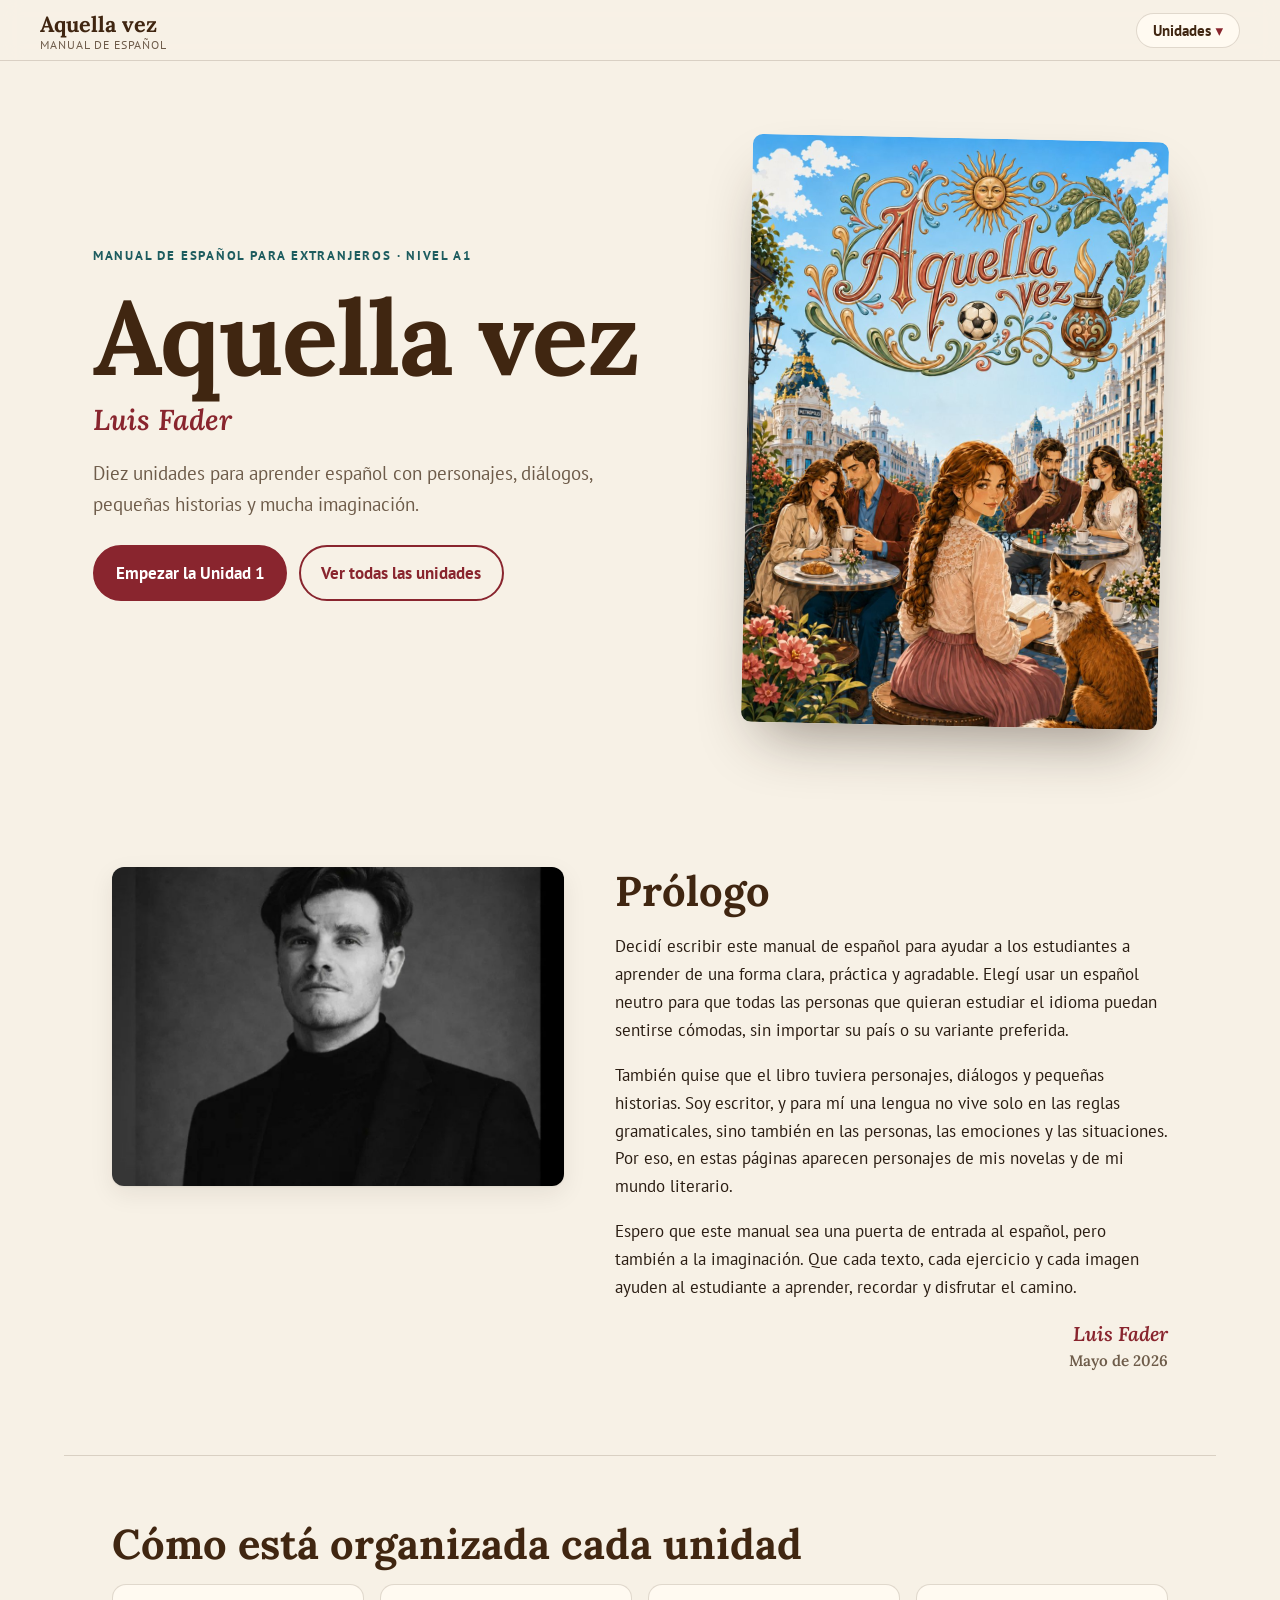
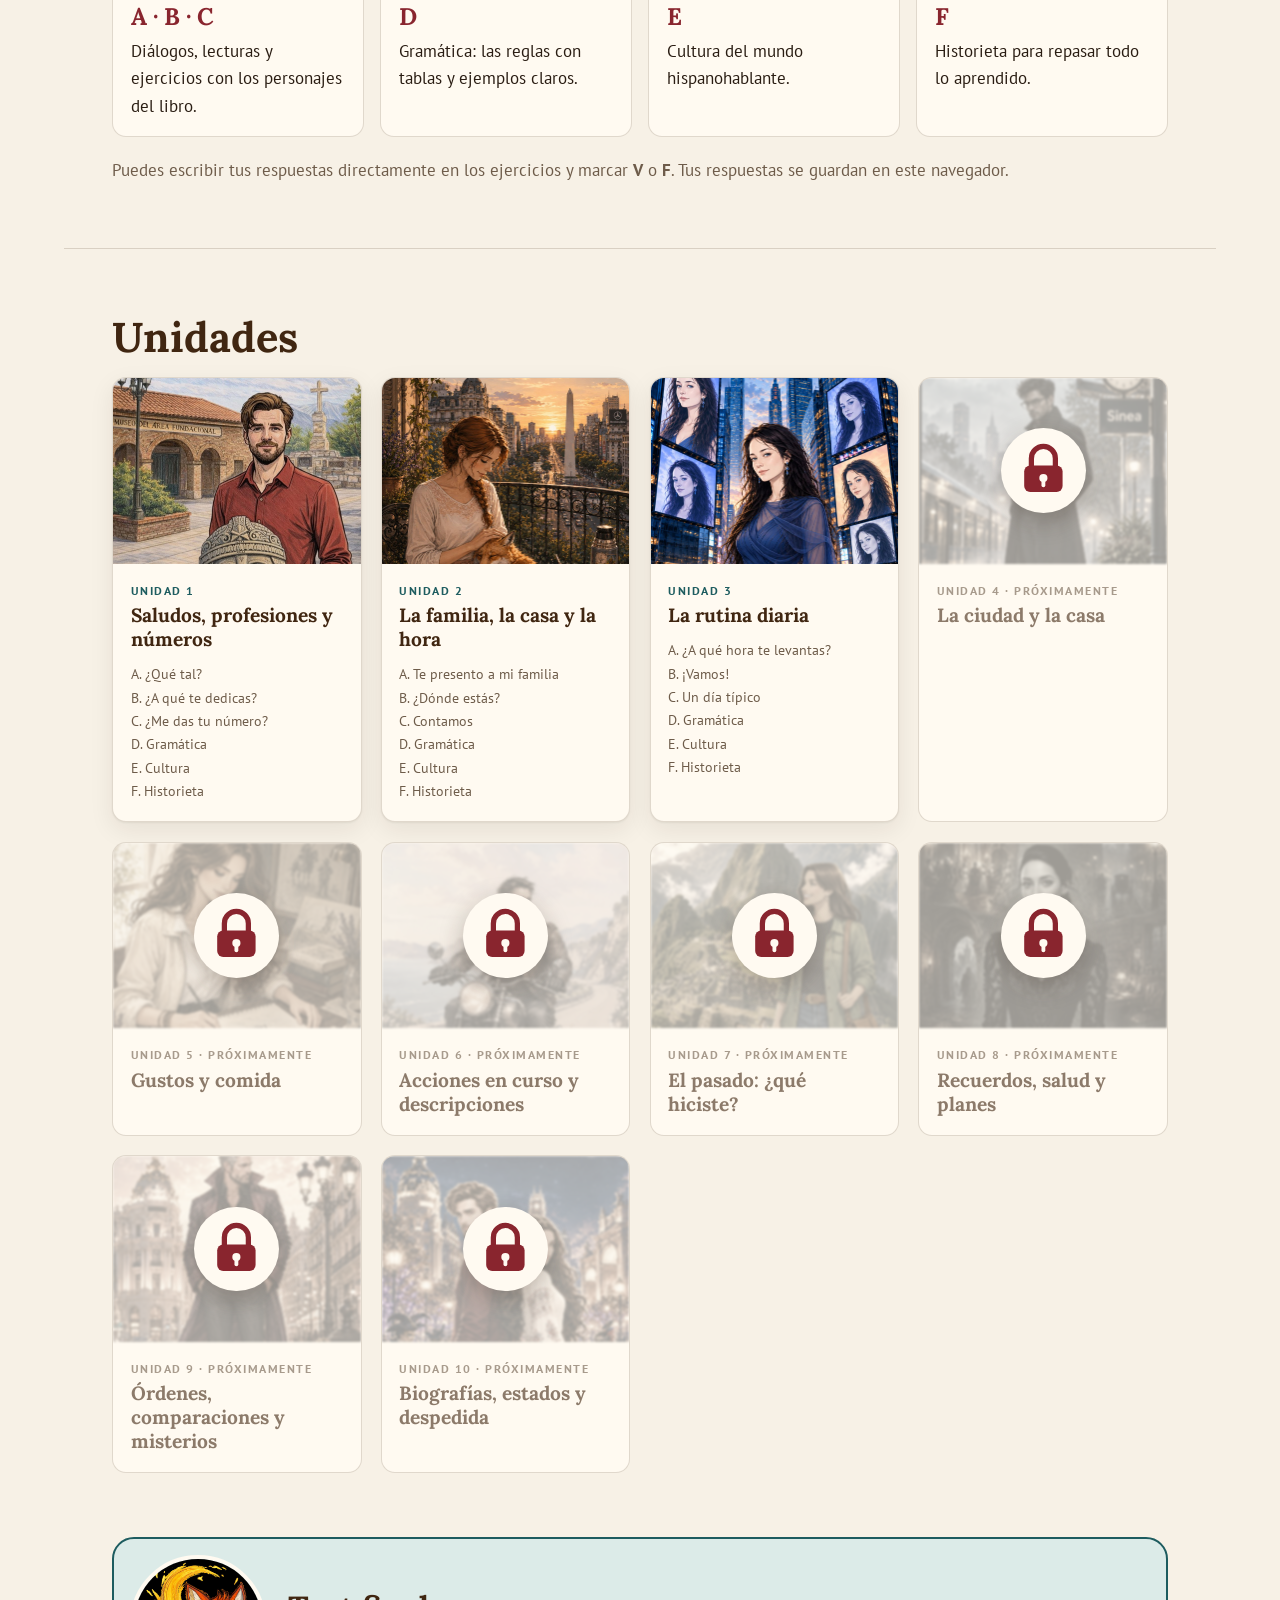
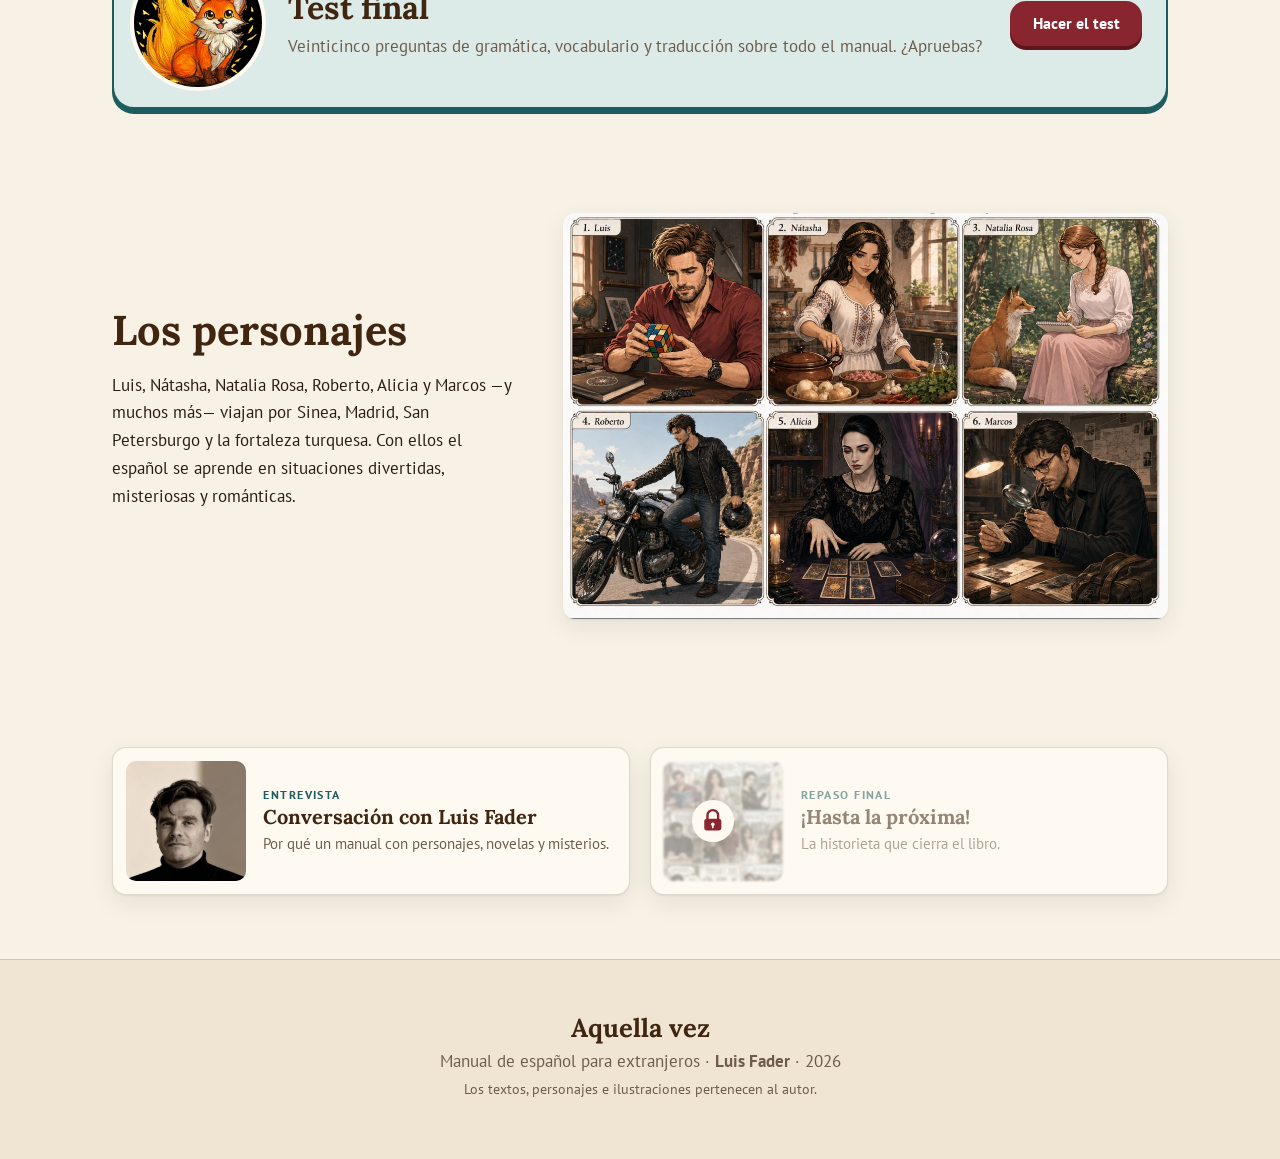
==== commit e1473fba: "Unlock unit 3 Co-Authored-By: Claude Opus 5.5 <noreply@anthropic.com> Claude-Session: https://claude" ====
--- a/index.html
+++ b/index.html
@@ -20,7 +20,7 @@
   <a class="brand" href="index.html"><span class="brand-mark">Aquella vez</span><span class="brand-sub">Manual de español</span></a>
   <button class="menu-btn" type="button" aria-expanded="false" aria-controls="menu">Unidades</button>
   <nav id="menu" class="menu" aria-label="Unidades">
-    <ol><li><a href="unidad-1.html"><b>1</b><span>Saludos, profesiones y números</span></a></li><li><a href="unidad-2.html"><b>2</b><span>La familia, la casa y la hora</span></a></li><li class="locked"><span aria-disabled="true"><b>3</b><span>La rutina diaria</span><svg class="lock-ico" viewBox="0 0 24 24" aria-hidden="true"><path d="M7 10V7a5 5 0 0 1 10 0v3" fill="none" stroke="currentColor" stroke-width="2.2" stroke-linecap="round"/><rect x="4" y="10" width="16" height="11" rx="2.5" fill="currentColor"/><circle cx="12" cy="15.2" r="1.7" fill="var(--card)"/><path d="M12 16v2.2" stroke="var(--card)" stroke-width="1.6" stroke-linecap="round"/></svg></span></li><li class="locked"><span aria-disabled="true"><b>4</b><span>La ciudad y la casa</span><svg class="lock-ico" viewBox="0 0 24 24" aria-hidden="true"><path d="M7 10V7a5 5 0 0 1 10 0v3" fill="none" stroke="currentColor" stroke-width="2.2" stroke-linecap="round"/><rect x="4" y="10" width="16" height="11" rx="2.5" fill="currentColor"/><circle cx="12" cy="15.2" r="1.7" fill="var(--card)"/><path d="M12 16v2.2" stroke="var(--card)" stroke-width="1.6" stroke-linecap="round"/></svg></span></li><li class="locked"><span aria-disabled="true"><b>5</b><span>Gustos y comida</span><svg class="lock-ico" viewBox="0 0 24 24" aria-hidden="true"><path d="M7 10V7a5 5 0 0 1 10 0v3" fill="none" stroke="currentColor" stroke-width="2.2" stroke-linecap="round"/><rect x="4" y="10" width="16" height="11" rx="2.5" fill="currentColor"/><circle cx="12" cy="15.2" r="1.7" fill="var(--card)"/><path d="M12 16v2.2" stroke="var(--card)" stroke-width="1.6" stroke-linecap="round"/></svg></span></li><li class="locked"><span aria-disabled="true"><b>6</b><span>Acciones en curso y descripciones</span><svg class="lock-ico" viewBox="0 0 24 24" aria-hidden="true"><path d="M7 10V7a5 5 0 0 1 10 0v3" fill="none" stroke="currentColor" stroke-width="2.2" stroke-linecap="round"/><rect x="4" y="10" width="16" height="11" rx="2.5" fill="currentColor"/><circle cx="12" cy="15.2" r="1.7" fill="var(--card)"/><path d="M12 16v2.2" stroke="var(--card)" stroke-width="1.6" stroke-linecap="round"/></svg></span></li><li class="locked"><span aria-disabled="true"><b>7</b><span>El pasado: ¿qué hiciste?</span><svg class="lock-ico" viewBox="0 0 24 24" aria-hidden="true"><path d="M7 10V7a5 5 0 0 1 10 0v3" fill="none" stroke="currentColor" stroke-width="2.2" stroke-linecap="round"/><rect x="4" y="10" width="16" height="11" rx="2.5" fill="currentColor"/><circle cx="12" cy="15.2" r="1.7" fill="var(--card)"/><path d="M12 16v2.2" stroke="var(--card)" stroke-width="1.6" stroke-linecap="round"/></svg></span></li><li class="locked"><span aria-disabled="true"><b>8</b><span>Recuerdos, salud y planes</span><svg class="lock-ico" viewBox="0 0 24 24" aria-hidden="true"><path d="M7 10V7a5 5 0 0 1 10 0v3" fill="none" stroke="currentColor" stroke-width="2.2" stroke-linecap="round"/><rect x="4" y="10" width="16" height="11" rx="2.5" fill="currentColor"/><circle cx="12" cy="15.2" r="1.7" fill="var(--card)"/><path d="M12 16v2.2" stroke="var(--card)" stroke-width="1.6" stroke-linecap="round"/></svg></span></li><li class="locked"><span aria-disabled="true"><b>9</b><span>Órdenes, comparaciones y misterios</span><svg class="lock-ico" viewBox="0 0 24 24" aria-hidden="true"><path d="M7 10V7a5 5 0 0 1 10 0v3" fill="none" stroke="currentColor" stroke-width="2.2" stroke-linecap="round"/><rect x="4" y="10" width="16" height="11" rx="2.5" fill="currentColor"/><circle cx="12" cy="15.2" r="1.7" fill="var(--card)"/><path d="M12 16v2.2" stroke="var(--card)" stroke-width="1.6" stroke-linecap="round"/></svg></span></li><li class="locked"><span aria-disabled="true"><b>10</b><span>Biografías, estados y despedida</span><svg class="lock-ico" viewBox="0 0 24 24" aria-hidden="true"><path d="M7 10V7a5 5 0 0 1 10 0v3" fill="none" stroke="currentColor" stroke-width="2.2" stroke-linecap="round"/><rect x="4" y="10" width="16" height="11" rx="2.5" fill="currentColor"/><circle cx="12" cy="15.2" r="1.7" fill="var(--card)"/><path d="M12 16v2.2" stroke="var(--card)" stroke-width="1.6" stroke-linecap="round"/></svg></span></li></ol>
+    <ol><li><a href="unidad-1.html"><b>1</b><span>Saludos, profesiones y números</span></a></li><li><a href="unidad-2.html"><b>2</b><span>La familia, la casa y la hora</span></a></li><li><a href="unidad-3.html"><b>3</b><span>La rutina diaria</span></a></li><li class="locked"><span aria-disabled="true"><b>4</b><span>La ciudad y la casa</span><svg class="lock-ico" viewBox="0 0 24 24" aria-hidden="true"><path d="M7 10V7a5 5 0 0 1 10 0v3" fill="none" stroke="currentColor" stroke-width="2.2" stroke-linecap="round"/><rect x="4" y="10" width="16" height="11" rx="2.5" fill="currentColor"/><circle cx="12" cy="15.2" r="1.7" fill="var(--card)"/><path d="M12 16v2.2" stroke="var(--card)" stroke-width="1.6" stroke-linecap="round"/></svg></span></li><li class="locked"><span aria-disabled="true"><b>5</b><span>Gustos y comida</span><svg class="lock-ico" viewBox="0 0 24 24" aria-hidden="true"><path d="M7 10V7a5 5 0 0 1 10 0v3" fill="none" stroke="currentColor" stroke-width="2.2" stroke-linecap="round"/><rect x="4" y="10" width="16" height="11" rx="2.5" fill="currentColor"/><circle cx="12" cy="15.2" r="1.7" fill="var(--card)"/><path d="M12 16v2.2" stroke="var(--card)" stroke-width="1.6" stroke-linecap="round"/></svg></span></li><li class="locked"><span aria-disabled="true"><b>6</b><span>Acciones en curso y descripciones</span><svg class="lock-ico" viewBox="0 0 24 24" aria-hidden="true"><path d="M7 10V7a5 5 0 0 1 10 0v3" fill="none" stroke="currentColor" stroke-width="2.2" stroke-linecap="round"/><rect x="4" y="10" width="16" height="11" rx="2.5" fill="currentColor"/><circle cx="12" cy="15.2" r="1.7" fill="var(--card)"/><path d="M12 16v2.2" stroke="var(--card)" stroke-width="1.6" stroke-linecap="round"/></svg></span></li><li class="locked"><span aria-disabled="true"><b>7</b><span>El pasado: ¿qué hiciste?</span><svg class="lock-ico" viewBox="0 0 24 24" aria-hidden="true"><path d="M7 10V7a5 5 0 0 1 10 0v3" fill="none" stroke="currentColor" stroke-width="2.2" stroke-linecap="round"/><rect x="4" y="10" width="16" height="11" rx="2.5" fill="currentColor"/><circle cx="12" cy="15.2" r="1.7" fill="var(--card)"/><path d="M12 16v2.2" stroke="var(--card)" stroke-width="1.6" stroke-linecap="round"/></svg></span></li><li class="locked"><span aria-disabled="true"><b>8</b><span>Recuerdos, salud y planes</span><svg class="lock-ico" viewBox="0 0 24 24" aria-hidden="true"><path d="M7 10V7a5 5 0 0 1 10 0v3" fill="none" stroke="currentColor" stroke-width="2.2" stroke-linecap="round"/><rect x="4" y="10" width="16" height="11" rx="2.5" fill="currentColor"/><circle cx="12" cy="15.2" r="1.7" fill="var(--card)"/><path d="M12 16v2.2" stroke="var(--card)" stroke-width="1.6" stroke-linecap="round"/></svg></span></li><li class="locked"><span aria-disabled="true"><b>9</b><span>Órdenes, comparaciones y misterios</span><svg class="lock-ico" viewBox="0 0 24 24" aria-hidden="true"><path d="M7 10V7a5 5 0 0 1 10 0v3" fill="none" stroke="currentColor" stroke-width="2.2" stroke-linecap="round"/><rect x="4" y="10" width="16" height="11" rx="2.5" fill="currentColor"/><circle cx="12" cy="15.2" r="1.7" fill="var(--card)"/><path d="M12 16v2.2" stroke="var(--card)" stroke-width="1.6" stroke-linecap="round"/></svg></span></li><li class="locked"><span aria-disabled="true"><b>10</b><span>Biografías, estados y despedida</span><svg class="lock-ico" viewBox="0 0 24 24" aria-hidden="true"><path d="M7 10V7a5 5 0 0 1 10 0v3" fill="none" stroke="currentColor" stroke-width="2.2" stroke-linecap="round"/><rect x="4" y="10" width="16" height="11" rx="2.5" fill="currentColor"/><circle cx="12" cy="15.2" r="1.7" fill="var(--card)"/><path d="M12 16v2.2" stroke="var(--card)" stroke-width="1.6" stroke-linecap="round"/></svg></span></li></ol>
     <a class="menu-extra" href="entrevista.html">Entrevista con el autor</a>
     <a class="menu-extra test" href="test-final.html">Test final</a>
   </nav>
@@ -61,7 +61,7 @@
 
 <section class="unidades" id="unidades" aria-labelledby="u-t">
   <h2 id="u-t">Unidades</h2>
-  <ol class="ucards"><li class="ucard"><a href="unidad-1.html"><img src="img/58-40.jpg" width="990" height="1400" loading="lazy" alt=""><span class="ucard-body"><span class="ucard-n">Unidad 1</span><span class="ucard-t">Saludos, profesiones y números</span><ol><li>A. ¿Qué tal?</li><li>B. ¿A qué te dedicas?</li><li>C. ¿Me das tu número?</li><li>D. Gramática</li><li>E. Cultura</li><li>F. Historieta</li></ol></span></a></li><li class="ucard"><a href="unidad-2.html"><img src="img/633-86.jpg" width="990" height="1400" loading="lazy" alt=""><span class="ucard-body"><span class="ucard-n">Unidad 2</span><span class="ucard-t">La familia, la casa y la hora</span><ol><li>A. Te presento a mi familia</li><li>B. ¿Dónde estás?</li><li>C. Contamos</li><li>D. Gramática</li><li>E. Cultura</li><li>F. Historieta</li></ol></span></a></li><li class="ucard locked"><div aria-disabled="true"><span class="ucard-img"><img src="img/2861-3.jpg" width="990" height="1400" loading="lazy" alt=""><span class="lock-badge"><svg class="lock-ico" viewBox="0 0 24 24" aria-hidden="true"><path d="M7 10V7a5 5 0 0 1 10 0v3" fill="none" stroke="currentColor" stroke-width="2.2" stroke-linecap="round"/><rect x="4" y="10" width="16" height="11" rx="2.5" fill="currentColor"/><circle cx="12" cy="15.2" r="1.7" fill="var(--card)"/><path d="M12 16v2.2" stroke="var(--card)" stroke-width="1.6" stroke-linecap="round"/></svg></span></span><span class="ucard-body"><span class="ucard-n">Unidad 3 · Próximamente</span><span class="ucard-t">La rutina diaria</span></span></div></li><li class="ucard locked"><div aria-disabled="true"><span class="ucard-img"><img src="img/2866-9.jpg" width="990" height="1400" loading="lazy" alt=""><span class="lock-badge"><svg class="lock-ico" viewBox="0 0 24 24" aria-hidden="true"><path d="M7 10V7a5 5 0 0 1 10 0v3" fill="none" stroke="currentColor" stroke-width="2.2" stroke-linecap="round"/><rect x="4" y="10" width="16" height="11" rx="2.5" fill="currentColor"/><circle cx="12" cy="15.2" r="1.7" fill="var(--card)"/><path d="M12 16v2.2" stroke="var(--card)" stroke-width="1.6" stroke-linecap="round"/></svg></span></span><span class="ucard-body"><span class="ucard-n">Unidad 4 · Próximamente</span><span class="ucard-t">La ciudad y la casa</span></span></div></li><li class="ucard locked"><div aria-disabled="true"><span class="ucard-img"><img src="img/2909-5.jpg" width="990" height="1400" loading="lazy" alt=""><span class="lock-badge"><svg class="lock-ico" viewBox="0 0 24 24" aria-hidden="true"><path d="M7 10V7a5 5 0 0 1 10 0v3" fill="none" stroke="currentColor" stroke-width="2.2" stroke-linecap="round"/><rect x="4" y="10" width="16" height="11" rx="2.5" fill="currentColor"/><circle cx="12" cy="15.2" r="1.7" fill="var(--card)"/><path d="M12 16v2.2" stroke="var(--card)" stroke-width="1.6" stroke-linecap="round"/></svg></span></span><span class="ucard-body"><span class="ucard-n">Unidad 5 · Próximamente</span><span class="ucard-t">Gustos y comida</span></span></div></li><li class="ucard locked"><div aria-disabled="true"><span class="ucard-img"><img src="img/639-150.jpg" width="990" height="1400" loading="lazy" alt=""><span class="lock-badge"><svg class="lock-ico" viewBox="0 0 24 24" aria-hidden="true"><path d="M7 10V7a5 5 0 0 1 10 0v3" fill="none" stroke="currentColor" stroke-width="2.2" stroke-linecap="round"/><rect x="4" y="10" width="16" height="11" rx="2.5" fill="currentColor"/><circle cx="12" cy="15.2" r="1.7" fill="var(--card)"/><path d="M12 16v2.2" stroke="var(--card)" stroke-width="1.6" stroke-linecap="round"/></svg></span></span><span class="ucard-body"><span class="ucard-n">Unidad 6 · Próximamente</span><span class="ucard-t">Acciones en curso y descripciones</span></span></div></li><li class="ucard locked"><div aria-disabled="true"><span class="ucard-img"><img src="img/639-404.jpg" width="991" height="1400" loading="lazy" alt=""><span class="lock-badge"><svg class="lock-ico" viewBox="0 0 24 24" aria-hidden="true"><path d="M7 10V7a5 5 0 0 1 10 0v3" fill="none" stroke="currentColor" stroke-width="2.2" stroke-linecap="round"/><rect x="4" y="10" width="16" height="11" rx="2.5" fill="currentColor"/><circle cx="12" cy="15.2" r="1.7" fill="var(--card)"/><path d="M12 16v2.2" stroke="var(--card)" stroke-width="1.6" stroke-linecap="round"/></svg></span></span><span class="ucard-body"><span class="ucard-n">Unidad 7 · Próximamente</span><span class="ucard-t">El pasado: ¿qué hiciste?</span></span></div></li><li class="ucard locked"><div aria-disabled="true"><span class="ucard-img"><img src="img/639-412.jpg" width="990" height="1400" loading="lazy" alt=""><span class="lock-badge"><svg class="lock-ico" viewBox="0 0 24 24" aria-hidden="true"><path d="M7 10V7a5 5 0 0 1 10 0v3" fill="none" stroke="currentColor" stroke-width="2.2" stroke-linecap="round"/><rect x="4" y="10" width="16" height="11" rx="2.5" fill="currentColor"/><circle cx="12" cy="15.2" r="1.7" fill="var(--card)"/><path d="M12 16v2.2" stroke="var(--card)" stroke-width="1.6" stroke-linecap="round"/></svg></span></span><span class="ucard-body"><span class="ucard-n">Unidad 8 · Próximamente</span><span class="ucard-t">Recuerdos, salud y planes</span></span></div></li><li class="ucard locked"><div aria-disabled="true"><span class="ucard-img"><img src="img/639-655.jpg" width="991" height="1400" loading="lazy" alt=""><span class="lock-badge"><svg class="lock-ico" viewBox="0 0 24 24" aria-hidden="true"><path d="M7 10V7a5 5 0 0 1 10 0v3" fill="none" stroke="currentColor" stroke-width="2.2" stroke-linecap="round"/><rect x="4" y="10" width="16" height="11" rx="2.5" fill="currentColor"/><circle cx="12" cy="15.2" r="1.7" fill="var(--card)"/><path d="M12 16v2.2" stroke="var(--card)" stroke-width="1.6" stroke-linecap="round"/></svg></span></span><span class="ucard-body"><span class="ucard-n">Unidad 9 · Próximamente</span><span class="ucard-t">Órdenes, comparaciones y misterios</span></span></div></li><li class="ucard locked"><div aria-disabled="true"><span class="ucard-img"><img src="img/639-663.jpg" width="990" height="1400" loading="lazy" alt=""><span class="lock-badge"><svg class="lock-ico" viewBox="0 0 24 24" aria-hidden="true"><path d="M7 10V7a5 5 0 0 1 10 0v3" fill="none" stroke="currentColor" stroke-width="2.2" stroke-linecap="round"/><rect x="4" y="10" width="16" height="11" rx="2.5" fill="currentColor"/><circle cx="12" cy="15.2" r="1.7" fill="var(--card)"/><path d="M12 16v2.2" stroke="var(--card)" stroke-width="1.6" stroke-linecap="round"/></svg></span></span><span class="ucard-body"><span class="ucard-n">Unidad 10 · Próximamente</span><span class="ucard-t">Biografías, estados y despedida</span></span></div></li></ol>
+  <ol class="ucards"><li class="ucard"><a href="unidad-1.html"><img src="img/58-40.jpg" width="990" height="1400" loading="lazy" alt=""><span class="ucard-body"><span class="ucard-n">Unidad 1</span><span class="ucard-t">Saludos, profesiones y números</span><ol><li>A. ¿Qué tal?</li><li>B. ¿A qué te dedicas?</li><li>C. ¿Me das tu número?</li><li>D. Gramática</li><li>E. Cultura</li><li>F. Historieta</li></ol></span></a></li><li class="ucard"><a href="unidad-2.html"><img src="img/633-86.jpg" width="990" height="1400" loading="lazy" alt=""><span class="ucard-body"><span class="ucard-n">Unidad 2</span><span class="ucard-t">La familia, la casa y la hora</span><ol><li>A. Te presento a mi familia</li><li>B. ¿Dónde estás?</li><li>C. Contamos</li><li>D. Gramática</li><li>E. Cultura</li><li>F. Historieta</li></ol></span></a></li><li class="ucard"><a href="unidad-3.html"><img src="img/2861-3.jpg" width="990" height="1400" loading="lazy" alt=""><span class="ucard-body"><span class="ucard-n">Unidad 3</span><span class="ucard-t">La rutina diaria</span><ol><li>A. ¿A qué hora te levantas?</li><li>B. ¡Vamos!</li><li>C. Un día típico</li><li>D. Gramática</li><li>E. Cultura</li><li>F. Historieta</li></ol></span></a></li><li class="ucard locked"><div aria-disabled="true"><span class="ucard-img"><img src="img/2866-9.jpg" width="990" height="1400" loading="lazy" alt=""><span class="lock-badge"><svg class="lock-ico" viewBox="0 0 24 24" aria-hidden="true"><path d="M7 10V7a5 5 0 0 1 10 0v3" fill="none" stroke="currentColor" stroke-width="2.2" stroke-linecap="round"/><rect x="4" y="10" width="16" height="11" rx="2.5" fill="currentColor"/><circle cx="12" cy="15.2" r="1.7" fill="var(--card)"/><path d="M12 16v2.2" stroke="var(--card)" stroke-width="1.6" stroke-linecap="round"/></svg></span></span><span class="ucard-body"><span class="ucard-n">Unidad 4 · Próximamente</span><span class="ucard-t">La ciudad y la casa</span></span></div></li><li class="ucard locked"><div aria-disabled="true"><span class="ucard-img"><img src="img/2909-5.jpg" width="990" height="1400" loading="lazy" alt=""><span class="lock-badge"><svg class="lock-ico" viewBox="0 0 24 24" aria-hidden="true"><path d="M7 10V7a5 5 0 0 1 10 0v3" fill="none" stroke="currentColor" stroke-width="2.2" stroke-linecap="round"/><rect x="4" y="10" width="16" height="11" rx="2.5" fill="currentColor"/><circle cx="12" cy="15.2" r="1.7" fill="var(--card)"/><path d="M12 16v2.2" stroke="var(--card)" stroke-width="1.6" stroke-linecap="round"/></svg></span></span><span class="ucard-body"><span class="ucard-n">Unidad 5 · Próximamente</span><span class="ucard-t">Gustos y comida</span></span></div></li><li class="ucard locked"><div aria-disabled="true"><span class="ucard-img"><img src="img/639-150.jpg" width="990" height="1400" loading="lazy" alt=""><span class="lock-badge"><svg class="lock-ico" viewBox="0 0 24 24" aria-hidden="true"><path d="M7 10V7a5 5 0 0 1 10 0v3" fill="none" stroke="currentColor" stroke-width="2.2" stroke-linecap="round"/><rect x="4" y="10" width="16" height="11" rx="2.5" fill="currentColor"/><circle cx="12" cy="15.2" r="1.7" fill="var(--card)"/><path d="M12 16v2.2" stroke="var(--card)" stroke-width="1.6" stroke-linecap="round"/></svg></span></span><span class="ucard-body"><span class="ucard-n">Unidad 6 · Próximamente</span><span class="ucard-t">Acciones en curso y descripciones</span></span></div></li><li class="ucard locked"><div aria-disabled="true"><span class="ucard-img"><img src="img/639-404.jpg" width="991" height="1400" loading="lazy" alt=""><span class="lock-badge"><svg class="lock-ico" viewBox="0 0 24 24" aria-hidden="true"><path d="M7 10V7a5 5 0 0 1 10 0v3" fill="none" stroke="currentColor" stroke-width="2.2" stroke-linecap="round"/><rect x="4" y="10" width="16" height="11" rx="2.5" fill="currentColor"/><circle cx="12" cy="15.2" r="1.7" fill="var(--card)"/><path d="M12 16v2.2" stroke="var(--card)" stroke-width="1.6" stroke-linecap="round"/></svg></span></span><span class="ucard-body"><span class="ucard-n">Unidad 7 · Próximamente</span><span class="ucard-t">El pasado: ¿qué hiciste?</span></span></div></li><li class="ucard locked"><div aria-disabled="true"><span class="ucard-img"><img src="img/639-412.jpg" width="990" height="1400" loading="lazy" alt=""><span class="lock-badge"><svg class="lock-ico" viewBox="0 0 24 24" aria-hidden="true"><path d="M7 10V7a5 5 0 0 1 10 0v3" fill="none" stroke="currentColor" stroke-width="2.2" stroke-linecap="round"/><rect x="4" y="10" width="16" height="11" rx="2.5" fill="currentColor"/><circle cx="12" cy="15.2" r="1.7" fill="var(--card)"/><path d="M12 16v2.2" stroke="var(--card)" stroke-width="1.6" stroke-linecap="round"/></svg></span></span><span class="ucard-body"><span class="ucard-n">Unidad 8 · Próximamente</span><span class="ucard-t">Recuerdos, salud y planes</span></span></div></li><li class="ucard locked"><div aria-disabled="true"><span class="ucard-img"><img src="img/639-655.jpg" width="991" height="1400" loading="lazy" alt=""><span class="lock-badge"><svg class="lock-ico" viewBox="0 0 24 24" aria-hidden="true"><path d="M7 10V7a5 5 0 0 1 10 0v3" fill="none" stroke="currentColor" stroke-width="2.2" stroke-linecap="round"/><rect x="4" y="10" width="16" height="11" rx="2.5" fill="currentColor"/><circle cx="12" cy="15.2" r="1.7" fill="var(--card)"/><path d="M12 16v2.2" stroke="var(--card)" stroke-width="1.6" stroke-linecap="round"/></svg></span></span><span class="ucard-body"><span class="ucard-n">Unidad 9 · Próximamente</span><span class="ucard-t">Órdenes, comparaciones y misterios</span></span></div></li><li class="ucard locked"><div aria-disabled="true"><span class="ucard-img"><img src="img/639-663.jpg" width="990" height="1400" loading="lazy" alt=""><span class="lock-badge"><svg class="lock-ico" viewBox="0 0 24 24" aria-hidden="true"><path d="M7 10V7a5 5 0 0 1 10 0v3" fill="none" stroke="currentColor" stroke-width="2.2" stroke-linecap="round"/><rect x="4" y="10" width="16" height="11" rx="2.5" fill="currentColor"/><circle cx="12" cy="15.2" r="1.7" fill="var(--card)"/><path d="M12 16v2.2" stroke="var(--card)" stroke-width="1.6" stroke-linecap="round"/></svg></span></span><span class="ucard-body"><span class="ucard-n">Unidad 10 · Próximamente</span><span class="ucard-t">Biografías, estados y despedida</span></span></div></li></ol>
 </section>
 
 <section class="test-banner" aria-label="Test final">
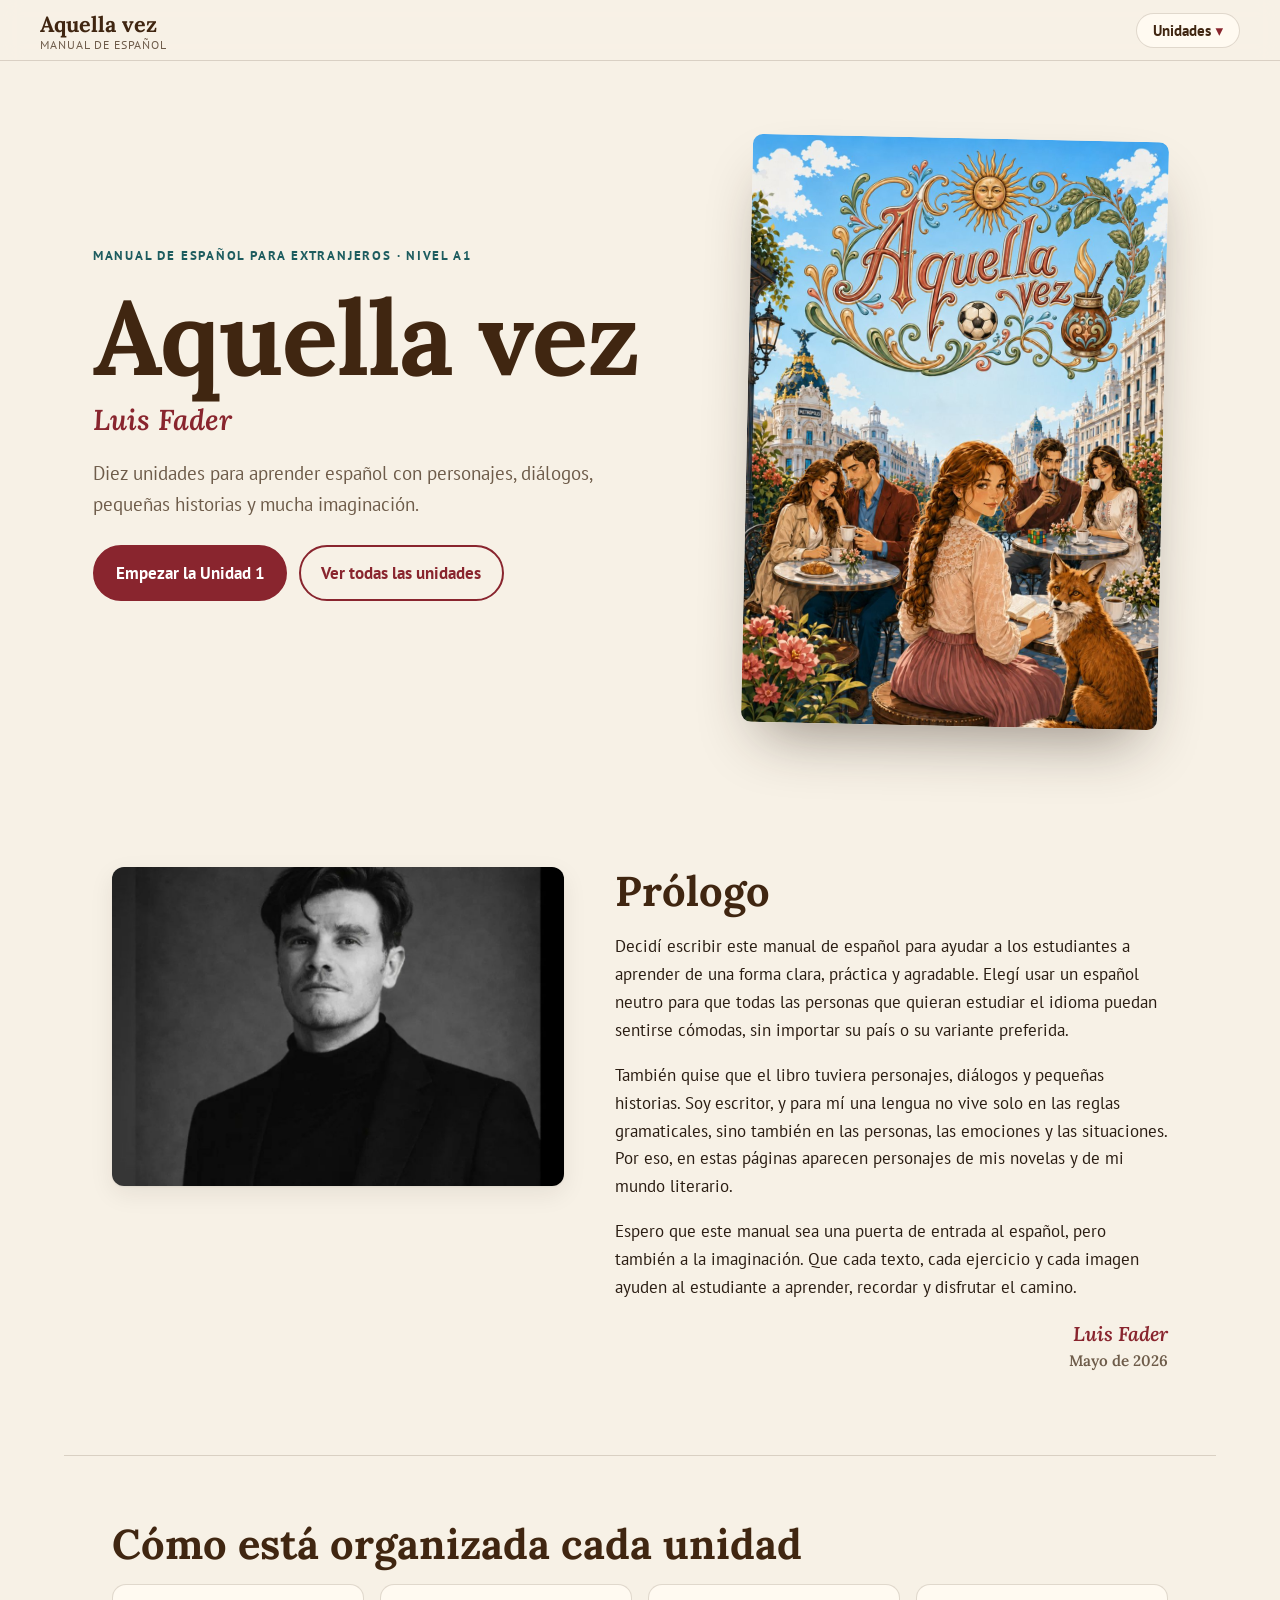
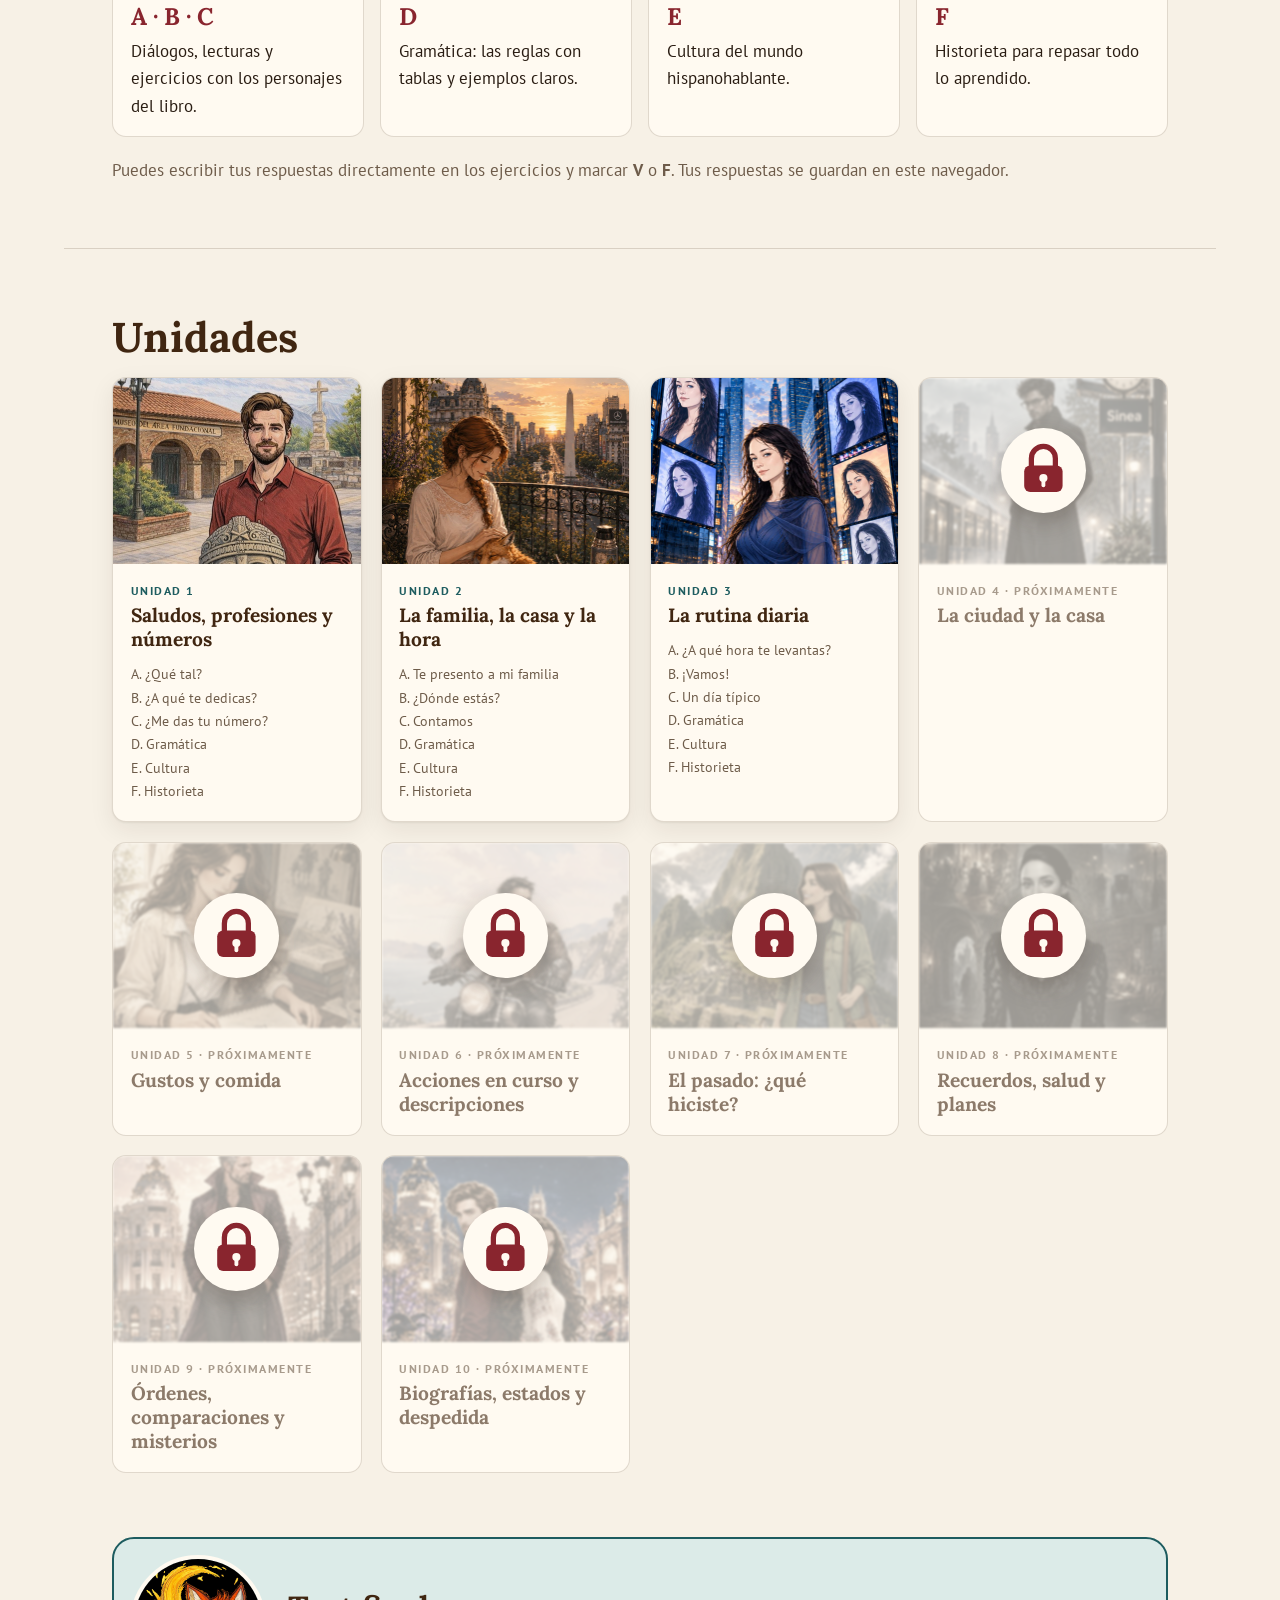
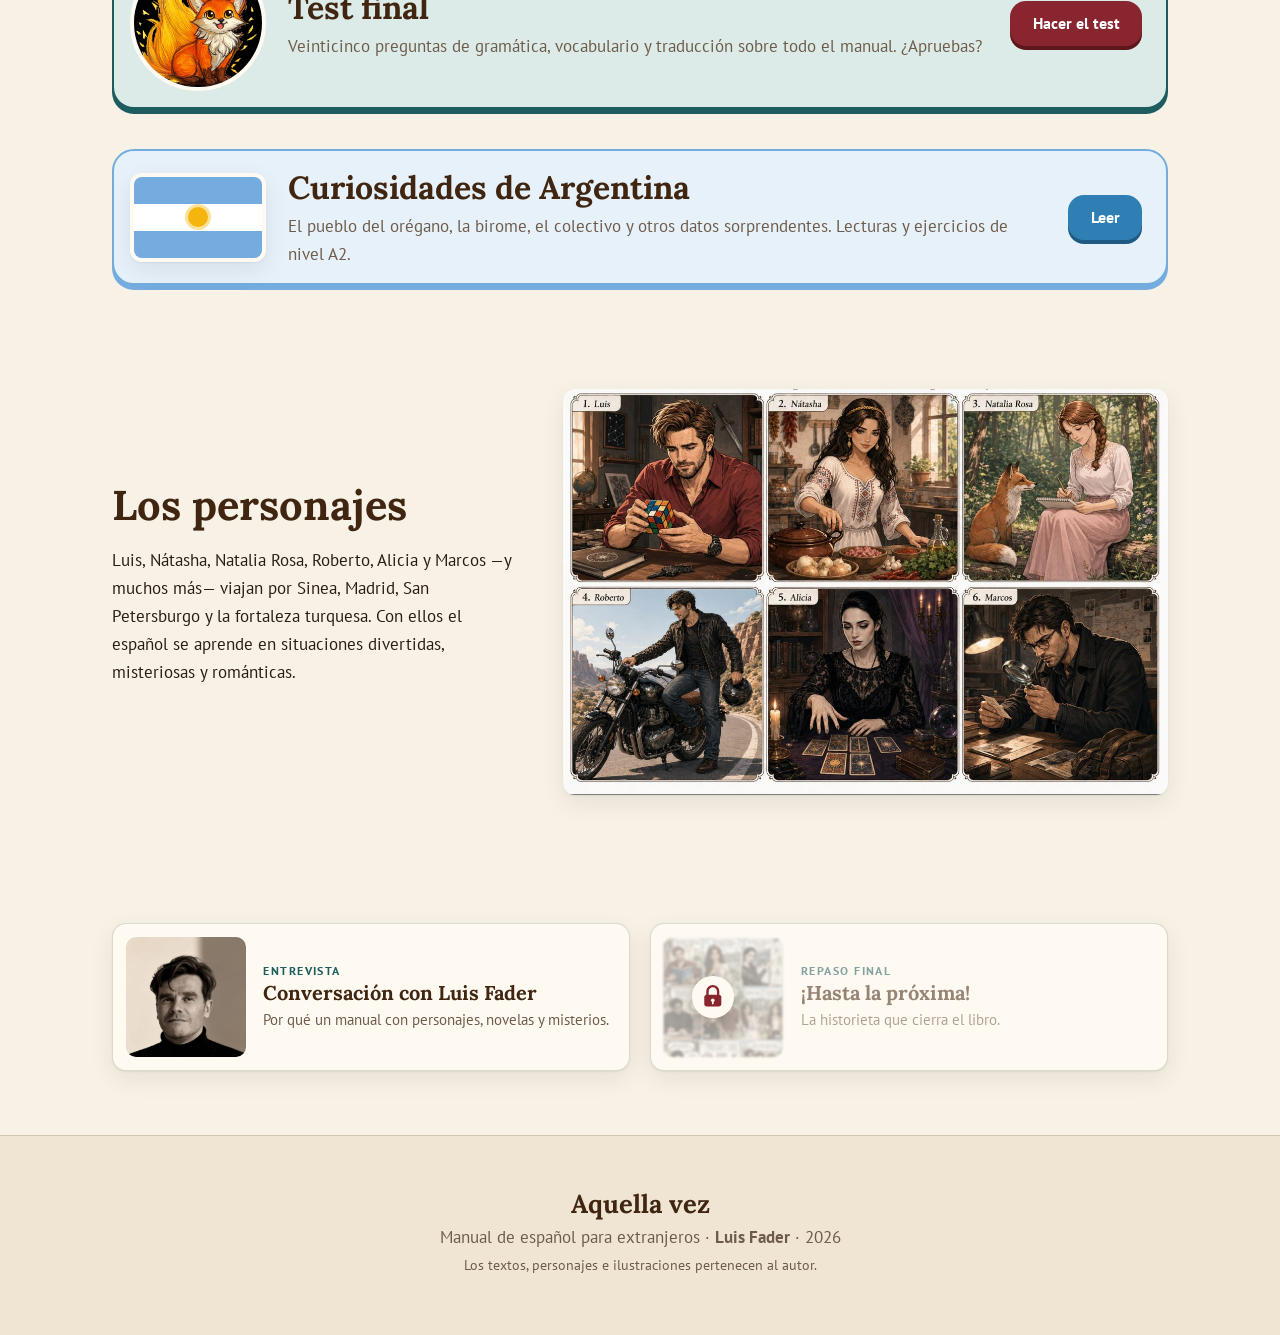
==== commit 3b0ab73a: "Nueva sección: Curiosidades de Argentina (nivel A2) Página curiosidades.html generada desde content/" ====
--- a/index.html
+++ b/index.html
@@ -9,7 +9,7 @@
 <link rel="preconnect" href="https://fonts.googleapis.com">
 <link rel="preconnect" href="https://fonts.gstatic.com" crossorigin>
 <link href="https://fonts.googleapis.com/css2?family=Lora:ital,wght@0,500;0,600;0,700;1,500&family=PT+Sans:ital,wght@0,400;0,700;1,400&display=swap" rel="stylesheet">
-<link rel="stylesheet" href="assets/style.css?v=bbbe7bb4">
+<link rel="stylesheet" href="assets/style.css?v=b91c34b9">
 <meta property="og:title" content="Aquella vez · Manual de español para extranjeros">
 <meta property="og:description" content="Aquella vez, manual de español para extranjeros de Luis Fader: diez unidades con diálogos, gramática, cultura e historietas.">
 <meta property="og:image" content="img/651-12.jpg">
@@ -22,6 +22,7 @@
   <nav id="menu" class="menu" aria-label="Unidades">
     <ol><li><a href="unidad-1.html"><b>1</b><span>Saludos, profesiones y números</span></a></li><li><a href="unidad-2.html"><b>2</b><span>La familia, la casa y la hora</span></a></li><li><a href="unidad-3.html"><b>3</b><span>La rutina diaria</span></a></li><li class="locked"><span aria-disabled="true"><b>4</b><span>La ciudad y la casa</span><svg class="lock-ico" viewBox="0 0 24 24" aria-hidden="true"><path d="M7 10V7a5 5 0 0 1 10 0v3" fill="none" stroke="currentColor" stroke-width="2.2" stroke-linecap="round"/><rect x="4" y="10" width="16" height="11" rx="2.5" fill="currentColor"/><circle cx="12" cy="15.2" r="1.7" fill="var(--card)"/><path d="M12 16v2.2" stroke="var(--card)" stroke-width="1.6" stroke-linecap="round"/></svg></span></li><li class="locked"><span aria-disabled="true"><b>5</b><span>Gustos y comida</span><svg class="lock-ico" viewBox="0 0 24 24" aria-hidden="true"><path d="M7 10V7a5 5 0 0 1 10 0v3" fill="none" stroke="currentColor" stroke-width="2.2" stroke-linecap="round"/><rect x="4" y="10" width="16" height="11" rx="2.5" fill="currentColor"/><circle cx="12" cy="15.2" r="1.7" fill="var(--card)"/><path d="M12 16v2.2" stroke="var(--card)" stroke-width="1.6" stroke-linecap="round"/></svg></span></li><li class="locked"><span aria-disabled="true"><b>6</b><span>Acciones en curso y descripciones</span><svg class="lock-ico" viewBox="0 0 24 24" aria-hidden="true"><path d="M7 10V7a5 5 0 0 1 10 0v3" fill="none" stroke="currentColor" stroke-width="2.2" stroke-linecap="round"/><rect x="4" y="10" width="16" height="11" rx="2.5" fill="currentColor"/><circle cx="12" cy="15.2" r="1.7" fill="var(--card)"/><path d="M12 16v2.2" stroke="var(--card)" stroke-width="1.6" stroke-linecap="round"/></svg></span></li><li class="locked"><span aria-disabled="true"><b>7</b><span>El pasado: ¿qué hiciste?</span><svg class="lock-ico" viewBox="0 0 24 24" aria-hidden="true"><path d="M7 10V7a5 5 0 0 1 10 0v3" fill="none" stroke="currentColor" stroke-width="2.2" stroke-linecap="round"/><rect x="4" y="10" width="16" height="11" rx="2.5" fill="currentColor"/><circle cx="12" cy="15.2" r="1.7" fill="var(--card)"/><path d="M12 16v2.2" stroke="var(--card)" stroke-width="1.6" stroke-linecap="round"/></svg></span></li><li class="locked"><span aria-disabled="true"><b>8</b><span>Recuerdos, salud y planes</span><svg class="lock-ico" viewBox="0 0 24 24" aria-hidden="true"><path d="M7 10V7a5 5 0 0 1 10 0v3" fill="none" stroke="currentColor" stroke-width="2.2" stroke-linecap="round"/><rect x="4" y="10" width="16" height="11" rx="2.5" fill="currentColor"/><circle cx="12" cy="15.2" r="1.7" fill="var(--card)"/><path d="M12 16v2.2" stroke="var(--card)" stroke-width="1.6" stroke-linecap="round"/></svg></span></li><li class="locked"><span aria-disabled="true"><b>9</b><span>Órdenes, comparaciones y misterios</span><svg class="lock-ico" viewBox="0 0 24 24" aria-hidden="true"><path d="M7 10V7a5 5 0 0 1 10 0v3" fill="none" stroke="currentColor" stroke-width="2.2" stroke-linecap="round"/><rect x="4" y="10" width="16" height="11" rx="2.5" fill="currentColor"/><circle cx="12" cy="15.2" r="1.7" fill="var(--card)"/><path d="M12 16v2.2" stroke="var(--card)" stroke-width="1.6" stroke-linecap="round"/></svg></span></li><li class="locked"><span aria-disabled="true"><b>10</b><span>Biografías, estados y despedida</span><svg class="lock-ico" viewBox="0 0 24 24" aria-hidden="true"><path d="M7 10V7a5 5 0 0 1 10 0v3" fill="none" stroke="currentColor" stroke-width="2.2" stroke-linecap="round"/><rect x="4" y="10" width="16" height="11" rx="2.5" fill="currentColor"/><circle cx="12" cy="15.2" r="1.7" fill="var(--card)"/><path d="M12 16v2.2" stroke="var(--card)" stroke-width="1.6" stroke-linecap="round"/></svg></span></li></ol>
     <a class="menu-extra" href="entrevista.html">Entrevista con el autor</a>
+    <a class="menu-extra curio" href="curiosidades.html">Curiosidades de Argentina</a>
     <a class="menu-extra test" href="test-final.html">Test final</a>
   </nav>
 </header>
@@ -72,6 +73,14 @@
   </a>
 </section>
 
+<section class="curio-banner" aria-label="Curiosidades de Argentina">
+  <a href="curiosidades.html">
+    <span class="curio-flag" aria-hidden="true"><i></i><i><b></b></i><i></i></span>
+    <span><b>Curiosidades de Argentina</b><span>El pueblo del orégano, la birome, el colectivo y otros datos sorprendentes. Lecturas y ejercicios de nivel A2.</span></span>
+    <span class="qbtn">Leer</span>
+  </a>
+</section>
+
 <section class="personajes" aria-labelledby="p-t">
   <div>
     <h2 id="p-t">Los personajes</h2>
--- a/assets/style.css
+++ b/assets/style.css
@@ -407,3 +407,31 @@
   border-radius: var(--radius); padding: .8rem 1rem; margin: 1.2rem 0;
 }
 .locked-msg .lock-ico { width: 1.4rem; height: 1.4rem; flex: none; color: var(--wine); }
+
+/* ---------- curiosidades de Argentina */
+.menu-extra.curio { border-top: 0; margin-top: 0; padding-top: .55rem; color: #2f7fb5; }
+.curio-flag { display: grid; grid-template-rows: 1fr 1fr 1fr; width: 8.5rem; height: 5.6rem; border-radius: 12px; overflow: hidden; border: 4px solid var(--card); box-shadow: var(--shadow); }
+.curio-flag i { display: grid; place-items: center; background: #74acdf; }
+.curio-flag i:nth-child(2) { background: #fff; }
+.curio-flag b { width: 1.25rem; height: 1.25rem; border-radius: 50%; background: #f6b40e; box-shadow: 0 0 0 3px #fbe29a; }
+.curio-flag.big { justify-self: center; width: min(20rem, 80vw); height: auto; aspect-ratio: 3 / 2; border-width: 8px; border-radius: 18px; transform: rotate(2deg); }
+.curio-flag.big b { width: 3rem; height: 3rem; box-shadow: 0 0 0 7px #fbe29a; }
+.curio-banner { max-width: 72rem; margin: 0 auto; padding: 0 clamp(1rem, 5vw, 3rem) clamp(1.5rem, 4vw, 2.5rem); }
+.curio-banner a {
+  display: grid; grid-template-columns: 8.5rem 1fr auto; gap: 1.4rem; align-items: center; text-decoration: none; color: var(--ink);
+  background: #e6f1fa; border: 2px solid #74acdf; border-radius: 22px; padding: 1rem 1.5rem 1rem 1rem; box-shadow: 0 5px 0 #74acdf;
+  transition: transform .08s ease, box-shadow .08s ease;
+}
+.curio-banner a:active { transform: translateY(3px); box-shadow: 0 2px 0 #74acdf; }
+.curio-banner b { display: block; font: 700 clamp(1.5rem, 3.5vw, 2rem) var(--serif); color: var(--brown); margin-bottom: .2rem; }
+.curio-banner .curio-flag b { display: block; margin: 0; }
+.curio-banner span span { color: var(--muted); }
+.curio-banner .qbtn { font: 700 1rem var(--sans); background: #2f7fb5; color: #fff; border-radius: 16px; padding: .8rem 1.4rem; box-shadow: 0 4px 0 #1f5a82; white-space: nowrap; }
+:root[data-theme="dark"] .curio-banner a { background: #182632; }
+@media (prefers-color-scheme: dark) { :root:not([data-theme="light"]) .curio-banner a { background: #182632; } }
+@media (max-width: 560px) {
+  .curio-banner a { grid-template-columns: 5rem 1fr; padding-right: 1rem; }
+  .curio-banner .curio-flag { width: 5rem; height: 3.4rem; }
+  .curio-banner .qbtn { display: none; }
+}
+@media (max-width: 860px) { .curio-flag.big { order: -1; width: 12rem; } }
